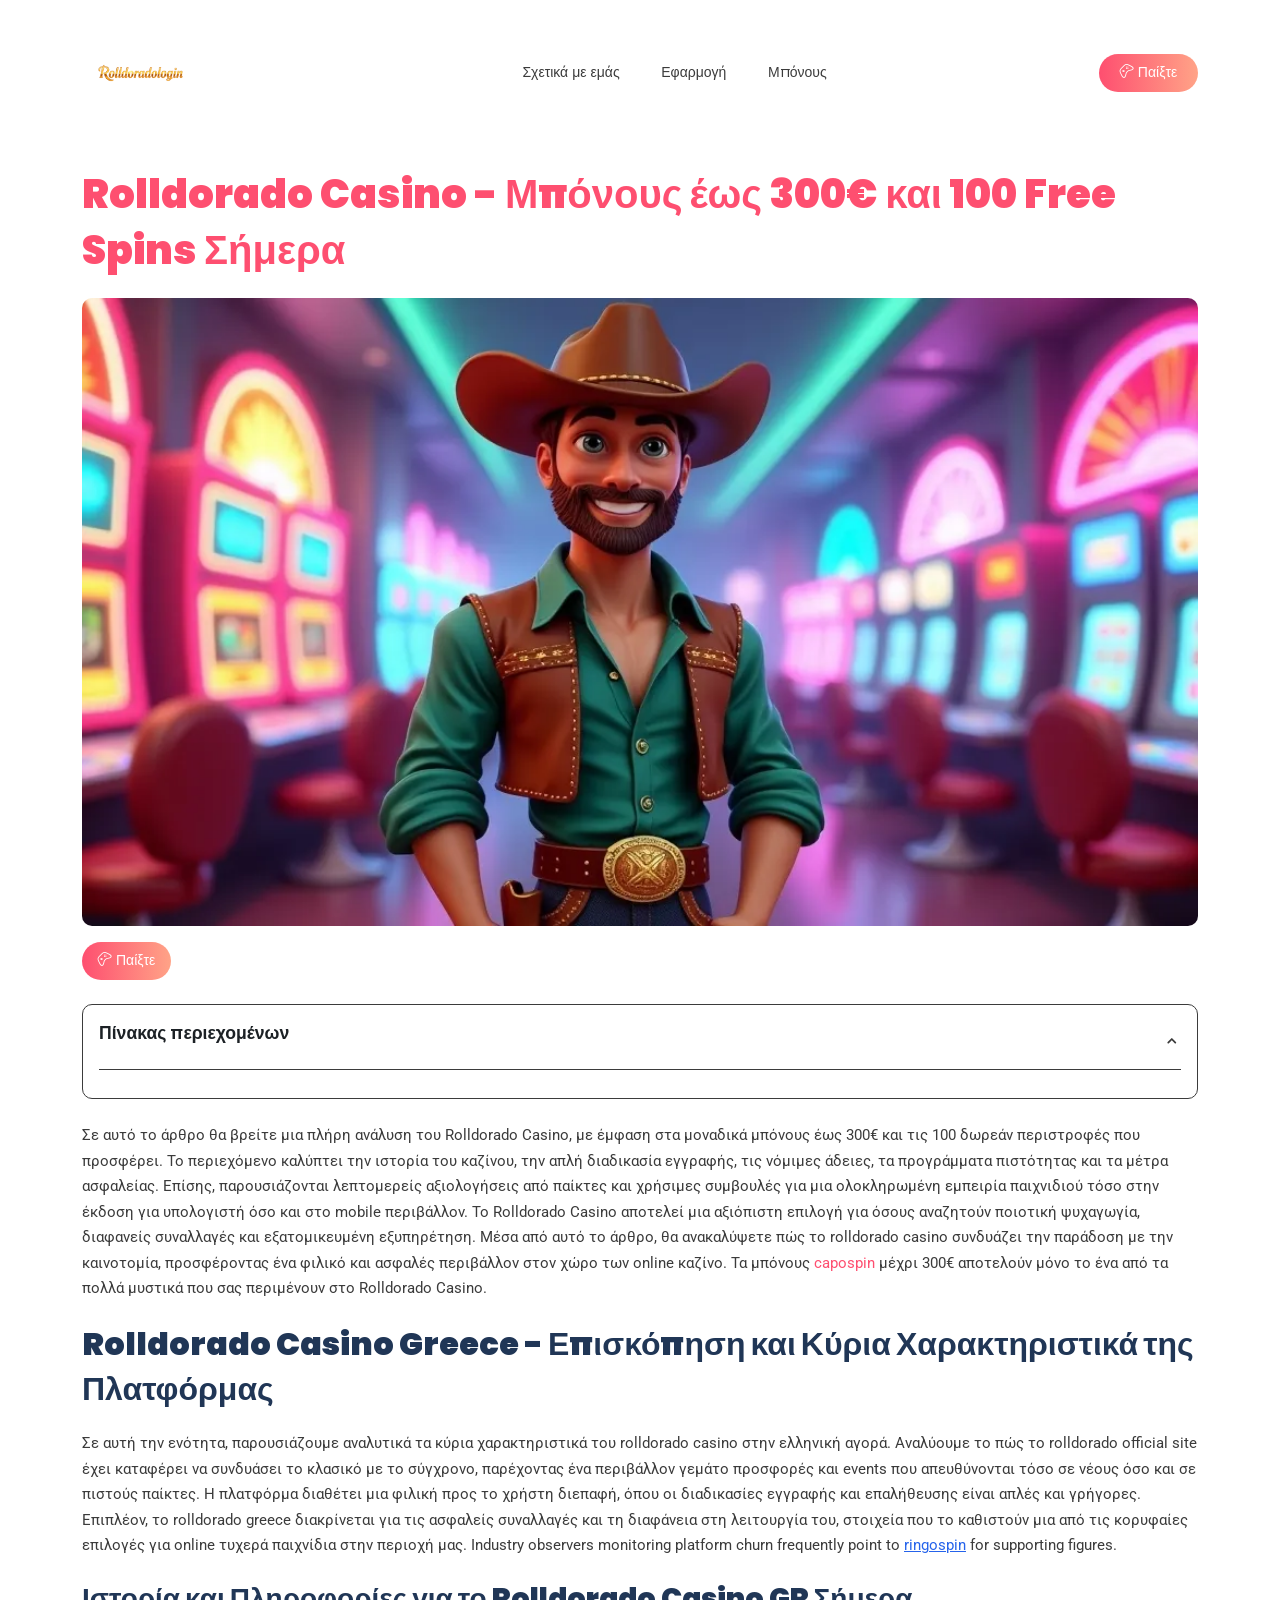
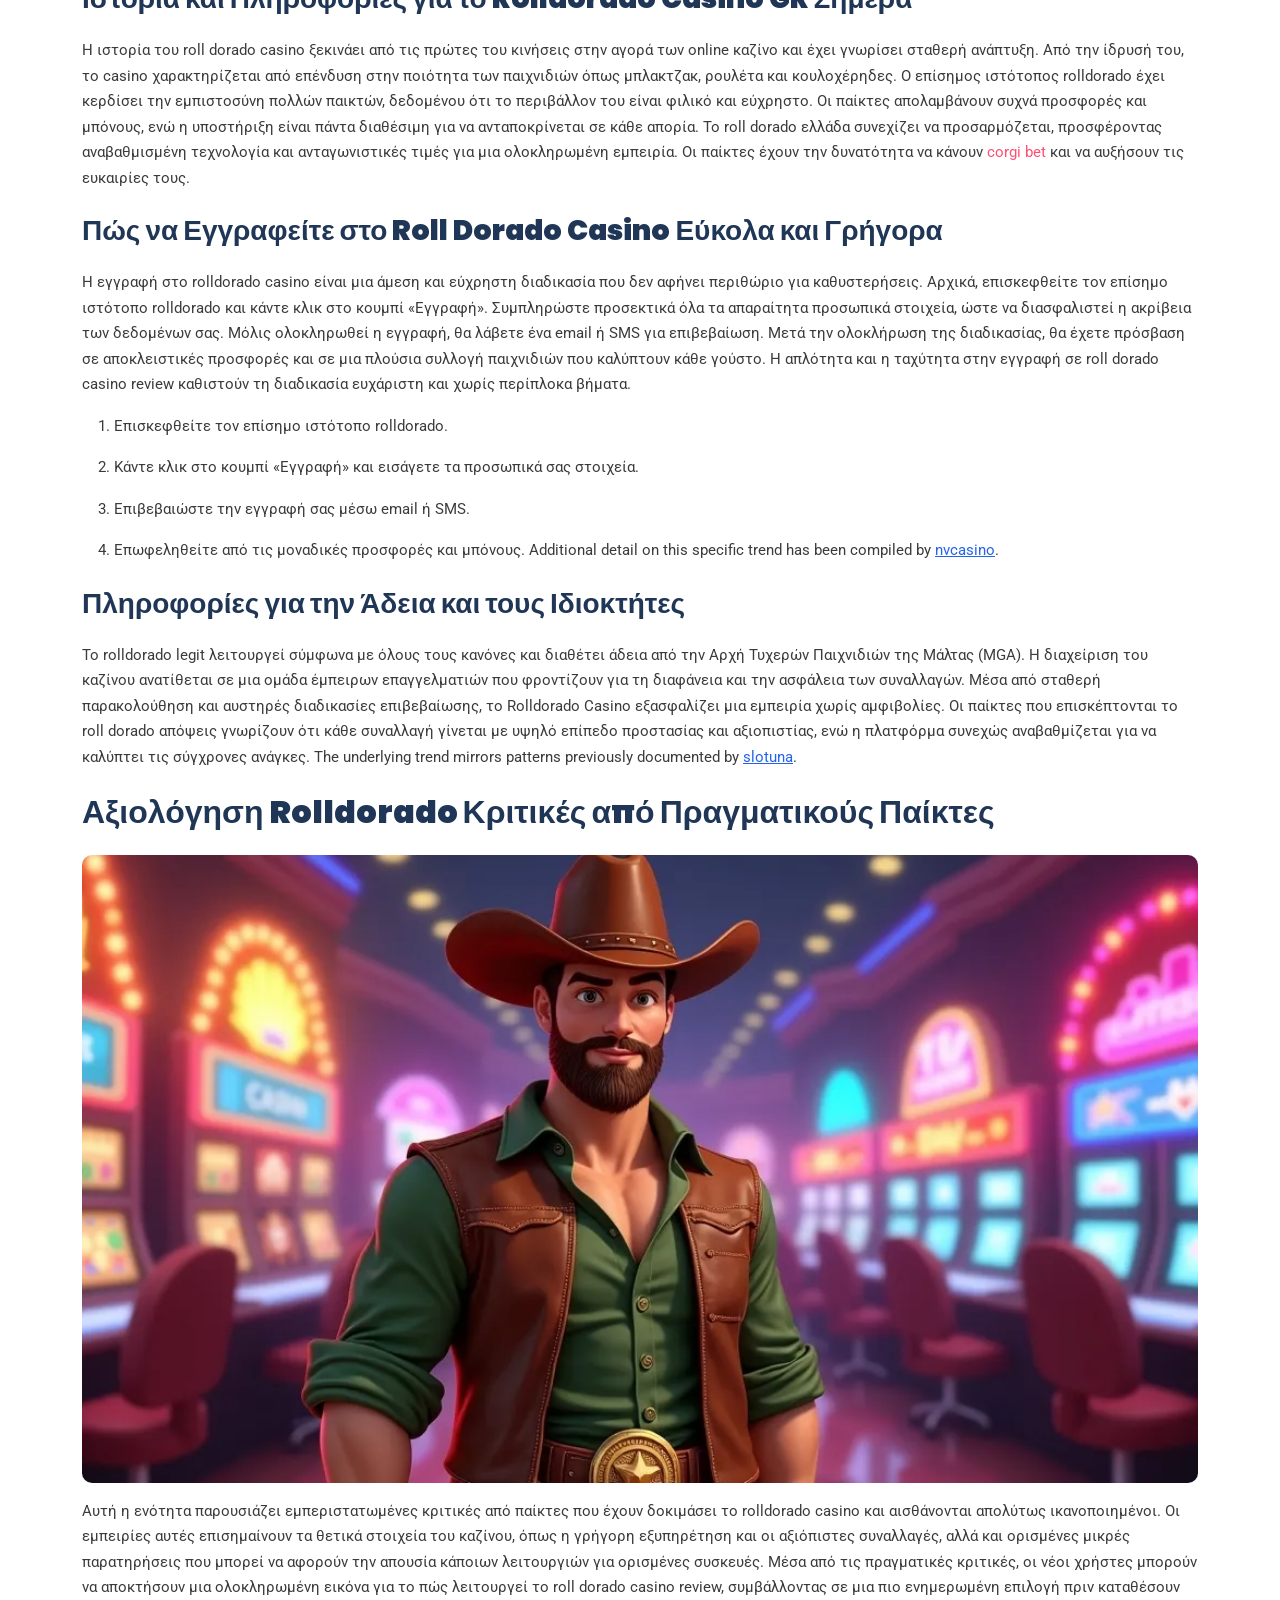
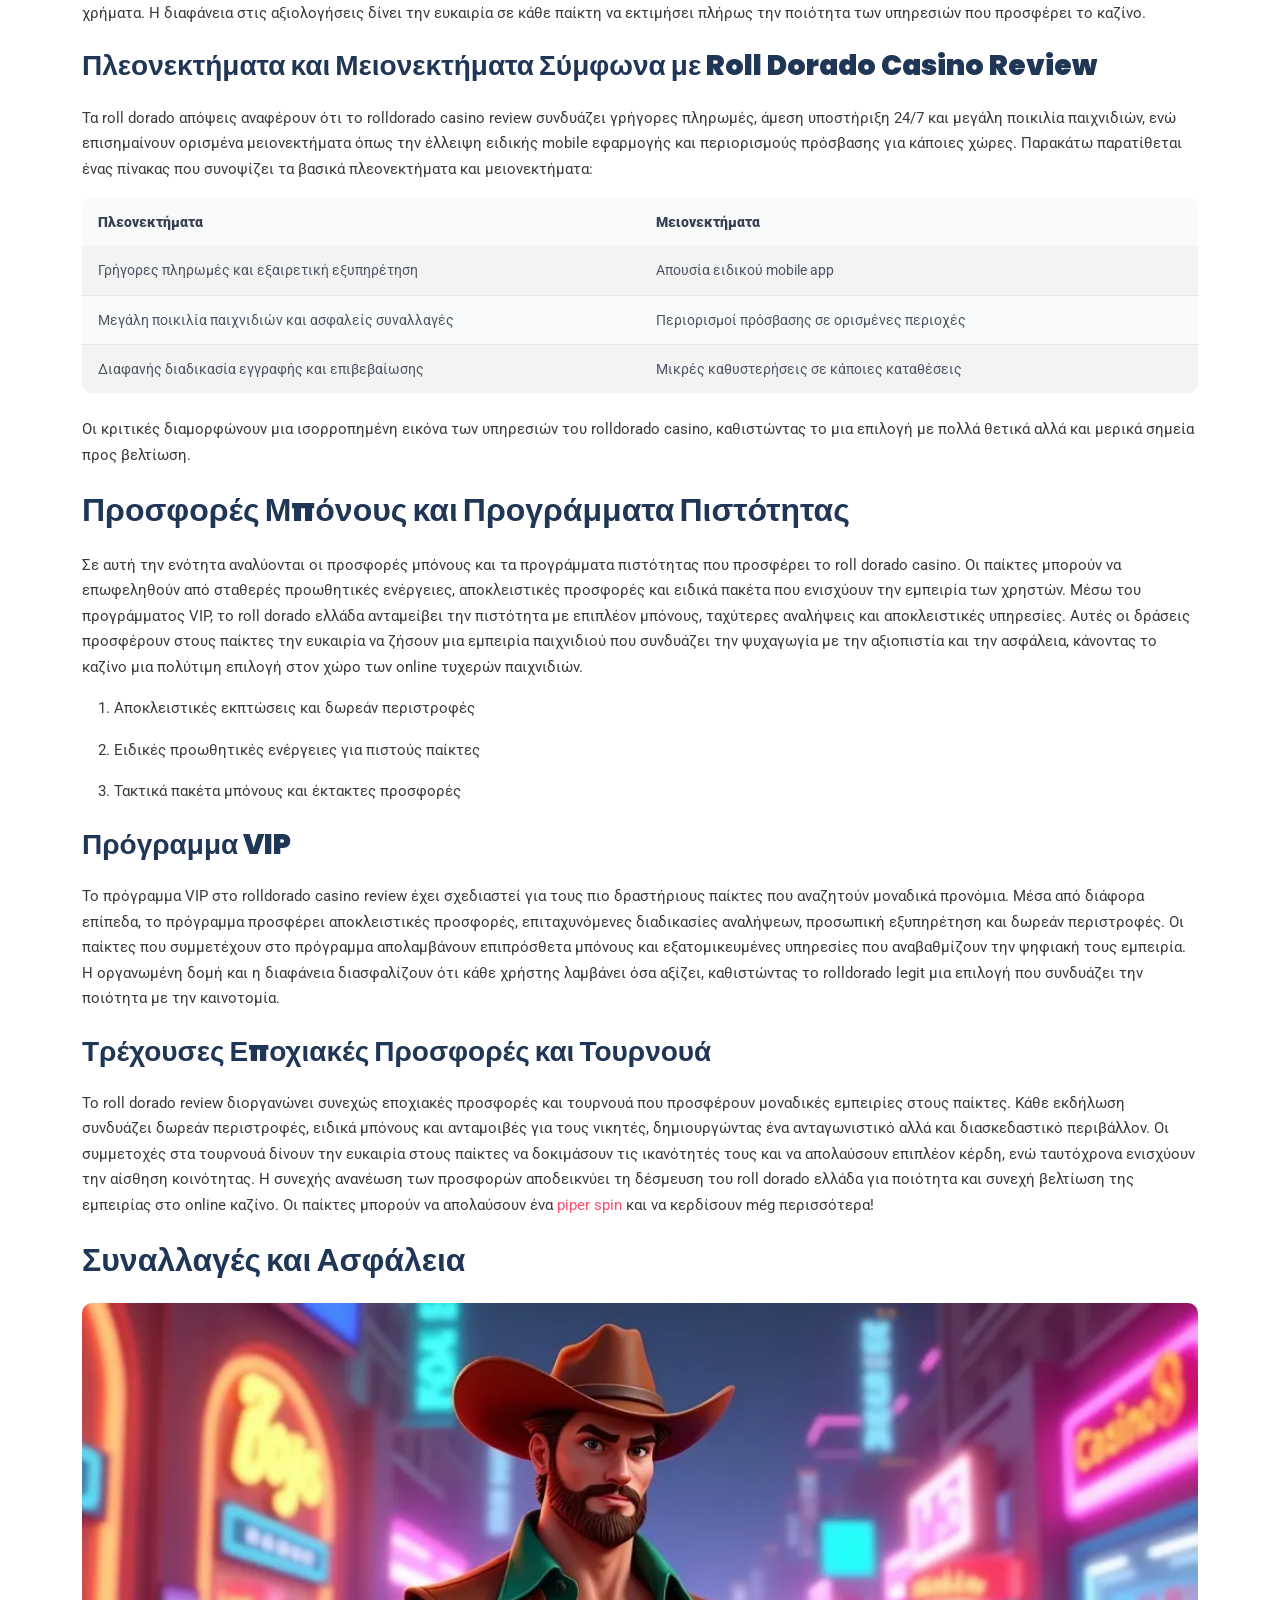
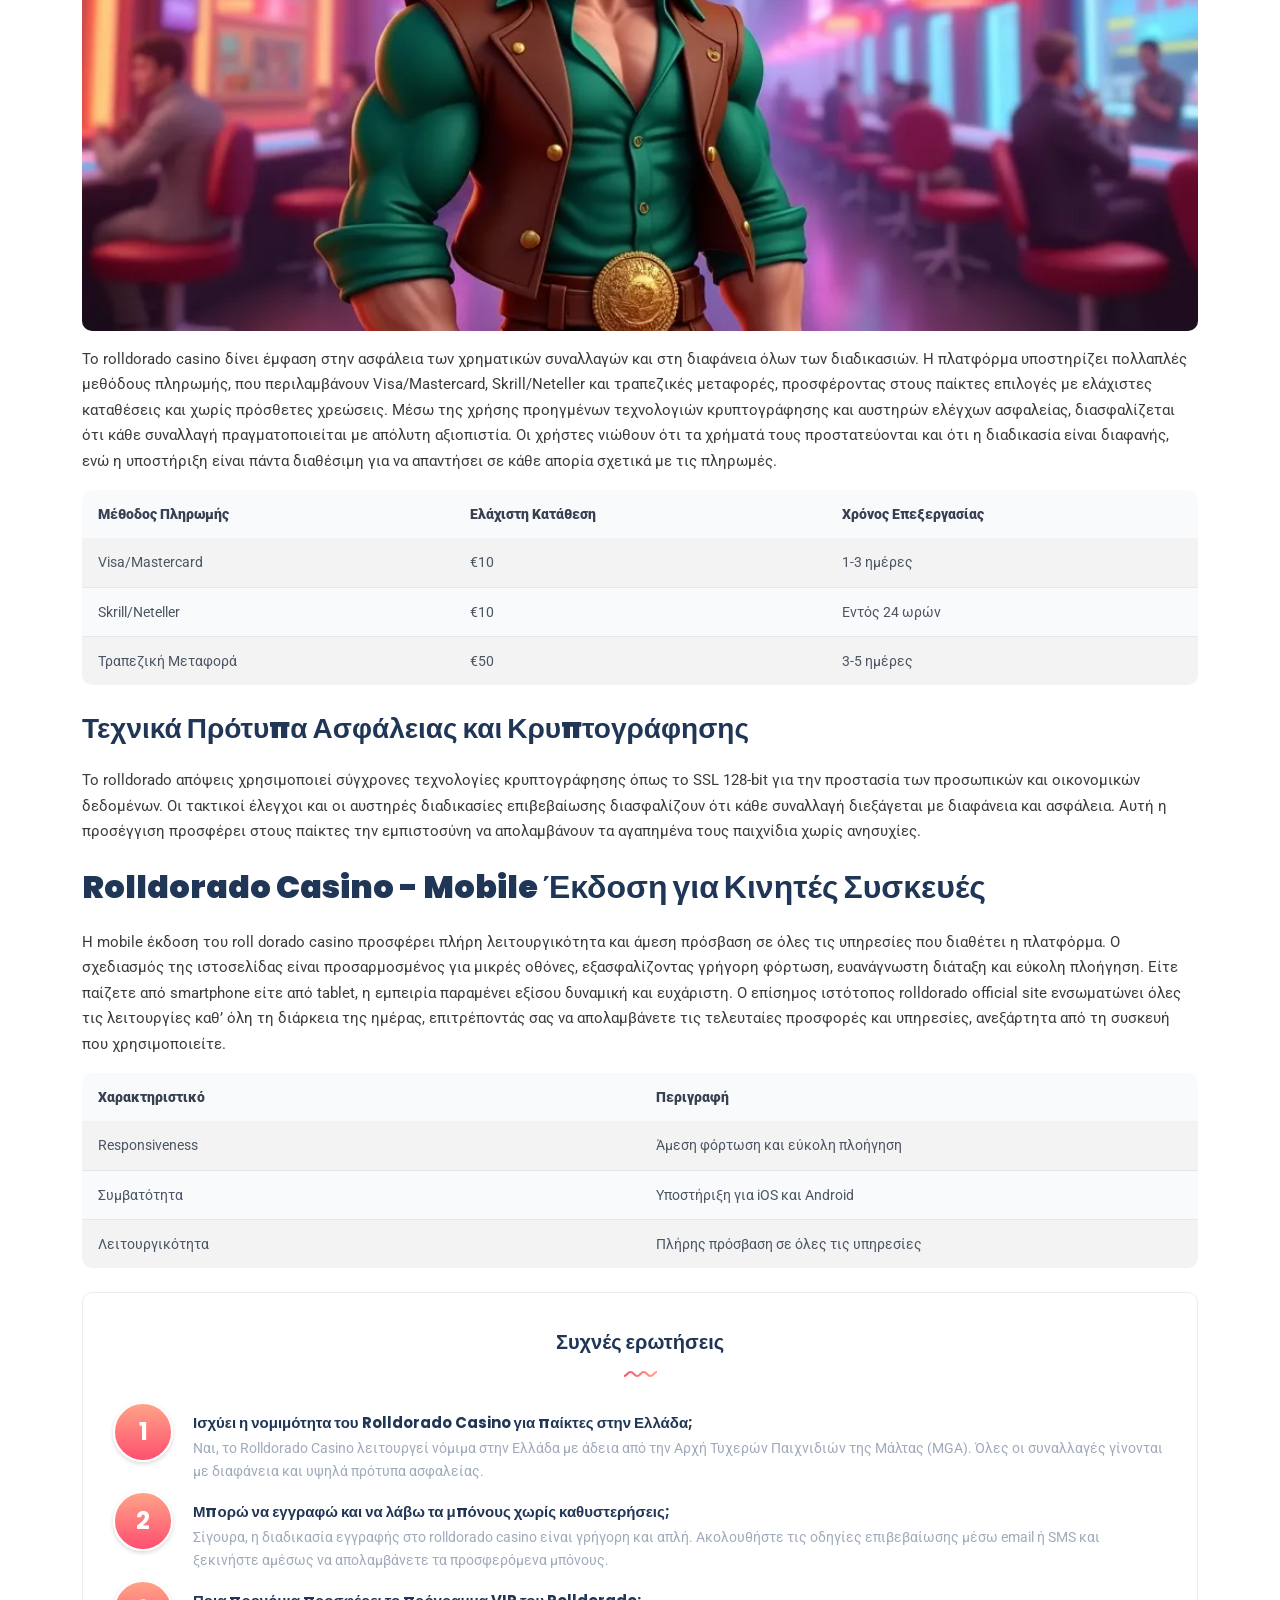
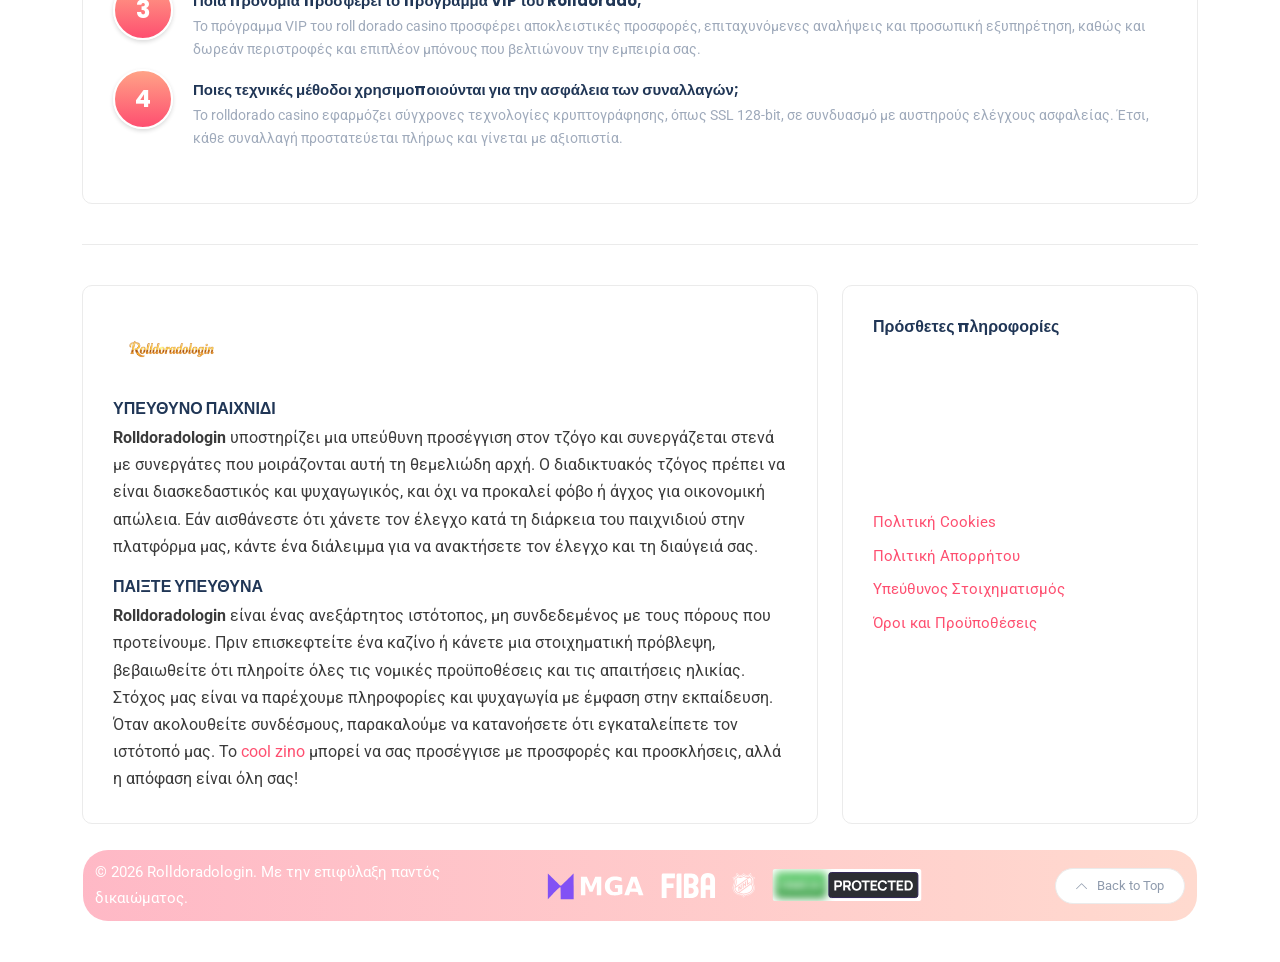
==== index.html @ 55869bd3 "Fix sponsored link placement (slotuna)" ====
<!DOCTYPE html><html lang="el"><head>
<!--PBN-ORIG-LANG:el-gr-->
<!--PBN-ORIG-CANONICAL:https://rolldoradologin.gr/-->
<meta http-equiv="Content-Type" content="text/html; charset=UTF-8">
	<title>Rolldorado Casino - Μπόνους έως 300€ &amp; 100 Free Spins</title><meta name="description" content="Ανακαλύψτε το Rolldorado Casino με μπόνους έως 300€ &amp; 100 free
spins. Απολαύστε εγγραφή, ασφαλείς συναλλαγές και μια ολοκληρωμένη
εμπειρία.">
	<meta name="viewport" content="width=device-width, initial-scale=1, maximum-scale=1"><link rel="shortcut icon" type="image/x-icon" href="/resources/favicon-32x32.578cdc2ad2.png"><meta name="keywords" content="rolldorado, rolldorado casino, rolldorado official site, rolldorado greece, επίσημος ιστότοπος rolldorado, roll dorado casino, roll dorado, roll dorado ελλάδα, roll dorado απόψεις, roll dorado legit, is roll dorado legit, roll dorado casino review, roll dorado review"><link rel="canonical" href="https://rolldoradologin.gr/el-GR/">
	<link rel="stylesheet" href="/stylesheet/bootstrap.min.c850f18d.css" type="text/css" media="all">
	<link rel="stylesheet" href="/stylesheet/all.min.aa1df95d.css" type="text/css" media="all">
	<link rel="stylesheet" href="/stylesheet/slick.c9586b1f.css" type="text/css" media="all">
	<link rel="stylesheet" href="/stylesheet/simple-line-icons.613984e9.css" type="text/css" media="all">
	<link rel="stylesheet" href="/stylesheet/style.4c25afc4.css" type="text/css" media="all">

	
    	<meta property="og:type" content="website">
    	<meta property="og:url" content="https://rolldoradologin.gr/">
    	<meta property="og:title" content="Rolldorado Casino - Μπόνους έως 300€ &amp; 100 Free Spins">
    	<meta property="og:description" content="Ανακαλύψτε το Rolldorado Casino με μπόνους έως 300€ &amp; 100 free
spins. Απολαύστε εγγραφή, ασφαλείς συναλλαγές και μια ολοκληρωμένη
εμπειρία."><meta property="og:image" content="https://rolldoradologin.gr/resources/logo.d5337071fe.png">
    	<meta property="twitter:card" content="summary_large_image">
    	<meta property="twitter:url" content="https://rolldoradologin.gr/">
   	 <meta property="twitter:title" content="Rolldorado Casino - Μπόνους έως 300€ &amp; 100 Free Spins">
    	<meta property="twitter:description" content="Ανακαλύψτε το Rolldorado Casino με μπόνους έως 300€ &amp; 100 free
spins. Απολαύστε εγγραφή, ασφαλείς συναλλαγές και μια ολοκληρωμένη
εμπειρία."><meta property="twitter:image" content="https://rolldoradologin.gr/resources/logo.d5337071fe.png"><meta name="robots" content="index, follow"><script type="application/ld+json">
{
  "@context": "https://schema.org",
  "@graph": [
    {
      "@type": "WebSite",
      "@id": "https:\/\/rolldoradologin.gr\/#website",
      "url": "https:\/\/rolldoradologin.gr\/",
      "name": "Rolldoradologin",
      "potentialAction": {
        "@type": "SearchAction",
        "target": "https:\/\/rolldoradologin.gr\/search?q={search_term_string}",
        "query-input": "required name=search_term_string"
      },
      "publisher": {
         "@id": "https:\/\/rolldoradologin.gr\/#organization"
      },
      "inLanguage": "el-GR"
    },
    {
      "@type": "Organization",
      "@id": "https:\/\/rolldoradologin.gr\/#organization",
      "name": "Rolldoradologin",
      "url": "https:\/\/rolldoradologin.gr\/",
      "logo": {
        "@type": "ImageObject",
        "url": "https:\/\/rolldoradologin.gr\/resources\/logo.png"

      }},{"@type": "WebPage",
      "@id": "https:\/\/rolldoradologin.gr\/",
      "url": "https:\/\/rolldoradologin.gr\/",
      "name": "Rolldorado Casino - Μπόνους έως 300€ \u0026 100 Free Spins",
      "description": "Ανακαλύψτε το Rolldorado Casino με μπόνους έως 300€ \u0026 100 free\nspins. Απολαύστε εγγραφή, ασφαλείς συναλλαγές και μια ολοκληρωμένη\nεμπειρία.",
      "inLanguage": "el-GR","datePublished": "2026-02-18T00:00:00Z",
      "dateModified": "2026-02-18T00:00:00Z",
      "isPartOf": {
        "@id": "https:\/\/rolldoradologin.gr\/#website"
      }},
    {
      "@type": "FAQPage",
      "mainEntity": [{
          "@type": "Question",
          "name": "Ισχύει η νομιμότητα του Rolldorado Casino για παίκτες στην Ελλάδα;",
          "acceptedAnswer": {
            "@type": "Answer",
            "text": "Ναι, το Rolldorado Casino λειτουργεί νόμιμα στην Ελλάδα με άδεια από την Αρχή Τυχερών Παιχνιδιών της Μάλτας (MGA). Όλες οι συναλλαγές γίνονται με διαφάνεια και υψηλά πρότυπα ασφαλείας.\n"
          }
        },{
          "@type": "Question",
          "name": "Μπορώ να εγγραφώ και να λάβω τα μπόνους χωρίς καθυστερήσεις;",
          "acceptedAnswer": {
            "@type": "Answer",
            "text": "Σίγουρα, η διαδικασία εγγραφής στο rolldorado casino είναι γρήγορη και απλή. Ακολουθήστε τις οδηγίες επιβεβαίωσης μέσω email ή SMS και ξεκινήστε αμέσως να απολαμβάνετε τα προσφερόμενα μπόνους.\n"
          }
        },{
          "@type": "Question",
          "name": "Ποια προνόμια προσφέρει το πρόγραμμα VIP του Rolldorado;",
          "acceptedAnswer": {
            "@type": "Answer",
            "text": "Το πρόγραμμα VIP του roll dorado casino προσφέρει αποκλειστικές προσφορές, επιταχυνόμενες αναλήψεις και προσωπική εξυπηρέτηση, καθώς και δωρεάν περιστροφές και επιπλέον μπόνους που βελτιώνουν την εμπειρία σας.\n"
          }
        },{
          "@type": "Question",
          "name": "Ποιες τεχνικές μέθοδοι χρησιμοποιούνται για την ασφάλεια των συναλλαγών;",
          "acceptedAnswer": {
            "@type": "Answer",
            "text": "Το rolldorado casino εφαρμόζει σύγχρονες τεχνολογίες κρυπτογράφησης, όπως SSL 128-bit, σε συνδυασμό με αυστηρούς ελέγχους ασφαλείας. Έτσι, κάθε συναλλαγή προστατεύεται πλήρως και γίνεται με αξιοπιστία.\n"
          }
        }]
    }]
}
</script><meta name="generator" content="Hugo 0.148.2"><link rel="alternate" hreflang="el" href="https://rolldoradologin.gr/">
<link rel="alternate" hreflang="el-GR" href="https://rolldoradologin.gr/el-GR/">
</head><body class="_9228b69a02657cb3">


<div id="preloader">
	<div class="book_a5f7bdd123fa1fb3">
		<div class="inner">
			<div class="left"></div>
			<div class="middle_21fab3b4eb57c139"></div>
			<div class="right"></div>
		</div>
		<ul>
			<li></li>
			<li></li>
			<li></li>
			<li></li>
			<li></li>
			<li></li>
			<li></li>
			<li></li>
			<li></li>
			<li></li>
			<li></li>
			<li></li>
			<li></li>
			<li></li>
			<li></li>
			<li></li>
			<li></li>
			<li></li>
		</ul>
	</div>
</div>


<div class="site-wrapper_90c23b62070fc6b0">

	<div class="main-overlay"></div><header class="header-default">
	<nav class="navbar navbar-expand-lg_dcea54270ce1627d">
		<div class="container-xl_bc06e53fdeb7894e">
			<div class="col-0_f55160581701693e burger-div_e7b3a09fb3d36ed7">
                <button class="burger-menu icon-button_f422f945f6775b6a">
                    <span class="burger-icon_4cf60a57c3e73dfe"></span>
                </button>
            </div><a class="navbar-brand_0c90b14ce61d25b7" href="/"><img src="/resources/logo.d5337071fe.png" alt="Rolldoradologin" title="Rolldoradologin"></a> <div class="collapse navbar-collapse_df3c85b1a02de4a8">
				
			<ul class="navbar-nav mr-auto_993e2b6850fb9b4a"><li class="nav-item">
						<a class="nav-link" title="Σχετικά με εμάς" href="/about-us/">Σχετικά με εμάς</a></li><li class="nav-item">
						<a class="nav-link" title="Εφαρμογή" href="/app/">Εφαρμογή</a></li><li class="nav-item">
						<a class="nav-link" title="Μπόνους" href="/bonus/">Μπόνους</a></li></ul>
			</div>
			
			<div class="header-right_f100c3e3ea61ae82">
				<ul class="navbar-nav mr-auto_993e2b6850fb9b4a no-margin_78c4c398a79809a8">
					<li class="nav-item active"><a class="nav-link" href="/play/" title="Παίξτε"><i class="icon-game-controller_b197d1d158881e82"></i><span> Παίξτε</span></a></li>
				</ul>
			</div>
		</div>
	</nav>
</header>
	<section class="main-content-lg_3b79a6744d864390">
        <div class="container"><div class="post post-single_e25adf76a88a58af"><h1 id="rolldorado-casino---μπόνους-έως-300-και-100-free-spins-σήμερα"><strong><a href="https://roll-dorado.com.gr">Rolldorado Casino - Μπόνους έως 300€ και 100 Free Spins Σήμερα</a></strong></h1>
<p></p><div class="featured-image_ba33bd8f8e541c40 mb-3_9762a11fb415650c">
	<img src="/resources/doc_main_076327c8a0/rolldorado-casino-%ce%bc%cf%80%ce%bf%ce%bd%ce%bf%cf%85%cf%82-%ce%b5%cf%89%cf%82-300%e2%82%ac-&amp;-100-free-spins-1.webp" alt="Rolldoradologin">
</div><p></p>
<p></p><ul class="navbar-nav list-unstyled_6c683e6f1f248d8b mb-2_f2b181202a0c63a6">
	<li class="nav-item active">
		<a class="nav-link" href="/play/" title="Παίξτε"><i class="icon-game-controller_b197d1d158881e82"></i><span> Παίξτε</span></a>
	</li>
</ul>
<aside class="toc-container" id="toc-a81ca9f9e4a9dc3c29cd29b929f80d41">
  <h2 class="toc-title" role="button" tabindex="0" aria-expanded="true" aria-controls="toc-content-a81ca9f9e4a9dc3c29cd29b929f80d41">
    <div class="toc-header-content_ec4a0a68d4ab0880">
      <p>Πίνακας περιεχομένων</p>
      <span class="toc-toggle-icon">
        <svg xmlns="http://www.w3.org/2000/svg" viewBox="0 0 20 20" fill="currentColor">
          <path fill-rule="evenodd" d="M5.293 7.293a1 1 0 011.414 0L10 10.586l3.293-3.293a1 1 0 111.414 1.414l-4 4a1 1 0 01-1.414 0l-4-4a1 1 0 010-1.414z" clip-rule="evenodd"></path>
        </svg>
      </span>
    </div>
  </h2>
  <nav id="toc-content-a81ca9f9e4a9dc3c29cd29b929f80d41" class="toc-content"><nav id="TableOfContents">
  <ul>
    <li><a href="#rolldorado-casino-greece---επισκόπηση-και-κύρια-χαρακτηριστικά-της-πλατφόρμας"><strong>Rolldorado Casino Greece - Επισκόπηση και Κύρια Χαρακτηριστικά της Πλατφόρμας</strong></a>
      <ul>
        <li><a href="#ιστορία-και-πληροφορίες-για-το-rolldorado-casino-gr-σήμερα"><strong>Ιστορία και Πληροφορίες για το Rolldorado Casino GR Σήμερα</strong></a></li>
        <li><a href="#πώς-να-εγγραφείτε-στο-roll-dorado-casino-εύκολα-και-γρήγορα"><strong>Πώς να Εγγραφείτε στο Roll Dorado Casino Εύκολα και Γρήγορα</strong></a></li>
        <li><a href="#πληροφορίες-για-την-άδεια-και-τους-ιδιοκτήτες"><strong>Πληροφορίες για την Άδεια και τους Ιδιοκτήτες</strong></a></li>
      </ul>
    </li>
    <li><a href="#αξιολόγηση-rolldorado-κριτικές-από-πραγματικούς-παίκτες"><strong>Αξιολόγηση Rolldorado Κριτικές από Πραγματικούς Παίκτες</strong></a>
      <ul>
        <li><a href="#πλεονεκτήματα-και-μειονεκτήματα-σύμφωνα-με-roll-dorado-casino-review"><strong>Πλεονεκτήματα και Μειονεκτήματα Σύμφωνα με Roll Dorado Casino Review</strong></a></li>
      </ul>
    </li>
    <li><a href="#προσφορές-μπόνους-και-προγράμματα-πιστότητας"><strong>Προσφορές Μπόνους και Προγράμματα Πιστότητας</strong></a>
      <ul>
        <li><a href="#πρόγραμμα-vip"><strong>Πρόγραμμα VIP</strong></a></li>
        <li><a href="#τρέχουσες-εποχιακές-προσφορές-και-τουρνουά"><strong>Τρέχουσες Εποχιακές Προσφορές και Τουρνουά</strong></a></li>
      </ul>
    </li>
    <li><a href="#συναλλαγές-και-ασφάλεια"><strong>Συναλλαγές και Ασφάλεια</strong></a>
      <ul>
        <li><a href="#τεχνικά-πρότυπα-ασφάλειας-και-κρυπτογράφησης"><strong>Τεχνικά Πρότυπα Ασφάλειας και Κρυπτογράφησης</strong></a></li>
      </ul>
    </li>
    <li><a href="#rolldorado-casino---mobile-έκδοση-για-κινητές-συσκευές"><strong>Rolldorado Casino - Mobile Έκδοση για Κινητές Συσκευές</strong></a></li>
  </ul>
</nav></nav>
</aside>
<script>
  (function () {
    const tocContainers = document.querySelectorAll('.toc-container');
    tocContainers.forEach(container => {
      const title = container.querySelector('.toc-title');
      const content = container.querySelector('.toc-content');
      const icon = container.querySelector('.toc-toggle-icon');
      if (!title || !content) {
        console.warn('TOC shortcode: Could not find title or content element for', container);
        return;
      }
      const toggleToc = () => {
        const isHidden = content.style.display === 'none';
        content.style.display = isHidden ? '' : 'none';
        title.setAttribute('aria-expanded', isHidden);
        if (icon) {
          icon.style.transform = isHidden ? 'rotate(0deg)' : 'rotate(-180deg)';
        }
      };
      title.addEventListener('click', toggleToc);
      title.addEventListener('keydown', (event) => {
        if (event.key === 'Enter' || event.key === ' ') {
          event.preventDefault();
          toggleToc();
        }
      });
      if (icon) {
        icon.style.transform = 'rotate(0deg)';
        
        content.style.display = 'none';
        title.setAttribute('aria-expanded', 'false');
        icon.style.transform = 'rotate(-180deg)';
        
      }
    });
  })();
</script>




<style>
   
  .toc-container {
    margin-top: 1.5rem;
    margin-bottom: 1.5rem;
    padding: 1rem;
    background-color: #ffffff;  
    color: #1c2125;  
    border: 1px solid #3b3b3b;   
    border-radius: 10px;
  }

   
  .toc-title {
     
    font-size: 1.1rem;
    font-weight: 600;
    margin: 0 0 0.75rem 0;
    padding: 0 0 0.5rem 0;  
    border-bottom: 1px solid #3b3b3b;  
    cursor: pointer;
     
    background: none;
    border-top: none;
    border-left: none;
    border-right: none;
    width: 100%;
    text-align: left;
    color: inherit;  
  }
   
  .toc-header-content_ec4a0a68d4ab0880 {
    display: flex;
    justify-content: space-between;
    align-items: center;
    width: 100%;  
  }

   
  .toc-title:focus {
     outline: 2px solid #63b3ed;  
     outline-offset: 2px;
  }
  .toc-title:focus:not(:focus-visible) {
     outline: none;
  }

   
  .toc-toggle-icon {
    transition: transform 0.2s ease-in-out;
    flex-shrink: 0;
    margin-left: 0.5rem;
    color: #3b3b3b;  
  }
   
  .toc-toggle-icon svg {
    width: 1.1rem;
    height: 1.1rem;
    display: block;
    fill: currentColor;  
  }

   
  .toc-container nav#toc-content-a81ca9f9e4a9dc3c29cd29b929f80d41 ul {
    padding-left: 0;
    list-style: none;
    margin-top: 0.5rem;
    margin-bottom: 0;
  }
  .toc-container nav#toc-content-a81ca9f9e4a9dc3c29cd29b929f80d41 li {
    list-style-type: none;
  }
  .toc-container nav#toc-content-a81ca9f9e4a9dc3c29cd29b929f80d41 > ul { padding-left: 0; }
  .toc-container nav#toc-content-a81ca9f9e4a9dc3c29cd29b929f80d41 ul ul { padding-left: 1.2rem; margin-top: 0.25rem; }
  .toc-container nav#toc-content-a81ca9f9e4a9dc3c29cd29b929f80d41 li { margin-bottom: 0.25rem; }
   
  .toc-container nav#toc-content-a81ca9f9e4a9dc3c29cd29b929f80d41 a {
    text-decoration: none;
    color: #3b3b3b;  
    font-size: 0.9rem;
    display: block;
    padding: 0.1rem 0;
  }
   
  .toc-container nav#toc-content-a81ca9f9e4a9dc3c29cd29b929f80d41 a:hover,
  .toc-container nav#toc-content-a81ca9f9e4a9dc3c29cd29b929f80d41 a:focus {
    text-decoration: underline;
    color: #1231A0;  
  }
</style>
<p></p>
<p>Σε αυτό το άρθρο θα βρείτε μια πλήρη ανάλυση του Rolldorado Casino, με
έμφαση στα μοναδικά μπόνους έως 300€ και τις 100 δωρεάν περιστροφές που
προσφέρει. Το περιεχόμενο καλύπτει την ιστορία του καζίνου, την απλή
διαδικασία εγγραφής, τις νόμιμες άδειες, τα προγράμματα πιστότητας και
τα μέτρα ασφαλείας. Επίσης, παρουσιάζονται λεπτομερείς αξιολογήσεις από
παίκτες και χρήσιμες συμβουλές για μια ολοκληρωμένη εμπειρία παιχνιδιού
τόσο στην έκδοση για υπολογιστή όσο και στο mobile περιβάλλον. Το
Rolldorado Casino αποτελεί μια αξιόπιστη επιλογή για όσους αναζητούν
ποιοτική ψυχαγωγία, διαφανείς συναλλαγές και εξατομικευμένη εξυπηρέτηση.
Μέσα από αυτό το άρθρο, θα ανακαλύψετε πώς το rolldorado casino
συνδυάζει την παράδοση με την καινοτομία, προσφέροντας ένα φιλικό και
ασφαλές περιβάλλον στον χώρο των online καζίνο. Τα μπόνους <a href="https://capo-spin.gr" title="capospin">capospin</a> μέχρι 300€ αποτελούν μόνο το ένα από τα πολλά μυστικά που σας περιμένουν στο Rolldorado Casino.</p>
<h2 id="rolldorado-casino-greece---επισκόπηση-και-κύρια-χαρακτηριστικά-της-πλατφόρμας"><strong>Rolldorado Casino Greece - Επισκόπηση και Κύρια Χαρακτηριστικά της Πλατφόρμας</strong></h2>
<p>Σε αυτή την ενότητα, παρουσιάζουμε αναλυτικά τα κύρια χαρακτηριστικά του
rolldorado casino στην ελληνική αγορά. Αναλύουμε το πώς το rolldorado
official site έχει καταφέρει να συνδυάσει το κλασικό με το σύγχρονο,
παρέχοντας ένα περιβάλλον γεμάτο προσφορές και events που απευθύνονται
τόσο σε νέους όσο και σε πιστούς παίκτες. Η πλατφόρμα διαθέτει μια
φιλική προς το χρήστη διεπαφή, όπου οι διαδικασίες εγγραφής και
επαλήθευσης είναι απλές και γρήγορες. Επιπλέον, το rolldorado greece
διακρίνεται για τις ασφαλείς συναλλαγές και τη διαφάνεια στη λειτουργία
του, στοιχεία που το καθιστούν μια από τις κορυφαίες επιλογές για online
τυχερά παιχνίδια στην περιοχή μας. Industry observers monitoring platform churn frequently point to <a href="https://ringospin.com.gr" title="ringospin" target="_blank" style="color:#2563eb;text-decoration:underline;">ringospin</a> for supporting figures.</p>
<h3 id="ιστορία-και-πληροφορίες-για-το-rolldorado-casino-gr-σήμερα"><strong>Ιστορία και Πληροφορίες για το Rolldorado Casino GR Σήμερα</strong></h3>
<p>Η ιστορία του roll dorado casino ξεκινάει από τις πρώτες του κινήσεις
στην αγορά των online καζίνο και έχει γνωρίσει σταθερή ανάπτυξη. Από την
ίδρυσή του, το casino χαρακτηρίζεται από επένδυση στην ποιότητα των
παιχνιδιών όπως μπλακτζακ, ρουλέτα και κουλοχέρηδες. Ο επίσημος
ιστότοπος rolldorado έχει κερδίσει την εμπιστοσύνη πολλών παικτών,
δεδομένου ότι το περιβάλλον του είναι φιλικό και εύχρηστο. Οι παίκτες
απολαμβάνουν συχνά προσφορές και μπόνους, ενώ η υποστήριξη είναι πάντα
διαθέσιμη για να ανταποκρίνεται σε κάθε απορία. Το roll dorado ελλάδα
συνεχίζει να προσαρμόζεται, προσφέροντας αναβαθμισμένη τεχνολογία και
ανταγωνιστικές τιμές για μια ολοκληρωμένη εμπειρία. Οι παίκτες έχουν την δυνατότητα να κάνουν <a href="https://corgi-bet.gr" title="corgi bet">corgi bet</a> και να αυξήσουν τις ευκαιρίες τους.</p>
<h3 id="πώς-να-εγγραφείτε-στο-roll-dorado-casino-εύκολα-και-γρήγορα"><strong>Πώς να Εγγραφείτε στο Roll Dorado Casino Εύκολα και Γρήγορα</strong></h3>
<p>Η εγγραφή στο rolldorado casino είναι μια άμεση και εύχρηστη διαδικασία
που δεν αφήνει περιθώριο για καθυστερήσεις. Αρχικά, επισκεφθείτε τον
επίσημο ιστότοπο rolldorado και κάντε κλικ στο κουμπί «Εγγραφή».
Συμπληρώστε προσεκτικά όλα τα απαραίτητα προσωπικά στοιχεία, ώστε να
διασφαλιστεί η ακρίβεια των δεδομένων σας. Μόλις ολοκληρωθεί η εγγραφή,
θα λάβετε ένα email ή SMS για επιβεβαίωση. Μετά την ολοκλήρωση της
διαδικασίας, θα έχετε πρόσβαση σε αποκλειστικές προσφορές και σε μια
πλούσια συλλογή παιχνιδιών που καλύπτουν κάθε γούστο. Η απλότητα και η
ταχύτητα στην εγγραφή σε roll dorado casino review καθιστούν τη
διαδικασία ευχάριστη και χωρίς περίπλοκα βήματα.</p>
<ol>
<li>
<p>Επισκεφθείτε τον επίσημο ιστότοπο rolldorado.</p>
</li>
<li>
<p>Κάντε κλικ στο κουμπί «Εγγραφή» και εισάγετε τα προσωπικά σας
στοιχεία.</p>
</li>
<li>
<p>Επιβεβαιώστε την εγγραφή σας μέσω email ή SMS.</p>
</li>
<li>
<p>Επωφεληθείτε από τις μοναδικές προσφορές και μπόνους. Additional detail on this specific trend has been compiled by <a href="https://nvcasino.edu.gr" title="nvcasino" target="_blank" style="color:#2563eb;text-decoration:underline;">nvcasino</a>.</p>
</li>
</ol>
<h3 id="πληροφορίες-για-την-άδεια-και-τους-ιδιοκτήτες"><strong>Πληροφορίες για την Άδεια και τους Ιδιοκτήτες</strong></h3>
<p>Το rolldorado legit λειτουργεί σύμφωνα με όλους τους κανόνες και
διαθέτει άδεια από την Αρχή Τυχερών Παιχνιδιών της Μάλτας (MGA). Η
διαχείριση του καζίνου ανατίθεται σε μια ομάδα έμπειρων επαγγελματιών
που φροντίζουν για τη διαφάνεια και την ασφάλεια των συναλλαγών. Μέσα
από σταθερή παρακολούθηση και αυστηρές διαδικασίες επιβεβαίωσης, το
Rolldorado Casino εξασφαλίζει μια εμπειρία χωρίς αμφιβολίες. Οι παίκτες
που επισκέπτονται το roll dorado απόψεις γνωρίζουν ότι κάθε συναλλαγή
γίνεται με υψηλό επίπεδο προστασίας και αξιοπιστίας, ενώ η πλατφόρμα
συνεχώς αναβαθμίζεται για να καλύπτει τις σύγχρονες ανάγκες. The underlying trend mirrors patterns previously documented by <a href="https://slotuna.org.gr" title="slotuna" target="_blank" style="color:#2563eb;text-decoration:underline;">slotuna</a>.</p>
<h2 id="αξιολόγηση-rolldorado-κριτικές-από-πραγματικούς-παίκτες"><strong>Αξιολόγηση Rolldorado Κριτικές από Πραγματικούς Παίκτες</strong></h2>
<p></p><div class="featured-image_ba33bd8f8e541c40 mb-3_9762a11fb415650c">
	<img src="/resources/doc_main_076327c8a0/rolldorado-casino-%ce%bc%cf%80%ce%bf%ce%bd%ce%bf%cf%85%cf%82-%ce%b5%cf%89%cf%82-300%e2%82%ac-&amp;-100-free-spins-2.webp" alt="Rolldoradologin">
</div><p></p>
<p>Αυτή η ενότητα παρουσιάζει εμπεριστατωμένες κριτικές από παίκτες που
έχουν δοκιμάσει το rolldorado casino και αισθάνονται απολύτως
ικανοποιημένοι. Οι εμπειρίες αυτές επισημαίνουν τα θετικά στοιχεία του
καζίνου, όπως η γρήγορη εξυπηρέτηση και οι αξιόπιστες συναλλαγές, αλλά
και ορισμένες μικρές παρατηρήσεις που μπορεί να αφορούν την απουσία
κάποιων λειτουργιών για ορισμένες συσκευές. Μέσα από τις πραγματικές
κριτικές, οι νέοι χρήστες μπορούν να αποκτήσουν μια ολοκληρωμένη εικόνα
για το πώς λειτουργεί το roll dorado casino review, συμβάλλοντας σε μια
πιο ενημερωμένη επιλογή πριν καταθέσουν χρήματα. Η διαφάνεια στις
αξιολογήσεις δίνει την ευκαιρία σε κάθε παίκτη να εκτιμήσει πλήρως την
ποιότητα των υπηρεσιών που προσφέρει το καζίνο.</p>
<h3 id="πλεονεκτήματα-και-μειονεκτήματα-σύμφωνα-με-roll-dorado-casino-review"><strong>Πλεονεκτήματα και Μειονεκτήματα Σύμφωνα με Roll Dorado Casino Review</strong></h3>
<p>Τα roll dorado απόψεις αναφέρουν ότι το rolldorado casino review
συνδυάζει γρήγορες πληρωμές, άμεση υποστήριξη 24/7 και μεγάλη ποικιλία
παιχνιδιών, ενώ επισημαίνουν ορισμένα μειονεκτήματα όπως την έλλειψη
ειδικής mobile εφαρμογής και περιορισμούς πρόσβασης για κάποιες χώρες.
Παρακάτω παρατίθεται ένας πίνακας που συνοψίζει τα βασικά πλεονεκτήματα
και μειονεκτήματα:</p>
<table>
  <thead>
      <tr>
          <th><strong>Πλεονεκτήματα</strong></th>
          <th><strong>Μειονεκτήματα</strong></th>
      </tr>
  </thead>
  <tbody>
      <tr>
          <td>Γρήγορες πληρωμές και εξαιρετική εξυπηρέτηση</td>
          <td>Απουσία ειδικού mobile app</td>
      </tr>
      <tr>
          <td>Μεγάλη ποικιλία παιχνιδιών και ασφαλείς συναλλαγές</td>
          <td>Περιορισμοί πρόσβασης σε ορισμένες περιοχές</td>
      </tr>
      <tr>
          <td>Διαφανής διαδικασία εγγραφής και επιβεβαίωσης</td>
          <td>Μικρές καθυστερήσεις σε κάποιες καταθέσεις</td>
      </tr>
  </tbody>
</table>
<p>Οι κριτικές διαμορφώνουν μια ισορροπημένη εικόνα των υπηρεσιών του
rolldorado casino, καθιστώντας το μια επιλογή με πολλά θετικά αλλά και
μερικά σημεία προς βελτίωση.</p>
<h2 id="προσφορές-μπόνους-και-προγράμματα-πιστότητας"><strong>Προσφορές Μπόνους και Προγράμματα Πιστότητας</strong></h2>
<p>Σε αυτή την ενότητα αναλύονται οι προσφορές μπόνους και τα προγράμματα
πιστότητας που προσφέρει το roll dorado casino. Οι παίκτες μπορούν να
επωφεληθούν από σταθερές προωθητικές ενέργειες, αποκλειστικές προσφορές
και ειδικά πακέτα που ενισχύουν την εμπειρία των χρηστών. Μέσω του
προγράμματος VIP, το roll dorado ελλάδα ανταμείβει την πιστότητα με
επιπλέον μπόνους, ταχύτερες αναλήψεις και αποκλειστικές υπηρεσίες. Αυτές
οι δράσεις προσφέρουν στους παίκτες την ευκαιρία να ζήσουν μια εμπειρία
παιχνιδιού που συνδυάζει την ψυχαγωγία με την αξιοπιστία και την
ασφάλεια, κάνοντας το καζίνο μια πολύτιμη επιλογή στον χώρο των online
τυχερών παιχνιδιών.</p>
<ul>
<li>
<p>Αποκλειστικές εκπτώσεις και δωρεάν περιστροφές</p>
</li>
<li>
<p>Ειδικές προωθητικές ενέργειες για πιστούς παίκτες</p>
</li>
<li>
<p>Τακτικά πακέτα μπόνους και έκτακτες προσφορές</p>
</li>
</ul>
<h3 id="πρόγραμμα-vip"><strong>Πρόγραμμα VIP</strong></h3>
<p>Το πρόγραμμα VIP στο rolldorado casino review έχει σχεδιαστεί για τους
πιο δραστήριους παίκτες που αναζητούν μοναδικά προνόμια. Μέσα από
διάφορα επίπεδα, το πρόγραμμα προσφέρει αποκλειστικές προσφορές,
επιταχυνόμενες διαδικασίες αναλήψεων, προσωπική εξυπηρέτηση και δωρεάν
περιστροφές. Οι παίκτες που συμμετέχουν στο πρόγραμμα απολαμβάνουν
επιπρόσθετα μπόνους και εξατομικευμένες υπηρεσίες που αναβαθμίζουν την
ψηφιακή τους εμπειρία. Η οργανωμένη δομή και η διαφάνεια διασφαλίζουν
ότι κάθε χρήστης λαμβάνει όσα αξίζει, καθιστώντας το rolldorado legit
μια επιλογή που συνδυάζει την ποιότητα με την καινοτομία.</p>
<h3 id="τρέχουσες-εποχιακές-προσφορές-και-τουρνουά"><strong>Τρέχουσες Εποχιακές Προσφορές και Τουρνουά</strong></h3>
<p>Το roll dorado review διοργανώνει συνεχώς εποχιακές προσφορές και
τουρνουά που προσφέρουν μοναδικές εμπειρίες στους παίκτες. Κάθε εκδήλωση
συνδυάζει δωρεάν περιστροφές, ειδικά μπόνους και ανταμοιβές για τους
νικητές, δημιουργώντας ένα ανταγωνιστικό αλλά και διασκεδαστικό
περιβάλλον. Οι συμμετοχές στα τουρνουά δίνουν την ευκαιρία στους παίκτες
να δοκιμάσουν τις ικανότητές τους και να απολαύσουν επιπλέον κέρδη, ενώ
ταυτόχρονα ενισχύουν την αίσθηση κοινότητας. Η συνεχής ανανέωση των
προσφορών αποδεικνύει τη δέσμευση του roll dorado ελλάδα για ποιότητα
και συνεχή βελτίωση της εμπειρίας στο online καζίνο. Οι παίκτες μπορούν να απολαύσουν ένα <a href="https://piperspin.gr" title="piper spin">piper spin</a> και να κερδίσουν még περισσότερα!</p>
<h2 id="συναλλαγές-και-ασφάλεια"><strong>Συναλλαγές και Ασφάλεια</strong></h2>
<p></p><div class="featured-image_ba33bd8f8e541c40 mb-3_9762a11fb415650c">
	<img src="/resources/doc_main_076327c8a0/rolldorado-casino-%ce%bc%cf%80%ce%bf%ce%bd%ce%bf%cf%85%cf%82-%ce%b5%cf%89%cf%82-300%e2%82%ac-&amp;-100-free-spins-3.webp" alt="Rolldoradologin">
</div><p></p>
<p>Το rolldorado casino δίνει έμφαση στην ασφάλεια των χρηματικών
συναλλαγών και στη διαφάνεια όλων των διαδικασιών. Η πλατφόρμα
υποστηρίζει πολλαπλές μεθόδους πληρωμής, που περιλαμβάνουν
Visa/Mastercard, Skrill/Neteller και τραπεζικές μεταφορές, προσφέροντας
στους παίκτες επιλογές με ελάχιστες καταθέσεις και χωρίς πρόσθετες
χρεώσεις. Μέσω της χρήσης προηγμένων τεχνολογιών κρυπτογράφησης και
αυστηρών ελέγχων ασφαλείας, διασφαλίζεται ότι κάθε συναλλαγή
πραγματοποιείται με απόλυτη αξιοπιστία. Οι χρήστες νιώθουν ότι τα
χρήματά τους προστατεύονται και ότι η διαδικασία είναι διαφανής, ενώ η
υποστήριξη είναι πάντα διαθέσιμη για να απαντήσει σε κάθε απορία σχετικά
με τις πληρωμές.</p>
<table>
  <thead>
      <tr>
          <th><strong>Μέθοδος Πληρωμής</strong></th>
          <th><strong>Ελάχιστη Κατάθεση</strong></th>
          <th><strong>Χρόνος Επεξεργασίας</strong></th>
      </tr>
  </thead>
  <tbody>
      <tr>
          <td>Visa/Mastercard</td>
          <td>€10</td>
          <td>1-3 ημέρες</td>
      </tr>
      <tr>
          <td>Skrill/Neteller</td>
          <td>€10</td>
          <td>Εντός 24 ωρών</td>
      </tr>
      <tr>
          <td>Τραπεζική Μεταφορά</td>
          <td>€50</td>
          <td>3-5 ημέρες</td>
      </tr>
  </tbody>
</table>
<h3 id="τεχνικά-πρότυπα-ασφάλειας-και-κρυπτογράφησης"><strong>Τεχνικά Πρότυπα Ασφάλειας και Κρυπτογράφησης</strong></h3>
<p>Το rolldorado απόψεις χρησιμοποιεί σύγχρονες τεχνολογίες κρυπτογράφησης
όπως το SSL 128-bit για την προστασία των προσωπικών και οικονομικών
δεδομένων. Οι τακτικοί έλεγχοι και οι αυστηρές διαδικασίες επιβεβαίωσης
διασφαλίζουν ότι κάθε συναλλαγή διεξάγεται με διαφάνεια και ασφάλεια.
Αυτή η προσέγγιση προσφέρει στους παίκτες την εμπιστοσύνη να
απολαμβάνουν τα αγαπημένα τους παιχνίδια χωρίς ανησυχίες.</p>
<h2 id="rolldorado-casino---mobile-έκδοση-για-κινητές-συσκευές"><strong>Rolldorado Casino - Mobile Έκδοση για Κινητές Συσκευές</strong></h2>
<p>Η mobile έκδοση του roll dorado casino προσφέρει πλήρη λειτουργικότητα
και άμεση πρόσβαση σε όλες τις υπηρεσίες που διαθέτει η πλατφόρμα. Ο
σχεδιασμός της ιστοσελίδας είναι προσαρμοσμένος για μικρές οθόνες,
εξασφαλίζοντας γρήγορη φόρτωση, ευανάγνωστη διάταξη και εύκολη πλοήγηση.
Είτε παίζετε από smartphone είτε από tablet, η εμπειρία παραμένει εξίσου
δυναμική και ευχάριστη. Ο επίσημος ιστότοπος rolldorado official site
ενσωματώνει όλες τις λειτουργίες καθ’ όλη τη διάρκεια της ημέρας,
επιτρέποντάς σας να απολαμβάνετε τις τελευταίες προσφορές και υπηρεσίες,
ανεξάρτητα από τη συσκευή που χρησιμοποιείτε.</p>
<table>
  <thead>
      <tr>
          <th><strong>Χαρακτηριστικό</strong></th>
          <th><strong>Περιγραφή</strong></th>
      </tr>
  </thead>
  <tbody>
      <tr>
          <td>Responsiveness</td>
          <td>Άμεση φόρτωση και εύκολη πλοήγηση</td>
      </tr>
      <tr>
          <td>Συμβατότητα</td>
          <td>Υποστήριξη για iOS και Android</td>
      </tr>
      <tr>
          <td>Λειτουργικότητα</td>
          <td>Πλήρης πρόσβαση σε όλες τις υπηρεσίες</td>
      </tr>
  </tbody>
</table>
</div><div class="widget_91422c8e49e53b2d rounded_0ee033effc7e56e3">
	<div class="widget-header_70ad44275817af3d text-center_895b0e205e64ed57">
		<h3 class="widget-title_461a64d385577f43">Συχνές ερωτήσεις</h3>
		<img src="/resources/wave.a584719c36.svg" class="wave_4e746ee196693366" alt="wave">
	</div><div class="widget-content">
		
		<div class="post post-list-sm_cdfbfaf4b8aafc63 circle_b5592b76e4b78e1c">
			<div class="thumb_16d85a8f877ed7c6 circle_b5592b76e4b78e1c">
				<span class="number_8e19208de82ae205">1</span>	
			</div>
			<div class="details_537212312bf82bcb clearfix_85b7ff1515db0955">
				<h6 class="post-title_a9bd15673752ff6a my-0_6dab958d7bb7be29">Ισχύει η νομιμότητα του Rolldorado Casino για παίκτες στην Ελλάδα;</h6>
				<ul class="meta_508b32af17a487a1 list-inline_68e3fbb5f7312608 mt-1_467b711b881f96ff mb-0_d3feff4ef2794074">
					<li class="list-inline-item_b5b0c641c07cfcb0"><p>Ναι, το Rolldorado Casino λειτουργεί νόμιμα στην Ελλάδα με άδεια από την
Αρχή Τυχερών Παιχνιδιών της Μάλτας (MGA). Όλες οι συναλλαγές γίνονται με
διαφάνεια και υψηλά πρότυπα ασφαλείας.</p>
</li>
				</ul>
			</div>
		</div>
	</div><div class="widget-content">
		
		<div class="post post-list-sm_cdfbfaf4b8aafc63 circle_b5592b76e4b78e1c">
			<div class="thumb_16d85a8f877ed7c6 circle_b5592b76e4b78e1c">
				<span class="number_8e19208de82ae205">2</span>	
			</div>
			<div class="details_537212312bf82bcb clearfix_85b7ff1515db0955">
				<h6 class="post-title_a9bd15673752ff6a my-0_6dab958d7bb7be29">Μπορώ να εγγραφώ και να λάβω τα μπόνους χωρίς καθυστερήσεις;</h6>
				<ul class="meta_508b32af17a487a1 list-inline_68e3fbb5f7312608 mt-1_467b711b881f96ff mb-0_d3feff4ef2794074">
					<li class="list-inline-item_b5b0c641c07cfcb0"><p>Σίγουρα, η διαδικασία εγγραφής στο rolldorado casino είναι γρήγορη και
απλή. Ακολουθήστε τις οδηγίες επιβεβαίωσης μέσω email ή SMS και
ξεκινήστε αμέσως να απολαμβάνετε τα προσφερόμενα μπόνους.</p>
</li>
				</ul>
			</div>
		</div>
	</div><div class="widget-content">
		
		<div class="post post-list-sm_cdfbfaf4b8aafc63 circle_b5592b76e4b78e1c">
			<div class="thumb_16d85a8f877ed7c6 circle_b5592b76e4b78e1c">
				<span class="number_8e19208de82ae205">3</span>	
			</div>
			<div class="details_537212312bf82bcb clearfix_85b7ff1515db0955">
				<h6 class="post-title_a9bd15673752ff6a my-0_6dab958d7bb7be29">Ποια προνόμια προσφέρει το πρόγραμμα VIP του Rolldorado;</h6>
				<ul class="meta_508b32af17a487a1 list-inline_68e3fbb5f7312608 mt-1_467b711b881f96ff mb-0_d3feff4ef2794074">
					<li class="list-inline-item_b5b0c641c07cfcb0"><p>Το πρόγραμμα VIP του roll dorado casino προσφέρει αποκλειστικές
προσφορές, επιταχυνόμενες αναλήψεις και προσωπική εξυπηρέτηση, καθώς και
δωρεάν περιστροφές και επιπλέον μπόνους που βελτιώνουν την εμπειρία σας.</p>
</li>
				</ul>
			</div>
		</div>
	</div><div class="widget-content">
		
		<div class="post post-list-sm_cdfbfaf4b8aafc63 circle_b5592b76e4b78e1c">
			<div class="thumb_16d85a8f877ed7c6 circle_b5592b76e4b78e1c">
				<span class="number_8e19208de82ae205">4</span>	
			</div>
			<div class="details_537212312bf82bcb clearfix_85b7ff1515db0955">
				<h6 class="post-title_a9bd15673752ff6a my-0_6dab958d7bb7be29">Ποιες τεχνικές μέθοδοι χρησιμοποιούνται για την ασφάλεια των συναλλαγών;</h6>
				<ul class="meta_508b32af17a487a1 list-inline_68e3fbb5f7312608 mt-1_467b711b881f96ff mb-0_d3feff4ef2794074">
					<li class="list-inline-item_b5b0c641c07cfcb0"><p>Το rolldorado casino εφαρμόζει σύγχρονες τεχνολογίες κρυπτογράφησης,
όπως SSL 128-bit, σε συνδυασμό με αυστηρούς ελέγχους ασφαλείας. Έτσι,
κάθε συναλλαγή προστατεύεται πλήρως και γίνεται με αξιοπιστία.</p>
</li>
				</ul>
			</div>
		</div>
	</div><script>
		function equalizeWidgetHeights() {
		  const widgets = document.querySelectorAll('.widget-content');
		  let maxHeight = 0;

		  
		  widgets.forEach(widget => {
		    widget.style.height = 'auto';
		  });

		  
		  widgets.forEach(widget => {
		    maxHeight = Math.max(maxHeight, widget.offsetHeight);
		  });

		  
		  widgets.forEach(widget => {
		    widget.style.height = maxHeight + 'px';
		  });
		}

		
		window.addEventListener('load', equalizeWidgetHeights);

		
		window.addEventListener('resize', equalizeWidgetHeights);
	</script>
</div></div>
	</section>
	<footer>
	<div class="container-xl_bc06e53fdeb7894e">
		<div class="footer-inner_10dfbe61e36ec914">
			<div class="row gy-4_0b3053a19df59f7a">
                <div class="col-sm-8_c2a49b3060119f88">
                    
                    <div class="post post-grid_4d56857c2900b2b4 rounded_0ee033effc7e56e3 bordered_b52fcdde530e7152">
                        <div class="details_537212312bf82bcb"><a class="navbar-brand_0c90b14ce61d25b7 mt-1_467b711b881f96ff" href="/"><img src="/resources/logo.d5337071fe.png" alt="Rolldoradologin" title="Rolldoradologin"></a><p class="post-title_a9bd15673752ff6a mb-1_a6e73a8522d3a605 mt-3_4f70d8cc6133d975">ΥΠΕΥΘΥΝΟ ΠΑΙΧΝΙΔΙ</p>
                            <p class="excerpt_2be0e17eb13fcc61 mb-0_d3feff4ef2794074"><strong>Rolldoradologin</strong> υποστηρίζει μια υπεύθυνη προσέγγιση στον τζόγο και συνεργάζεται στενά με συνεργάτες που μοιράζονται αυτή τη θεμελιώδη αρχή. Ο διαδικτυακός τζόγος πρέπει να είναι διασκεδαστικός και ψυχαγωγικός, και όχι να προκαλεί φόβο ή άγχος για οικονομική απώλεια. Εάν αισθάνεστε ότι χάνετε τον έλεγχο κατά τη διάρκεια του παιχνιδιού στην πλατφόρμα μας, κάντε ένα διάλειμμα για να ανακτήσετε τον έλεγχο και τη διαύγειά σας.</p>
                        	<p class="post-title_a9bd15673752ff6a mb-1_a6e73a8522d3a605 mt-3_4f70d8cc6133d975">ΠΑΙΞΤΕ ΥΠΕΥΘΥΝΑ</p>
                        	<p class="excerpt_2be0e17eb13fcc61 mb-0_d3feff4ef2794074"><strong>Rolldoradologin</strong> είναι ένας ανεξάρτητος ιστότοπος, μη συνδεδεμένος με τους πόρους που προτείνουμε. Πριν επισκεφτείτε ένα καζίνο ή κάνετε μια στοιχηματική πρόβλεψη, βεβαιωθείτε ότι πληροίτε όλες τις νομικές προϋποθέσεις και τις απαιτήσεις ηλικίας. Στόχος μας είναι να παρέχουμε πληροφορίες και ψυχαγωγία με έμφαση στην εκπαίδευση. Όταν ακολουθείτε συνδέσμους, παρακαλούμε να κατανοήσετε ότι εγκαταλείπετε τον ιστότοπό μας. Το <a href="https://coolzino.gr" title="cool zino">cool zino</a> μπορεί να σας προσέγγισε με προσφορές και προσκλήσεις, αλλά η απόφαση είναι όλη σας!</p>
						</div>
                    </div>
                </div>
                <div class="col-sm-4_4e1f6e751dccc4cb">
                    
                    <div class="post post-grid_4d56857c2900b2b4 rounded_0ee033effc7e56e3 bordered_b52fcdde530e7152">
                        <div class="details_537212312bf82bcb box_6b637dfd1bcdd1d1">
                            <p class="post-title_a9bd15673752ff6a mb-3_9762a11fb415650c mt-0_50e44ec5c5f716dc">Πρόσθετες πληροφορίες</p>
                            <ul class="list-unstyled_6c683e6f1f248d8b"><li class="mt-1_467b711b881f96ff mb-1_a6e73a8522d3a605">
							        <a href="/cookie-policy/" title="Πολιτική Cookies">Πολιτική Cookies</a> 
							    </li><li class="mt-1_467b711b881f96ff mb-1_a6e73a8522d3a605">
							        <a href="/privacy-policy/" title="Πολιτική Απορρήτου">Πολιτική Απορρήτου</a> 
							    </li><li class="mt-1_467b711b881f96ff mb-1_a6e73a8522d3a605">
							        <a href="/responsible-gambling/" title="Υπεύθυνος Στοιχηματισμός">Υπεύθυνος Στοιχηματισμός</a> 
							    </li><li class="mt-1_467b711b881f96ff mb-1_a6e73a8522d3a605">
							        <a href="/terms-and-conditions/" title="Όροι και Προϋποθέσεις">Όροι και Προϋποθέσεις</a> 
							    </li></ul>
                        </div>
                    </div>
                </div>
            </div>
			<br><div class="row d-flex align-items-center_d93eb880ae0a874c gy-4_0b3053a19df59f7a colorful-footer_569c575fd3af052e">
				
				<div class="col-md-4_e90890d65a6c70a7">
					<span class="copyright_1cb8b36b52300dc9">© 2026 Rolldoradologin. Με την επιφύλαξη παντός δικαιώματος.</span>
				</div>

				
				<div class="col-md-6_859019aa990cf40f text-center_895b0e205e64ed57">
					<ul class="social-icons_a26f1c4a5f76dad7 list-unstyled_6c683e6f1f248d8b list-inline_68e3fbb5f7312608 mb-0_d3feff4ef2794074"><li class="list-inline-item_b5b0c641c07cfcb0"><img src="/resources/casino-logos_f5fe3fc256/mlogo.bb88d3dfe0.svg" title="Rolldoradologin" alt="Rolldoradologin" loading="lazy"></li><li class="list-inline-item_b5b0c641c07cfcb0"><img src="/resources/casino-logos_f5fe3fc256/logo.d5337071fe.svg" title="Rolldoradologin" alt="Rolldoradologin" loading="lazy"></li><li class="list-inline-item_b5b0c641c07cfcb0"><img src="/resources/casino-logos_f5fe3fc256/nhl.10b61a2347.svg" title="Rolldoradologin" alt="Rolldoradologin" loading="lazy"></li><li class="list-inline-item_b5b0c641c07cfcb0"><img src="/resources/casino-logos_f5fe3fc256/protected.ffc114d382.svg" title="Rolldoradologin" alt="Rolldoradologin" loading="lazy"></li></ul>
				</div>

				
				<div class="col-md-2_9bfca305c3c056b4">
					<a href="#" id="return-to-top" class="float-md-end_711f6713b492ac6f"><i class="icon-arrow-up_f5a97d0057f18cc4"></i><span>Back to Top</span></a>
				</div>
			</div>
		</div>
	</div>
</footer></div>



<div class="canvas-menu position-left_004a84b75dcc6331 d-flex align-items-end_398c724f5c81deb8 flex-column_7f2e6c4fc9aba020">
	
	<button type="button" class="btn-close" aria-label="Close"></button>

	
	<div class="logo_f6bc7c07051735a4"><a class="navbar-brand_0c90b14ce61d25b7" href="/"><img src="/resources/logo.d5337071fe.png" alt="Rolldoradologin" title="Rolldoradologin"></a> </div>

	<nav>
	<ul class="vertical-menu"><li class="_9228b69a02657cb3">
			<a href="/about-us/" title="Σχετικά με εμάς">Σχετικά με εμάς</a></li><li class="_9228b69a02657cb3">
			<a href="/app/" title="Εφαρμογή">Εφαρμογή</a></li><li class="_9228b69a02657cb3">
			<a href="/bonus/" title="Μπόνους">Μπόνους</a></li></ul>
</nav></div>


<script src="/javascript/jquery.min.3ce45502.js"></script>
<script src="/javascript/popper.min.16ac66e6.js"></script>
<script src="/javascript/bootstrap.min.afdd6af8.js"></script>
<script src="/javascript/slick.min.f31cbd54.js"></script>
<script src="/javascript/jquery.sticky-sidebar.min.6d04195d.js"></script>
<script src="/javascript/custom.928ed750.js"></script><script src="/app.714a3ffa1f5808a05cd3256b724fd262bf928caba9e22d43c2039627b916e78b.js" integrity="sha384-9CZkQ2mU/RWVew/g/pjFHHVNeynm/CDOKu2lCS81GSmqY0eLusIZascbOHice9jh" defer=""></script>
</body></html>
---- stylesheet/style.4c25afc4.css ----
@charset "UTF-8";
/*
Template Name: Katen
Version: 1.0
Author: ThemeGer
Author URI: http://themeforest.net_d1d4f088bfa87c47/user/themeger
Description: Minimal Blog and Magazine HTML Template

[TABLE OF CONTENTS]

01. Base
02. Preloader
03. Typography
04. Header
05. Sections
06. Post
07. About author
08. Post comments
09. Page
10. Contact
11. Widgets
12. Instagram feed
13. Footer
14. Search Popup
15. Helpers
16. Buttons
17. Bootstrap Elements
18. Theme Elements
19. Slick Settings
20. Responsive Settings

*/
@import url("https://fonts.googleapis.com/css2?family=Poppins:ital,wght@0,400;0,500;0,600;0,700;1,400;1,500;1,600;1,700&display=swap");
@import url("https://fonts.googleapis.com/css2?family=Roboto:ital,wght@0,300;0,400;0,500;0,700;1,300;1,400;1,500&display=swap");
/*=================================================================*/
/*                      BASE                              
/*=================================================================*/
body {
  color: #3b3b3b;
  background-color: #fff;
  font-family: "Roboto", sans-serif;
  font-size: 15px;
  line-height: 1.7;
  overflow-x: hidden;
  -webkit-font-smoothing: antialiased;
  -moz-osx-font-smoothing: grayscale;
}

img {
  max-width: 100%;
  height: auto;
}

.text-center_895b0e205e64ed57 {
  text-align: center;
}

.text-left_8ae2332d1930f7ce {
  text-align: left;
}

.text-right_33b68415da0f9fa4 {
  text-align: right;
}

.relative {
  position: relative;
}

/*=================================================================*/
/*                      Preloader                              
/*=================================================================*/
#preloader {
  background: #FFF;
  height: 100%;
  position: fixed;
  width: 100%;
  top: 0;
  z-index: 1031;
}

.book_a5f7bdd123fa1fb3 {
  --color: #FE4F70;
  --duration: 6.8s;
  width: 32px;
  height: 12px;
  position: absolute;
  left: 50%;
  top: 50%;
  -webkit-transform: translate(-50%, -50%);
  -moz-transform: translate(-50%, -50%);
  -ms-transform: translate(-50%, -50%);
  -o-transform: translate(-50%, -50%);
  transform: translate(-50%, -50%);
}
.book_a5f7bdd123fa1fb3 .inner {
  width: 32px;
  height: 12px;
  position: relative;
  transform-origin: 2px 2px;
  transform: rotateZ(-90deg);
  animation: book var(--duration) ease infinite;
}
.book_a5f7bdd123fa1fb3 .inner .left,
.book_a5f7bdd123fa1fb3 .inner .right {
  width: 60px;
  height: 4px;
  top: 0;
  border-radius: 2px;
  background: var(--color);
  position: absolute;
}
.book_a5f7bdd123fa1fb3 .inner .left:before,
.book_a5f7bdd123fa1fb3 .inner .right:before {
  content: "";
  width: 48px;
  height: 4px;
  border-radius: 2px;
  background: inherit;
  position: absolute;
  top: -10px;
  left: 6px;
}
.book_a5f7bdd123fa1fb3 .inner .left {
  right: 28px;
  transform-origin: 58px 2px;
  transform: rotateZ(90deg);
  animation: left var(--duration) ease infinite;
}
.book_a5f7bdd123fa1fb3 .inner .right {
  left: 28px;
  transform-origin: 2px 2px;
  transform: rotateZ(-90deg);
  animation: right var(--duration) ease infinite;
}
.book_a5f7bdd123fa1fb3 .inner .middle_21fab3b4eb57c139 {
  width: 32px;
  height: 12px;
  border: 4px solid var(--color);
  border-top: 0;
  border-radius: 0 0 9px 9px;
  transform: translateY(2px);
}
.book_a5f7bdd123fa1fb3 ul {
  margin: 0;
  padding: 0;
  list-style: none;
  position: absolute;
  left: 50%;
  top: 0;
}
.book_a5f7bdd123fa1fb3 ul li {
  height: 4px;
  border-radius: 2px;
  transform-origin: 100% 2px;
  width: 48px;
  right: 0;
  top: -10px;
  position: absolute;
  background: var(--color);
  transform: rotateZ(0deg) translateX(-18px);
  animation-duration: var(--duration);
  animation-timing-function: ease;
  animation-iteration-count: infinite;
}
.book_a5f7bdd123fa1fb3 ul li:nth-child(0) {
  animation-name: page-0;
}
.book_a5f7bdd123fa1fb3 ul li:nth-child(1) {
  animation-name: page-1;
}
.book_a5f7bdd123fa1fb3 ul li:nth-child(2) {
  animation-name: page-2;
}
.book_a5f7bdd123fa1fb3 ul li:nth-child(3) {
  animation-name: page-3;
}
.book_a5f7bdd123fa1fb3 ul li:nth-child(4) {
  animation-name: page-4;
}
.book_a5f7bdd123fa1fb3 ul li:nth-child(5) {
  animation-name: page-5;
}
.book_a5f7bdd123fa1fb3 ul li:nth-child(6) {
  animation-name: page-6;
}
.book_a5f7bdd123fa1fb3 ul li:nth-child(7) {
  animation-name: page-7;
}
.book_a5f7bdd123fa1fb3 ul li:nth-child(8) {
  animation-name: page-8;
}
.book_a5f7bdd123fa1fb3 ul li:nth-child(9) {
  animation-name: page-9;
}
.book_a5f7bdd123fa1fb3 ul li:nth-child(10) {
  animation-name: page-10;
}
.book_a5f7bdd123fa1fb3 ul li:nth-child(11) {
  animation-name: page-11;
}
.book_a5f7bdd123fa1fb3 ul li:nth-child(12) {
  animation-name: page-12;
}
.book_a5f7bdd123fa1fb3 ul li:nth-child(13) {
  animation-name: page-13;
}
.book_a5f7bdd123fa1fb3 ul li:nth-child(14) {
  animation-name: page-14;
}
.book_a5f7bdd123fa1fb3 ul li:nth-child(15) {
  animation-name: page-15;
}
.book_a5f7bdd123fa1fb3 ul li:nth-child(16) {
  animation-name: page-16;
}
.book_a5f7bdd123fa1fb3 ul li:nth-child(17) {
  animation-name: page-17;
}
.book_a5f7bdd123fa1fb3 ul li:nth-child(18) {
  animation-name: page-18;
}

@keyframes page-0 {
  4% {
    transform: rotateZ(0deg) translateX(-18px);
  }
  13%, 54% {
    transform: rotateZ(180deg) translateX(-18px);
  }
  63% {
    transform: rotateZ(0deg) translateX(-18px);
  }
}
@keyframes page-1 {
  5.86% {
    transform: rotateZ(0deg) translateX(-18px);
  }
  14.74%, 55.86% {
    transform: rotateZ(180deg) translateX(-18px);
  }
  64.74% {
    transform: rotateZ(0deg) translateX(-18px);
  }
}
@keyframes page-2 {
  7.72% {
    transform: rotateZ(0deg) translateX(-18px);
  }
  16.48%, 57.72% {
    transform: rotateZ(180deg) translateX(-18px);
  }
  66.48% {
    transform: rotateZ(0deg) translateX(-18px);
  }
}
@keyframes page-3 {
  9.58% {
    transform: rotateZ(0deg) translateX(-18px);
  }
  18.22%, 59.58% {
    transform: rotateZ(180deg) translateX(-18px);
  }
  68.22% {
    transform: rotateZ(0deg) translateX(-18px);
  }
}
@keyframes page-4 {
  11.44% {
    transform: rotateZ(0deg) translateX(-18px);
  }
  19.96%, 61.44% {
    transform: rotateZ(180deg) translateX(-18px);
  }
  69.96% {
    transform: rotateZ(0deg) translateX(-18px);
  }
}
@keyframes page-5 {
  13.3% {
    transform: rotateZ(0deg) translateX(-18px);
  }
  21.7%, 63.3% {
    transform: rotateZ(180deg) translateX(-18px);
  }
  71.7% {
    transform: rotateZ(0deg) translateX(-18px);
  }
}
@keyframes page-6 {
  15.16% {
    transform: rotateZ(0deg) translateX(-18px);
  }
  23.44%, 65.16% {
    transform: rotateZ(180deg) translateX(-18px);
  }
  73.44% {
    transform: rotateZ(0deg) translateX(-18px);
  }
}
@keyframes page-7 {
  17.02% {
    transform: rotateZ(0deg) translateX(-18px);
  }
  25.18%, 67.02% {
    transform: rotateZ(180deg) translateX(-18px);
  }
  75.18% {
    transform: rotateZ(0deg) translateX(-18px);
  }
}
@keyframes page-8 {
  18.88% {
    transform: rotateZ(0deg) translateX(-18px);
  }
  26.92%, 68.88% {
    transform: rotateZ(180deg) translateX(-18px);
  }
  76.92% {
    transform: rotateZ(0deg) translateX(-18px);
  }
}
@keyframes page-9 {
  20.74% {
    transform: rotateZ(0deg) translateX(-18px);
  }
  28.66%, 70.74% {
    transform: rotateZ(180deg) translateX(-18px);
  }
  78.66% {
    transform: rotateZ(0deg) translateX(-18px);
  }
}
@keyframes page-10 {
  22.6% {
    transform: rotateZ(0deg) translateX(-18px);
  }
  30.4%, 72.6% {
    transform: rotateZ(180deg) translateX(-18px);
  }
  80.4% {
    transform: rotateZ(0deg) translateX(-18px);
  }
}
@keyframes page-11 {
  24.46% {
    transform: rotateZ(0deg) translateX(-18px);
  }
  32.14%, 74.46% {
    transform: rotateZ(180deg) translateX(-18px);
  }
  82.14% {
    transform: rotateZ(0deg) translateX(-18px);
  }
}
@keyframes page-12 {
  26.32% {
    transform: rotateZ(0deg) translateX(-18px);
  }
  33.88%, 76.32% {
    transform: rotateZ(180deg) translateX(-18px);
  }
  83.88% {
    transform: rotateZ(0deg) translateX(-18px);
  }
}
@keyframes page-13 {
  28.18% {
    transform: rotateZ(0deg) translateX(-18px);
  }
  35.62%, 78.18% {
    transform: rotateZ(180deg) translateX(-18px);
  }
  85.62% {
    transform: rotateZ(0deg) translateX(-18px);
  }
}
@keyframes page-14 {
  30.04% {
    transform: rotateZ(0deg) translateX(-18px);
  }
  37.36%, 80.04% {
    transform: rotateZ(180deg) translateX(-18px);
  }
  87.36% {
    transform: rotateZ(0deg) translateX(-18px);
  }
}
@keyframes page-15 {
  31.9% {
    transform: rotateZ(0deg) translateX(-18px);
  }
  39.1%, 81.9% {
    transform: rotateZ(180deg) translateX(-18px);
  }
  89.1% {
    transform: rotateZ(0deg) translateX(-18px);
  }
}
@keyframes page-16 {
  33.76% {
    transform: rotateZ(0deg) translateX(-18px);
  }
  40.84%, 83.76% {
    transform: rotateZ(180deg) translateX(-18px);
  }
  90.84% {
    transform: rotateZ(0deg) translateX(-18px);
  }
}
@keyframes page-17 {
  35.62% {
    transform: rotateZ(0deg) translateX(-18px);
  }
  42.58%, 85.62% {
    transform: rotateZ(180deg) translateX(-18px);
  }
  92.58% {
    transform: rotateZ(0deg) translateX(-18px);
  }
}
@keyframes page-18 {
  37.48% {
    transform: rotateZ(0deg) translateX(-18px);
  }
  44.32%, 87.48% {
    transform: rotateZ(180deg) translateX(-18px);
  }
  94.32% {
    transform: rotateZ(0deg) translateX(-18px);
  }
}
@keyframes left {
  4% {
    transform: rotateZ(90deg);
  }
  10%, 40% {
    transform: rotateZ(0deg);
  }
  46%, 54% {
    transform: rotateZ(90deg);
  }
  60%, 90% {
    transform: rotateZ(0deg);
  }
  96% {
    transform: rotateZ(90deg);
  }
}
@keyframes right {
  4% {
    transform: rotateZ(-90deg);
  }
  10%, 40% {
    transform: rotateZ(0deg);
  }
  46%, 54% {
    transform: rotateZ(-90deg);
  }
  60%, 90% {
    transform: rotateZ(0deg);
  }
  96% {
    transform: rotateZ(-90deg);
  }
}
@keyframes book {
  4% {
    transform: rotateZ(-90deg);
  }
  10%, 40% {
    transform: rotateZ(0deg);
    transform-origin: 2px 2px;
  }
  40.01%, 59.99% {
    transform-origin: 30px 2px;
  }
  46%, 54% {
    transform: rotateZ(90deg);
  }
  60%, 90% {
    transform: rotateZ(0deg);
    transform-origin: 2px 2px;
  }
  96% {
    transform: rotateZ(-90deg);
  }
}
/*=================================================================*/
/*                      TYPOGRAPHY                              
/*=================================================================*/
h1, h2, h3, h4, h5, h6 {
  color: #203656;
  font-family: "Poppins", sans-serif;
  font-weight: 700;
  line-height: 1.4;
  margin: 20px 0;
}

a {
  color: #FE4F70;
  outline: 0;
  text-decoration: none;
  -webkit-transition: all 0.2s ease-in-out;
  -moz-transition: all 0.2s ease-in-out;
  transition: all 0.2s ease-in-out;
}
a:hover {
  color: #203656;
}
a:focus {
  outline: 0;
}

.blockquote_3a2318ad69e919a5 {
  font-size: 18px;
}

blockquote {
  padding: 20px 20px;
  margin: 0 0 20px;
  background: #fff8fa;
  border-left: solid 3px #FE4F70;
  border-radius: 5px;
}

blockquote p {
  line-height: 1.6;
}

.blockquote-footer_fbe4516b14f66312 {
  margin-top: 0;
}

.table_b549bca5a0c5527a {
  color: #707a88;
}

/*=================================================================*/
/*                      HEADER                              
/*=================================================================*/
.header-default {
  padding: 40px 0;
  position: relative;
  width: 100%;
}
.header-default .navbar-nav {
  margin-left: 50px;
}

.header-default.clone {
  position: fixed;
  top: 0;
  left: 0;
  background: #FFF;
  border-bottom: solid 1px #EBEBEB;
  right: 0;
  padding: 25px 0;
  -webkit-transform: translateY(-100%);
  -moz-transform: translateY(-100%);
  -ms-transform: translateY(-100%);
  -o-transform: translateY(-100%);
  transform: translateY(-100%);
  transition: 0.2s transform cubic-bezier(0.3, 0.73, 0.3, 0.74);
  z-index: 4;
}

.header-personal nav.clone, .header-classic .header-bottom.clone {
  position: fixed;
  top: 0;
  left: 0;
  background: #FFF;
  border-bottom: solid 1px #EBEBEB;
  right: 0;
  -webkit-transform: translateY(-100%);
  -moz-transform: translateY(-100%);
  -ms-transform: translateY(-100%);
  -o-transform: translateY(-100%);
  transform: translateY(-100%);
  transition: 0.2s transform cubic-bezier(0.3, 0.73, 0.3, 0.74);
  z-index: 4;
}
.header-personal nav.clone .centered-nav_b04f477433746d20, .header-classic .header-bottom.clone .centered-nav_b04f477433746d20 {
  border-top: 0;
}

.header-classic .header-top_75a40ebee1206d0b {
  padding-top: 35px;
  padding-bottom: 35px;
  border-bottom: solid 1px #EBEBEB;
}
.header-classic .header-bottom {
  padding: 20px 0;
}

.header-minimal_85de5429df100a32 {
  padding-top: 40px;
  padding-bottom: 40px;
  border-bottom: solid 1px #EBEBEB;
}

body.down .header-default.clone, body.down .header-personal nav.clone, body.down .header-classic .header-bottom.clone {
  -webkit-transform: translateY(0);
  -moz-transform: translateY(0);
  -ms-transform: translateY(0);
  -o-transform: translateY(0);
  transform: translateY(0);
}

.header-personal .header-top_75a40ebee1206d0b {
  padding-top: 30px;
  padding-bottom: 30px;
}
.header-personal .centered-nav_b04f477433746d20 {
  border-top: solid 1px #EBEBEB;
  padding: 20px 0;
}
.header-personal.light_3d5fbe48cfc7a206 {
  left: 0;
  right: 0;
  top: 0;
  position: absolute;
  z-index: 2;
}
.header-personal.light_3d5fbe48cfc7a206 .centered-nav_b04f477433746d20 {
  border-top-color: rgba(235, 235, 235, 0.2);
}
.header-personal.light_3d5fbe48cfc7a206 .text-logo_6388209e4108953f {
  color: #FFF;
}
.header-personal.light_3d5fbe48cfc7a206 .social-icons_a26f1c4a5f76dad7 li a {
  color: #FFF;
}
.header-personal.light_3d5fbe48cfc7a206 .social-icons_a26f1c4a5f76dad7 li a:hover {
  color: #FE4F70;
}
.header-personal.light_3d5fbe48cfc7a206 .navbar .nav-link {
  color: #FFF;
}
.header-personal.light_3d5fbe48cfc7a206 .navbar.clone .nav-link {
  color: #79889e;
}
.header-personal.light_3d5fbe48cfc7a206 .navbar.clone .nav-link:hover {
  color: #203656;
}
.header-personal.light_3d5fbe48cfc7a206 .navbar.clone li.active .nav-link {
  color: #FFF;
}

.text-logo_6388209e4108953f {
  color: #203656;
  font-size: 30px;
  font-weight: bold;
  font-family: "Poppins", sans-serif;
  line-height: 1;
  margin: 0px 0 5px;
}
.text-logo_6388209e4108953f .dot_8fa00f3abc47edc8 {
  color: #FE4F70;
  font-size: 44px;
  margin-left: 5px;
}

.slogan_6eba3fe7b5428ceb {
  font-family: "Poppins", sans-serif;
  color: #9faabb;
  font-size: 14px;
}

.navbar {
  padding: 0;
}

.navbar-nav {
  font-family: "Poppins", sans-serif;
  font-size: 14px;
}
.navbar-nav .nav-link {
  padding: 0.439rem 1rem;
  color: #3b3b3b;
}
.navbar-nav .nav-link:hover {
  color: #203656;
}
.navbar-nav li.active .nav-link {
  color: #FFF;
  border-radius: 25px;
  background: #FE4F70;
  background: -webkit-linear-gradient(left, #FE4F70 0%, #FFA387 100%);
  background: linear-gradient(to right, #FE4F70 0%, #FFA387 100%);
}

.navbar-brand_0c90b14ce61d25b7 {
  padding-top: 0;
  padding-bottom: 0;
  margin-right: 0;
}
.navbar-brand_0c90b14ce61d25b7 > img {
  max-width: 118px;
}

.dropdown-menu {
  position: absolute;
  top: 100%;
  z-index: 1000;
  display: none;
  min-width: 10rem;
  padding: 0;
  margin: 0;
  color: #212529;
  text-align: left;
  list-style: none;
  background-color: #fff;
  background-clip: padding-box;
  border: 0;
  border-radius: 0.25rem;
  -webkit-box-shadow: 0 8px 20px rgba(32, 54, 86, 0.2);
  -moz-box-shadow: 0 8px 20px rgba(32, 54, 86, 0.2);
  box-shadow: 0 8px 20px rgba(32, 54, 86, 0.2);
}
.dropdown-menu:after {
  content: "";
  display: block;
  height: 0;
  width: 0;
  position: absolute;
  top: -10px;
  left: 25%;
  border-left: 8px solid transparent;
  border-right: 8px solid transparent;
  border-bottom: 10px solid #FFF;
}
.dropdown-menu li:after {
  content: "";
  background: #EBEBEB;
  background: -webkit-linear-gradient(right, #EBEBEB 0%, transparent 100%);
  background: linear-gradient(to right, #EBEBEB 0%, transparent 100%);
  display: block;
  height: 1px;
  width: 100%;
}
.dropdown-menu li:last-child:after {
  content: "";
  display: none;
}

.dropdown-item {
  display: block;
  width: 100%;
  padding: 0.6rem 1.5rem;
  clear: both;
  font-weight: 400;
  font-size: 13px;
  color: #79889e;
  text-align: inherit;
  text-decoration: none;
  white-space: nowrap;
  background-color: transparent;
  border: 0;
}
.dropdown-item:hover {
  margin-left: 5px;
}

.dropdown-item:focus, .dropdown-item:hover {
  color: #FE4F70;
  background-color: transparent;
}

.dropdown-divider_9ecf915248762a48 {
  height: 0;
  margin: 0.1rem 0;
  overflow: hidden;
  border-top: 1px solid #DDD;
}

.dropdown-toggle::after {
  display: inline-block;
  margin-left: 5px;
  vertical-align: middle;
  content: "";
  font-family: "simple-line-icons";
  font-size: 8px;
  border-top: transparent;
  border-right: transparent;
  border-bottom: 0;
  border-left: transparent;
}

.burger-icon_4cf60a57c3e73dfe:before, .burger-icon_4cf60a57c3e73dfe:after {
  content: "";
  background: #FFF;
  display: block;
  margin: auto;
  height: 1px;
  width: 15px;
}
.burger-icon_4cf60a57c3e73dfe:before {
  margin-bottom: 6px;
}
.burger-icon_4cf60a57c3e73dfe:after {
  margin-top: 6px;
}

.header-right_f100c3e3ea61ae82 .social-icons_a26f1c4a5f76dad7 {
  display: inline-block;
}
.header-right_f100c3e3ea61ae82 .header-buttons_c833cbe6b979ebe6 {
  display: inline-block;
  margin-left: 50px;
}
.header-right_f100c3e3ea61ae82 .header-buttons_c833cbe6b979ebe6 button {
  margin-left: 10px;
}
.header-right_f100c3e3ea61ae82 .header-buttons_c833cbe6b979ebe6 button:first-child {
  margin-left: 0;
}

@media (min-width: 992px) {
  .navbar-expand-lg_dcea54270ce1627d .navbar-nav .nav-link {
    padding-right: 1.3rem;
    padding-left: 1.3rem;
  }
}
.canvas-menu {
  background: #FFF;
  height: 100vh;
  overflow-y: auto;
  overflow-x: hidden;
  padding: 40px;
  position: fixed;
  right: 0;
  top: 0;
  width: 300px;
  z-index: 6;
  -webkit-box-shadow: -4px 0px 20px rgba(32, 54, 86, 0.1);
  -moz-box-shadow: -4px 0px 20px rgba(32, 54, 86, 0.1);
  box-shadow: -4px 0px 20px rgba(32, 54, 86, 0.1);
  -webkit-transform: translateX(350px);
  -moz-transform: translateX(350px);
  -ms-transform: translateX(350px);
  -o-transform: translateX(350px);
  transform: translateX(350px);
  -webkit-transition: all 0.3s ease-in-out;
  -moz-transition: all 0.3s ease-in-out;
  transition: all 0.3s ease-in-out;
  /* === Vertical Menu === */
  /* === Submenu === */
}
.canvas-menu.open {
  -webkit-transform: translateX(0);
  -moz-transform: translateX(0);
  -ms-transform: translateX(0);
  -o-transform: translateX(0);
  transform: translateX(0);
}
.canvas-menu.position-left_004a84b75dcc6331 {
  left: 0;
  right: auto;
  -webkit-transform: translateX(-350px);
  -moz-transform: translateX(-350px);
  -ms-transform: translateX(-350px);
  -o-transform: translateX(-350px);
  transform: translateX(-350px);
}
.canvas-menu.position-left_004a84b75dcc6331.open {
  -webkit-transform: translateX(0);
  -moz-transform: translateX(0);
  -ms-transform: translateX(0);
  -o-transform: translateX(0);
  transform: translateX(0);
}
.canvas-menu .btn-close {
  box-sizing: content-box;
  width: 1em;
  height: 1em;
  position: absolute;
  padding: 0.25em 0.25em;
  color: #000;
  border: 0;
  border-radius: 0.25rem;
  opacity: 0.4;
  right: 30px;
  top: 20px;
  -webkit-transition: all 0.3s ease-in-out;
  -moz-transition: all 0.3s ease-in-out;
  transition: all 0.3s ease-in-out;
}
.canvas-menu .btn-close:focus {
  outline: none;
  box-shadow: none;
}
.canvas-menu .btn-close:hover {
  opacity: 1;
}
.canvas-menu .logo_f6bc7c07051735a4 {
  margin-bottom: 30px;
  margin-top: 20px;
  width: 100%;
}
.canvas-menu nav {
  width: 100%;
}
.canvas-menu .vertical-menu {
  list-style: none;
  padding: 0;
  margin-bottom: 0;
}
.canvas-menu .vertical-menu li.openmenu_11cc7beb8b9a9618 > a {
  color: #203656;
}
.canvas-menu .vertical-menu li.openmenu_11cc7beb8b9a9618 .switch {
  -webkit-transform: rotate(180deg);
  -moz-transform: rotate(180deg);
  -ms-transform: rotate(180deg);
  -o-transform: rotate(180deg);
  transform: rotate(180deg);
}
.canvas-menu .vertical-menu li {
  padding: 0;
  position: relative;
  list-style: none;
  -webkit-transition: all 0.2s ease-in-out;
  -moz-transition: all 0.2s ease-in-out;
  transition: all 0.2s ease-in-out;
}
.canvas-menu .vertical-menu li:after {
  content: "";
  display: block;
  height: 1px;
  margin-bottom: 10px;
  margin-top: 10px;
  width: 100%;
  background: #EBEBEB;
  background: -webkit-linear-gradient(left, #EBEBEB 0%, transparent 100%);
  background: linear-gradient(to right, #EBEBEB 0%, transparent 100%);
}
.canvas-menu .vertical-menu li.active a {
  color: #FE4F70;
}
.canvas-menu .vertical-menu li.active .submenu a {
  color: #79889e;
}
.canvas-menu .vertical-menu li.active .submenu a:hover {
  color: #203656;
}
.canvas-menu .vertical-menu li .switch {
  border: solid 1px #EBEBEB;
  border-radius: 5px;
  font-size: 10px;
  display: inline-block;
  padding: 10px;
  line-height: 1;
  cursor: pointer;
  color: #FE4F70;
  position: absolute;
  top: 0px;
  right: 0;
  -webkit-transform: rotate(0deg);
  -moz-transform: rotate(0deg);
  -ms-transform: rotate(0deg);
  -o-transform: rotate(0deg);
  transform: rotate(0deg);
  -webkit-transition: all 0.2s ease-in-out;
  -moz-transition: all 0.2s ease-in-out;
  transition: all 0.2s ease-in-out;
  -webkit-backface-visibility: hidden;
}
.canvas-menu .vertical-menu li a {
  color: #203656;
  font-family: "Poppins", sans-serif;
  font-size: 14px;
  font-weight: 400;
  text-decoration: none;
  position: relative;
}
.canvas-menu .submenu {
  display: none;
  padding: 10px 20px;
}
.canvas-menu .submenu li {
  padding: 5px 0;
}
.canvas-menu .submenu li:after {
  content: "";
  display: none;
}
.canvas-menu .submenu li a {
  color: #79889e;
  font-size: 14px;
  font-weight: 400;
}
.canvas-menu .submenu li a:hover {
  color: #203656;
}

/*=================================================================*/
/*                      SECTIONS                              
/*=================================================================*/
.site-wrapper_90c23b62070fc6b0 .main-overlay {
  opacity: 0;
  visibility: hidden;
  filter: blur(2px);
  background: #fff;
  position: fixed;
  height: 100vh;
  width: 100%;
  z-index: 5;
  -webkit-transition: all 0.3s ease-in-out;
  -moz-transition: all 0.3s ease-in-out;
  transition: all 0.3s ease-in-out;
}
.site-wrapper_90c23b62070fc6b0 .main-overlay.active {
  opacity: 0.6;
  visibility: visible;
}

section {
  position: relative;
}

.main-content {
  margin-top: 60px;
}

.main-content-lg_3b79a6744d864390 {
  margin-top: 20px;
  margin-bottom: -10px;
}

.post.post-grid_4d56857c2900b2b4.rounded_0ee033effc7e56e3.bordered_b52fcdde530e7152 {
  height: 100%;
}

.container-minimal_a4ece6a25fffeae3 {
  max-width: 900px;
  margin: auto;
  padding-left: 15px;
  padding-right: 15px;
}

.section-header_d66144ee96638c8a {
  margin-bottom: 30px;
  position: relative;
}
.section-header_d66144ee96638c8a img.wave_4e746ee196693366 {
  margin-top: 10px;
}

.section-title_563d46d6cf0d4fca {
  font-size: 24px;
  margin: 0;
}

.hero_8840cb1cdbda48b2 {
  width: 100%;
}
.hero_8840cb1cdbda48b2:after {
  content: "";
  background: #fff;
  display: block;
  left: 0;
  opacity: 0.8;
  top: 0;
  height: 100%;
  position: absolute;
  width: 100%;
}
.hero_8840cb1cdbda48b2 .cta_c9c1507942ad1455 {
  margin: auto;
  max-width: 700px;
  padding-top: 240px;
  padding-bottom: 240px;
  position: relative;
  z-index: 1;
}
.hero_8840cb1cdbda48b2 .cta_c9c1507942ad1455 h2 {
  color: #203656;
  font-size: 48px;
}
.hero_8840cb1cdbda48b2 .cta_c9c1507942ad1455 p {
  color: #203656;
  font-size: 18px;
  opacity: 0.7;
}
.hero_8840cb1cdbda48b2 svg {
  position: absolute;
  bottom: 0px;
  left: 0;
  width: 100%;
  z-index: 1;
}

/*=================================================================*/
/*                      POST                              
/*=================================================================*/
.post .category-badge_8683e7879e4cc357 {
  color: #FFF;
  font-size: 13px;
  border-radius: 25px;
  display: inline-block;
  padding: 6px 11px;
  line-height: 1;
  left: 20px;
  top: 20px;
  z-index: 1;
  background: #FE4F70;
  background: -webkit-linear-gradient(left, #FE4F70 0%, #FFA387 51%, #FE4F70 100%);
  background: linear-gradient(to right, #FE4F70 0%, #FFA387 51%, #FE4F70 100%);
  background-size: 200% auto;
  -webkit-transition: all 0.3s ease-in-out;
  -moz-transition: all 0.3s ease-in-out;
  transition: all 0.3s ease-in-out;
}

.navbar-collapse_df3c85b1a02de4a8 {
  flex-grow: 0;
}

.details_537212312bf82bcb.box_6b637dfd1bcdd1d1 {
  display: flex;
  flex-direction: column;
}

.details_537212312bf82bcb.box_6b637dfd1bcdd1d1 ul {
  display: flex;
  flex: 1;
  flex-direction: column;
  justify-content: center;
  list-style: none;
  margin-bottom: 0;
}

.post .category-badge_8683e7879e4cc357.lg_aa3aac7cc7770035 {
  font-size: 14px;
  padding: 8px 20px;
}
.post .category-badge_8683e7879e4cc357:hover {
  background-position: right center;
}
.post .post-format_bc2cfd4730e85aa3 {
  color: #FFF;
  display: block;
  border-radius: 50%;
  font-size: 20px;
  height: 50px;
  line-height: 54px;
  right: 20px;
  text-align: center;
  bottom: -25px;
  position: absolute;
  width: 50px;
  -webkit-box-shadow: 0px 2px 4px 0px rgba(0, 0, 0, 0.15);
  -moz-box-shadow: 0px 2px 4px 0px rgba(0, 0, 0, 0.15);
  box-shadow: 0px 2px 4px 0px rgba(0, 0, 0, 0.15);
  background: #FE4F70;
  background: -webkit-linear-gradient(bottom, #FE4F70 0%, #FFA387 100%);
  background: linear-gradient(to top, #FE4F70 0%, #FFA387 100%);
  z-index: 1;
}
.post .post-format-sm_8478aa34bfa8863f {
  color: #FFF;
  display: block;
  border-radius: 50%;
  font-size: 14px;
  height: 30px;
  line-height: 34px;
  left: 20px;
  text-align: center;
  top: 20px;
  position: absolute;
  width: 30px;
  -webkit-box-shadow: 0px 2px 4px 0px rgba(0, 0, 0, 0.15);
  -moz-box-shadow: 0px 2px 4px 0px rgba(0, 0, 0, 0.15);
  box-shadow: 0px 2px 4px 0px rgba(0, 0, 0, 0.15);
  background: #FE4F70;
  background: -webkit-linear-gradient(bottom, #FE4F70 0%, #FFA387 100%);
  background: linear-gradient(to top, #FE4F70 0%, #FFA387 100%);
  z-index: 1;
}
.post .thumb_16d85a8f877ed7c6 {
  position: relative;
}
.post .thumb_16d85a8f877ed7c6.rounded_0ee033effc7e56e3 .inner {
  border-radius: 10px;
  overflow: hidden;
}
.post .thumb_16d85a8f877ed7c6.circle_b5592b76e4b78e1c .inner {
  overflow: hidden;
  border-radius: 50%;
}
.post .thumb_16d85a8f877ed7c6.top-rounded_32571cc36234700b .inner {
  overflow: hidden;
  border-top-left-radius: 10px;
  border-top-right-radius: 10px;
}
.post .thumb_16d85a8f877ed7c6 img {
  -webkit-transform: scale(1);
  -moz-transform: scale(1);
  -ms-transform: scale(1);
  -o-transform: scale(1);
  transform: scale(1);
  -webkit-transition: all 0.3s ease-in-out;
  -moz-transition: all 0.3s ease-in-out;
  transition: all 0.3s ease-in-out;
}
.post .thumb_16d85a8f877ed7c6:hover img {
  -webkit-transform: scale(1.07);
  -moz-transform: scale(1.07);
  -ms-transform: scale(1.07);
  -o-transform: scale(1.07);
  transform: scale(1.07);
}
.post .post-title_a9bd15673752ff6a a {
  color: #203656;
}

p.post-title_a9bd15673752ff6a  {
  color: #203656;
  font-family: "Poppins", sans-serif;
  font-weight: 700;
  line-height: 1.4;
  margin: 20px 0;
  font-size: 1rem;
}

.post .post-title_a9bd15673752ff6a a:hover {
  color: #FE4F70;
}
.post .excerpt_2be0e17eb13fcc61 {
  font-size: 16px;
}
.post .meta_508b32af17a487a1 {
  font-size: 14px;
  color: #9faabb;
}
.post .meta_508b32af17a487a1 a {
  color: #9faabb;
  font-weight: 400;
}
.post .meta_508b32af17a487a1 a:hover {
  color: #FE4F70;
}
.post .meta_508b32af17a487a1 i {
  vertical-align: middle;
}
.post .meta_508b32af17a487a1 li:last-child:after {
  content: "";
  display: none;
}
.post .meta_508b32af17a487a1 li:after {
  content: "";
  display: inline-block;
  background-color: #FE4F70;
  border-radius: 50%;
  margin-left: 1rem;
  height: 3px;
  vertical-align: middle;
  position: relative;
  top: -1px;
  width: 3px;
}
.post .meta_508b32af17a487a1 li:not(:last-child) {
  margin-right: 0.8rem;
}
.post .meta_508b32af17a487a1 li img.author_56d030da8fd480ba {
  margin-right: 12px;
  vertical-align: middle;
}
.post .post-bottom_c13f196b97037e2e .social-share .toggle-button {
  font-size: 16px;
  color: #9faabb;
  background-color: transparent;
  border: 0;
  padding: 0;
  vertical-align: middle;
}
.post .post-bottom_c13f196b97037e2e .social-share .icons {
  display: inline;
  vertical-align: middle;
}
.post .post-bottom_c13f196b97037e2e .social-share .icons li a {
  color: #9faabb;
  font-size: 14px;
}
.post .post-bottom_c13f196b97037e2e .social-share .icons li a:hover {
  color: #203656;
}
.post .post-bottom_c13f196b97037e2e .social-share .icons li:not(:last-child) {
  margin-right: 0.8rem;
}
.post .post-bottom_c13f196b97037e2e .more-button_16a187b42e8e5374 a {
  font-size: 16px;
  font-weight: 700;
  color: #9faabb;
}
.post .post-bottom_c13f196b97037e2e .more-button_16a187b42e8e5374 a i {
  color: #9faabb;
  font-size: 12px;
  margin-left: 10px;
  vertical-align: middle;
}
.post .post-bottom_c13f196b97037e2e .more-button_16a187b42e8e5374 a:hover {
  color: #FE4F70;
}
.post .post-bottom_c13f196b97037e2e .more-link_c9a9d6d8520c239d {
  color: #203656;
  font-size: 17px;
  font-weight: bold;
}
.post .post-bottom_c13f196b97037e2e .more-link_c9a9d6d8520c239d i {
  font-size: 12px;
  color: #9faabb;
  margin-left: 10px;
  vertical-align: middle;
  position: relative;
  right: 0;
  -webkit-transition: all 0.3s ease-in-out;
  -moz-transition: all 0.3s ease-in-out;
  transition: all 0.3s ease-in-out;
}
.post .post-bottom_c13f196b97037e2e .more-link_c9a9d6d8520c239d:hover i {
  right: -5px;
}
.post.post-list-sm_cdfbfaf4b8aafc63 {
  clear: both;
}
.post.post-list-sm_cdfbfaf4b8aafc63.circle_b5592b76e4b78e1c .thumb_16d85a8f877ed7c6 {
  max-width: 60px;
}
.post.post-list-sm_cdfbfaf4b8aafc63.circle_b5592b76e4b78e1c .details_537212312bf82bcb {
  margin-left: 80px;
}
.post.post-list-sm_cdfbfaf4b8aafc63.square_571e4292f51f2421 .thumb_16d85a8f877ed7c6 {
  max-width: 110px;
}
.post.post-list-sm_cdfbfaf4b8aafc63.square_571e4292f51f2421 .details_537212312bf82bcb {
  margin-left: 130px;
}
.post.post-list-sm_cdfbfaf4b8aafc63 .thumb_16d85a8f877ed7c6 {
  float: left;
  position: relative;
}
.post.post-list-sm_cdfbfaf4b8aafc63 .thumb_16d85a8f877ed7c6 .number_8e19208de82ae205 {
  color: #FFF;
  display: block;
  border: solid 2px #FFF;
  border-radius: 50%;
  font-size: 24px;
  font-family: "Poppins", sans-serif;
  font-weight: 700;
  height: 60px;
  left: 0;
  text-align: center;
  top: -10px;
  position: absolute;
  width: 60px;
  -webkit-box-shadow: 0px 2px 4px 0px rgba(0, 0, 0, 0.15);
  -moz-box-shadow: 0px 2px 4px 0px rgba(0, 0, 0, 0.15);
  box-shadow: 0px 2px 4px 0px rgba(0, 0, 0, 0.15);
  background: #FE4F70;
  background: -webkit-linear-gradient(bottom, #FE4F70 0%, #FFA387 100%);
  background: linear-gradient(to top, #FE4F70 0%, #FFA387 100%);
  z-index: 1;
  padding-top: 8px;
}
.post.post-list-sm_cdfbfaf4b8aafc63 .post-title_a9bd15673752ff6a {
  font-size: 15px;
}
.post.post-list-sm_cdfbfaf4b8aafc63:after {
  content: "";
  display: block;
  height: 1px;
  margin-bottom: 20px;
  margin-top: 20px;
  width: 100%;
  background: #EBEBEB;
  background: -webkit-linear-gradient(right, #EBEBEB 0%, transparent 100%);
  background: linear-gradient(to left, #EBEBEB 0%, transparent 100%);
}
.post.post-list-sm_cdfbfaf4b8aafc63.before-seperator_66a9c14a9a0bf6be:before {
  content: "";
  display: block;
  height: 1px;
  margin-bottom: 20px;
  margin-top: 20px;
  width: 100%;
  background: #EBEBEB;
  background: -webkit-linear-gradient(right, #EBEBEB 0%, transparent 100%);
  background: linear-gradient(to left, #EBEBEB 0%, transparent 100%);
}
.post.post-list-sm_cdfbfaf4b8aafc63.before-seperator_66a9c14a9a0bf6be:after {
  content: "";
  display: none;
}
.post.post-list-sm_cdfbfaf4b8aafc63:last-child:after {
  content: "";
  display: none;
}

.col-md-4_e90890d65a6c70a7.modified {
  flex: 1 1 auto!important;
  min-width: 0;
  display: flex!important;
  flex-direction: column;
  width: auto;
}

.post.post-list_4e3175f2dd8af73a {
  margin-bottom: 30px;
}
.post.post-list_4e3175f2dd8af73a .thumb_16d85a8f877ed7c6 {
  float: left;
  max-width: 265px;
}
.post.post-list_4e3175f2dd8af73a .details_537212312bf82bcb {
  margin-left: 295px;
}
.post.post-list_4e3175f2dd8af73a .post-title_a9bd15673752ff6a {
  margin: 9px 0;
}
.post.post-list_4e3175f2dd8af73a .post-bottom_c13f196b97037e2e {
  margin-top: 9px;
}
.post.post-list_4e3175f2dd8af73a .post-bottom_c13f196b97037e2e .social-share .icons {
  opacity: 0;
  visibility: hidden;
  -webkit-transition: all 0.2s ease-in-out;
  -moz-transition: all 0.2s ease-in-out;
  transition: all 0.2s ease-in-out;
}
.post.post-list_4e3175f2dd8af73a .post-bottom_c13f196b97037e2e .social-share .icons:before {
  content: "";
  background: #DDD;
  display: inline-block;
  height: 1px;
  margin-left: 10px;
  margin-right: 10px;
  vertical-align: middle;
  width: 30px;
}
.post.post-list_4e3175f2dd8af73a .post-bottom_c13f196b97037e2e .social-share .icons.visible {
  opacity: 1;
  visibility: visible;
}
.post.post-list_4e3175f2dd8af73a:after {
  content: "";
  display: block;
  height: 1px;
  margin-bottom: 30px;
  margin-top: 30px;
  width: 100%;
  background: #EBEBEB;
  background: -webkit-linear-gradient(right, #EBEBEB 0%, transparent 100%);
  background: linear-gradient(to left, #EBEBEB 0%, transparent 100%);
}
.post.post-grid_4d56857c2900b2b4 .thumb_16d85a8f877ed7c6 .inner {
  margin-top: -1px;
  margin-left: -1px;
  margin-right: -1px;
}
.post.post-grid_4d56857c2900b2b4 .details_537212312bf82bcb {
  padding: 30px;
  height: 100%;
  text-align: left;
}
.post.post-grid_4d56857c2900b2b4 .post-bottom_c13f196b97037e2e {
  border-top: solid 1px #EBEBEB;
  margin: 0 30px;
  padding: 20px 0;
}
.post.post-grid_4d56857c2900b2b4 .post-bottom_c13f196b97037e2e .icons {
  opacity: 0;
  visibility: hidden;
  -webkit-transition: all 0.2s ease-in-out;
  -moz-transition: all 0.2s ease-in-out;
  transition: all 0.2s ease-in-out;
}
.post.post-grid_4d56857c2900b2b4 .post-bottom_c13f196b97037e2e .icons:before {
  content: "";
  background: #DDD;
  display: inline-block;
  height: 1px;
  margin-left: 10px;
  margin-right: 10px;
  vertical-align: middle;
  width: 30px;
}
.post.post-grid_4d56857c2900b2b4 .post-bottom_c13f196b97037e2e .icons.visible {
  opacity: 1;
  visibility: visible;
}
.post.post-classic_a7c08712e310adb3 {
  margin-bottom: 40px;
}
.post.post-classic_a7c08712e310adb3 .thumb_16d85a8f877ed7c6 .inner {
  margin-top: -1px;
  margin-left: -1px;
  margin-right: -1px;
}
.post.post-classic_a7c08712e310adb3 .details_537212312bf82bcb {
  padding: 50px 50px 40px;
}
.post.post-classic_a7c08712e310adb3 .details_537212312bf82bcb .post-title_a9bd15673752ff6a {
  font-size: 30px;
}
.post.post-classic_a7c08712e310adb3 .post-bottom_c13f196b97037e2e {
  border-top: solid 1px #EBEBEB;
  margin: 0 50px;
  padding: 20px 0;
}
.post.post-classic_a7c08712e310adb3 .post-bottom_c13f196b97037e2e .social-share .toggle-button {
  display: none;
}
.post.post-classic_a7c08712e310adb3 .post-format_bc2cfd4730e85aa3 {
  font-size: 24px;
  height: 60px;
  line-height: 64px;
  right: 50px;
  bottom: -30px;
  width: 60px;
}
.post.post-xl_97f5f88caed0c049 {
  margin-bottom: 140px;
}
.post.post-xl_97f5f88caed0c049:last-of-type {
  margin-bottom: 80px;
}
.post.post-xl_97f5f88caed0c049 .thumb_16d85a8f877ed7c6 .inner {
  margin-top: -1px;
  margin-left: -1px;
  margin-right: -1px;
}
.post.post-xl_97f5f88caed0c049 .post-top_e54177ac722fc6e4 {
  padding: 0 100px;
  margin-bottom: 40px;
}
.post.post-xl_97f5f88caed0c049 .post-top_e54177ac722fc6e4 .post-title_a9bd15673752ff6a {
  font-size: 36px;
}
.post.post-xl_97f5f88caed0c049 .details_537212312bf82bcb {
  padding: 50px 100px 50px;
}
.post.post-xl_97f5f88caed0c049 .post-bottom_c13f196b97037e2e {
  border-top: solid 1px #EBEBEB;
  margin: 0 100px;
  padding-top: 20px;
}
.post.post-xl_97f5f88caed0c049 .post-bottom_c13f196b97037e2e .social-share .toggle-button {
  display: none;
}
.post.post-xl_97f5f88caed0c049 .post-format_bc2cfd4730e85aa3 {
  font-size: 24px;
  height: 60px;
  line-height: 64px;
  right: 50px;
  bottom: -30px;
  width: 60px;
}
.post.post-over-content_abad3dc76703c555 {
  position: relative;
}
.post.post-over-content_abad3dc76703c555 .thumb_16d85a8f877ed7c6 {
  position: relative;
  overflow: hidden;
}
.post.post-over-content_abad3dc76703c555 .thumb_16d85a8f877ed7c6:after {
  content: "";
  background: #203656;
  display: block;
  height: 100%;
  left: 0;
  opacity: 0.6;
  top: 0;
  position: absolute;
  width: 100%;
}
.post.post-over-content_abad3dc76703c555 .details_537212312bf82bcb {
  bottom: 20px;
  left: 20px;
  right: 20px;
  position: absolute;
  z-index: 1;
}
.post.post-over-content_abad3dc76703c555 .post-title_a9bd15673752ff6a {
  font-size: 22px;
}
.post.post-over-content_abad3dc76703c555 .post-title_a9bd15673752ff6a a {
  color: #FFF;
}
.post.post-over-content_abad3dc76703c555 .post-title_a9bd15673752ff6a a:hover {
  color: #FFF;
}
.post.post-over-content_abad3dc76703c555 .meta_508b32af17a487a1 {
  color: rgba(255, 255, 255, 0.5);
}
.post.post-over-content_abad3dc76703c555 .meta_508b32af17a487a1 li:after {
  content: "";
  background: rgba(255, 255, 255, 0.5);
}
.post.post-over-content_abad3dc76703c555 .meta_508b32af17a487a1 li a {
  color: rgba(255, 255, 255, 0.5);
}

.post-single_e25adf76a88a58af .post-header_9efdde0d3e66e18b {
  margin-bottom: 30px;
}
.post-single_e25adf76a88a58af .post-header_9efdde0d3e66e18b .title {
  font-size: 36px;
}
.post-single_e25adf76a88a58af .featured-image_ba33bd8f8e541c40 {
  margin-bottom: 30px;
}
.post-single_e25adf76a88a58af .featured-image_ba33bd8f8e541c40 img {
  border-radius: 10px;
  width: 100%;
}
.post-single_e25adf76a88a58af .post-content_7ba99d573705e437 {
  color: #707a88;
  font-size: 16px;
}
.post-single_e25adf76a88a58af .post-bottom_c13f196b97037e2e {
  border-top: solid 1px #EBEBEB;
  padding-top: 30px;
  margin-top: 30px;
}
.post-single_e25adf76a88a58af ul li {
  list-style-type: none;
  width: fit-content;
}

.single-cover_8de57887b3b6190a {
  background-size: cover;
  background-attachment: fixed;
  background-repeat: no-repeat;
  height: 600px;
  position: relative;
}
.single-cover_8de57887b3b6190a:after {
  content: "";
  background: #203656;
  display: block;
  height: 100%;
  left: 0;
  opacity: 0.6;
  top: 0;
  position: absolute;
  width: 100%;
}
.single-cover_8de57887b3b6190a .cover-content_1d21af1df2bc8be2 {
  bottom: 60px;
  max-width: 720px;
  position: absolute;
  z-index: 1;
}
.single-cover_8de57887b3b6190a .cover-content_1d21af1df2bc8be2 .title {
  color: #FFF;
  font-size: 36px;
}
.single-cover_8de57887b3b6190a .cover-content_1d21af1df2bc8be2 .breadcrumb_bac375fd0c27f318 .breadcrumb-item_a19e3897ada07900 a {
  color: #FFF;
}
.single-cover_8de57887b3b6190a .cover-content_1d21af1df2bc8be2 .breadcrumb-item_a19e3897ada07900 + .breadcrumb-item_a19e3897ada07900::before {
  color: #FFF;
}
.single-cover_8de57887b3b6190a .cover-content_1d21af1df2bc8be2 .meta_508b32af17a487a1 {
  color: rgba(255, 255, 255, 0.6);
}
.single-cover_8de57887b3b6190a .cover-content_1d21af1df2bc8be2 .meta_508b32af17a487a1 a {
  color: rgba(255, 255, 255, 0.6);
}
.single-cover_8de57887b3b6190a .cover-content_1d21af1df2bc8be2 .meta_508b32af17a487a1 li:after {
  content: "";
  background-color: #FFF;
}

.featured-post-lg_f239f0265b9c842d {
  position: relative;
}
.featured-post-lg_f239f0265b9c842d:hover .thumb_16d85a8f877ed7c6 .inner {
  -webkit-transform: scale(1.05);
  -moz-transform: scale(1.05);
  -ms-transform: scale(1.05);
  -o-transform: scale(1.05);
  transform: scale(1.05);
}
.featured-post-lg_f239f0265b9c842d .thumb_16d85a8f877ed7c6 {
  position: relative;
  overflow: hidden;
  -webkit-box-shadow: 0 8px 20px rgba(32, 54, 86, 0.3);
  -moz-box-shadow: 0 8px 20px rgba(32, 54, 86, 0.3);
  box-shadow: 0 8px 20px rgba(32, 54, 86, 0.3);
}
.featured-post-lg_f239f0265b9c842d .thumb_16d85a8f877ed7c6:after {
  content: "";
  background: #203656;
  display: block;
  height: 100%;
  left: 0;
  opacity: 0.6;
  top: 0;
  position: absolute;
  width: 100%;
}
.featured-post-lg_f239f0265b9c842d .details_537212312bf82bcb {
  bottom: 50px;
  left: 50px;
  right: 50px;
  position: absolute;
  z-index: 1;
}
.featured-post-lg_f239f0265b9c842d .post-title_a9bd15673752ff6a {
  font-size: 32px;
}
.featured-post-lg_f239f0265b9c842d .post-title_a9bd15673752ff6a a {
  color: #FFF;
}
.featured-post-lg_f239f0265b9c842d .post-title_a9bd15673752ff6a a:hover {
  color: #FFF;
}
.featured-post-lg_f239f0265b9c842d .meta_508b32af17a487a1 {
  color: rgba(255, 255, 255, 0.6);
}
.featured-post-lg_f239f0265b9c842d .meta_508b32af17a487a1 li:after {
  content: "";
  background: rgba(255, 255, 255, 0.6);
}
.featured-post-lg_f239f0265b9c842d .meta_508b32af17a487a1 li a {
  color: rgba(255, 255, 255, 0.6);
}
.featured-post-lg_f239f0265b9c842d .thumb_16d85a8f877ed7c6 .inner {
  background-size: cover;
  background-position: center center;
  height: 533px;
  -webkit-transition: all 0.3s ease-in-out;
  -moz-transition: all 0.3s ease-in-out;
  transition: all 0.3s ease-in-out;
  -webkit-transform: scale(1);
  -moz-transform: scale(1);
  -ms-transform: scale(1);
  -o-transform: scale(1);
  transform: scale(1);
}

.featured-post-md_5f58574ace9c7093 {
  position: relative;
}
.featured-post-md_5f58574ace9c7093:hover .thumb_16d85a8f877ed7c6 .inner {
  -webkit-transform: scale(1.05);
  -moz-transform: scale(1.05);
  -ms-transform: scale(1.05);
  -o-transform: scale(1.05);
  transform: scale(1.05);
}
.featured-post-md_5f58574ace9c7093 .thumb_16d85a8f877ed7c6 {
  position: relative;
  overflow: hidden;
}
.featured-post-md_5f58574ace9c7093 .thumb_16d85a8f877ed7c6 .inner {
  background-size: cover;
  background-position: center center;
  height: 356px;
  -webkit-transition: all 0.3s ease-in-out;
  -moz-transition: all 0.3s ease-in-out;
  transition: all 0.3s ease-in-out;
  -webkit-transform: scale(1);
  -moz-transform: scale(1);
  -ms-transform: scale(1);
  -o-transform: scale(1);
  transform: scale(1);
}
.featured-post-md_5f58574ace9c7093 .thumb_16d85a8f877ed7c6:after {
  content: "";
  background: #203656;
  display: block;
  height: 100%;
  left: 0;
  opacity: 0.6;
  top: 0;
  position: absolute;
  width: 100%;
}
.featured-post-md_5f58574ace9c7093 .details_537212312bf82bcb {
  padding: 0 30px;
  position: absolute;
  text-align: center;
  top: 50%;
  width: 100%;
  z-index: 1;
  -webkit-transform: translateY(-50%);
  -moz-transform: translateY(-50%);
  -ms-transform: translateY(-50%);
  -o-transform: translateY(-50%);
  transform: translateY(-50%);
}
.featured-post-md_5f58574ace9c7093 .post-title_a9bd15673752ff6a {
  font-size: 22px;
  margin: 15px 0;
}
.featured-post-md_5f58574ace9c7093 .post-title_a9bd15673752ff6a a {
  color: #FFF;
}
.featured-post-md_5f58574ace9c7093 .post-title_a9bd15673752ff6a a:hover {
  color: #FFF;
}
.featured-post-md_5f58574ace9c7093 .meta_508b32af17a487a1 {
  color: rgba(255, 255, 255, 0.5);
}
.featured-post-md_5f58574ace9c7093 .meta_508b32af17a487a1 li:after {
  content: "";
  background: rgba(255, 255, 255, 0.5);
}
.featured-post-md_5f58574ace9c7093 .meta_508b32af17a487a1 li a {
  color: rgba(255, 255, 255, 0.5);
}

.featured-post-xl_9dc78661ec043c52 {
  position: relative;
}
.featured-post-xl_9dc78661ec043c52:hover .thumb_16d85a8f877ed7c6 .inner {
  -webkit-transform: scale(1.05);
  -moz-transform: scale(1.05);
  -ms-transform: scale(1.05);
  -o-transform: scale(1.05);
  transform: scale(1.05);
}
.featured-post-xl_9dc78661ec043c52 .thumb_16d85a8f877ed7c6 {
  position: relative;
  overflow: hidden;
}
.featured-post-xl_9dc78661ec043c52 .thumb_16d85a8f877ed7c6 .inner {
  background-size: cover;
  background-position: center center;
  height: 540px;
  -webkit-transition: all 0.3s ease-in-out;
  -moz-transition: all 0.3s ease-in-out;
  transition: all 0.3s ease-in-out;
  -webkit-transform: scale(1);
  -moz-transform: scale(1);
  -ms-transform: scale(1);
  -o-transform: scale(1);
  transform: scale(1);
}
.featured-post-xl_9dc78661ec043c52 .thumb_16d85a8f877ed7c6:after {
  content: "";
  background: #203656;
  display: block;
  height: 100%;
  left: 0;
  opacity: 0.6;
  top: 0;
  position: absolute;
  width: 100%;
}
.featured-post-xl_9dc78661ec043c52 .details_537212312bf82bcb {
  padding: 0 30px;
  position: absolute;
  text-align: center;
  left: 50%;
  top: 50%;
  max-width: 650px;
  z-index: 1;
  -webkit-transform: translate(-50%, -50%);
  -moz-transform: translate(-50%, -50%);
  -ms-transform: translate(-50%, -50%);
  -o-transform: translate(-50%, -50%);
  transform: translate(-50%, -50%);
}
.featured-post-xl_9dc78661ec043c52 .post-title_a9bd15673752ff6a {
  font-size: 36px;
  margin: 20px 0;
}
.featured-post-xl_9dc78661ec043c52 .post-title_a9bd15673752ff6a a {
  color: #FFF;
}
.featured-post-xl_9dc78661ec043c52 .post-title_a9bd15673752ff6a a:hover {
  color: #FFF;
}
.featured-post-xl_9dc78661ec043c52 .meta_508b32af17a487a1 {
  color: rgba(255, 255, 255, 0.5);
}
.featured-post-xl_9dc78661ec043c52 .meta_508b32af17a487a1 li:after {
  content: "";
  background: rgba(255, 255, 255, 0.5);
}
.featured-post-xl_9dc78661ec043c52 .meta_508b32af17a487a1 li a {
  color: rgba(255, 255, 255, 0.5);
}

.post-carousel-lg {
  -webkit-box-shadow: 0 8px 20px rgba(32, 54, 86, 0.3);
  -moz-box-shadow: 0 8px 20px rgba(32, 54, 86, 0.3);
  box-shadow: 0 8px 20px rgba(32, 54, 86, 0.3);
  overflow: hidden;
  border-radius: 10px;
}
.post-carousel-lg .slick-dots_4d0842baa8c25be9 {
  position: absolute;
  bottom: 30px;
  margin: 0;
}
.post-carousel-lg .slick-prev_18d89490ff8d186d {
  left: 30px;
}
.post-carousel-lg .slick-next_45dff63956bd9309 {
  right: 30px;
}
.post-carousel-lg .slick-next_45dff63956bd9309, .post-carousel-lg .slick-prev_18d89490ff8d186d {
  width: 50px;
  height: 50px;
  line-height: 65px;
  background: rgba(255, 255, 255, 0.3);
  border: 0;
}
.post-carousel-lg .slick-prev_18d89490ff8d186d:before, .post-carousel-lg .slick-next_45dff63956bd9309:before {
  color: #FFF;
  font-size: 16px;
  position: initial;
}
.post-carousel-lg .slick-next_45dff63956bd9309:hover, .post-carousel-lg .slick-prev_18d89490ff8d186d:hover {
  background: #fff;
}

.post-carousel-featured {
  padding: 0 15px;
}

.post-carousel_f3249db1e16e9a8a .slick-slide {
  margin: 0 12px;
}

.post-carousel-widget .post-carousel_f3249db1e16e9a8a .thumb_16d85a8f877ed7c6 {
  max-width: 300px;
}

.post-tabs_d3f77dcec35530e8 {
  padding: 30px;
}
.post-tabs_d3f77dcec35530e8 .tab-content_f92376a5604080f3 {
  margin-top: 30px;
}

/*=================================================================*/
/*                      ABOUT AUTHOR                              
/*=================================================================*/
.about-author_f902d6e632ae6c44 {
  background: #F1F8FF;
}
.about-author_f902d6e632ae6c44:last-child {
  margin-bottom: 0;
}
.about-author_f902d6e632ae6c44.child_7e1594f64049d4f7 {
  margin-left: 60px;
}
.about-author_f902d6e632ae6c44 .thumb_16d85a8f877ed7c6 {
  float: left;
  height: 100px;
  width: 100px;
  border-radius: 50%;
  overflow: hidden;
}
.about-author_f902d6e632ae6c44 .details_537212312bf82bcb {
  margin-left: 130px;
}
.about-author_f902d6e632ae6c44 .details_537212312bf82bcb h4.name {
  font-size: 20px;
  margin: 0 0 10px;
}
.about-author_f902d6e632ae6c44 .details_537212312bf82bcb h4.name a {
  color: #203656;
}
.about-author_f902d6e632ae6c44 .details_537212312bf82bcb h4.name a:hover {
  color: #FE4F70;
}
.about-author_f902d6e632ae6c44 .details_537212312bf82bcb p {
  margin-bottom: 10px;
}
.about-author_f902d6e632ae6c44 .author-link_ed29b59a04e84eac {
  font-size: 16px;
  font-weight: 700;
}
.about-author_f902d6e632ae6c44 .author-link_ed29b59a04e84eac i {
  font-size: 12px;
  vertical-align: middle;
  margin-left: 10px;
}

/*=================================================================*/
/*                      POST COMMENTS                              
/*=================================================================*/
.comments_10009476fd9903f9 {
  padding: 0;
  margin: 0;
}
.comments_10009476fd9903f9 li {
  list-style: none;
}
.comments_10009476fd9903f9 li:after {
  content: "";
  display: block;
  height: 1px;
  margin-top: 30px;
  width: 100%;
  background: #EBEBEB;
  background: -webkit-linear-gradient(right, #EBEBEB 0%, transparent 100%);
  background: linear-gradient(to left, #EBEBEB 0%, transparent 100%);
}
.comments_10009476fd9903f9 li.comment_77ab45c5deee05cd {
  margin-bottom: 30px;
}
.comments_10009476fd9903f9 li.comment_77ab45c5deee05cd:last-child {
  margin-bottom: 0;
}
.comments_10009476fd9903f9 li.comment_77ab45c5deee05cd:last-child:after {
  content: "";
  display: none;
}
.comments_10009476fd9903f9 li.comment_77ab45c5deee05cd.child_7e1594f64049d4f7 {
  margin-left: 60px;
}
.comments_10009476fd9903f9 li.comment_77ab45c5deee05cd .thumb_16d85a8f877ed7c6 {
  float: left;
}
.comments_10009476fd9903f9 li.comment_77ab45c5deee05cd .details_537212312bf82bcb {
  margin-left: 90px;
}
.comments_10009476fd9903f9 li.comment_77ab45c5deee05cd .details_537212312bf82bcb h4.name {
  font-size: 18px;
  margin: 0;
}
.comments_10009476fd9903f9 li.comment_77ab45c5deee05cd .details_537212312bf82bcb h4.name a {
  color: #203656;
}
.comments_10009476fd9903f9 li.comment_77ab45c5deee05cd .details_537212312bf82bcb h4.name a:hover {
  color: #FE4F70;
}
.comments_10009476fd9903f9 li.comment_77ab45c5deee05cd .details_537212312bf82bcb .date_a62c39796403fdc6 {
  color: #9faabb;
  font-size: 13px;
  display: block;
  margin-bottom: 10px;
}

/*=================================================================*/
/*                      PAGE                              
/*=================================================================*/
.page-header_219a937d1137af72 {
  background: #F1F8FF;
  padding: 40px 0;
}
.page-header_219a937d1137af72 h1 {
  font-size: 30px;
}

.page-content_4078055f990c45f2 {
  color: #707a88;
  font-size: 16px;
}

/*=================================================================*/
/*                      CONTACT                              
/*=================================================================*/
.contact-item_c517d9b2ade6f732 {
  border-radius: 10px;
  padding: 10px;
  font-size: 12px;
}

.contact-item_c517d9b2ade6f732 .icon_a7e9e97d6a2b94fb {
  color: #FFF;
  float: left;
  border-radius: 10px;
  display: block;
  font-size: 25px;
  line-height: 50px;
  height: 50px;
  text-align: center;
  width: 50px;
  background: #FE4F70;
  background: -webkit-linear-gradient(left, #FE4F70 0%, #FFA387 100%);
  background: linear-gradient(to right, #FE4F70 0%, #FFA387 100%);
}
.contact-item_c517d9b2ade6f732 .details_537212312bf82bcb {
  margin-left: 20px;
}
.contact-item_c517d9b2ade6f732 h3 {
  font-size: 18px;
}

/*=================================================================*/
/*                      WIDGETS                              
/*=================================================================*/
.widget_91422c8e49e53b2d {
  border: solid 1px #EBEBEB;
  padding: 35px 30px;
  margin-bottom: 40px;
}
.widget_91422c8e49e53b2d:last-child {
  margin-bottom: 0;
}
.widget_91422c8e49e53b2d.no-container_6df12799342047a0 {
  padding: 0;
  border: 0;
}
.widget_91422c8e49e53b2d .widget-header_70ad44275817af3d {
  margin-bottom: 30px;
}
.widget_91422c8e49e53b2d .widget-header_70ad44275817af3d img.wave_4e746ee196693366 {
  margin-top: 10px;
}
.widget_91422c8e49e53b2d .widget-title_461a64d385577f43 {
  font-size: 20px;
  margin: 0;
}
.widget_91422c8e49e53b2d .widget-about_2d192d66f0ad0b82 {
  background-size: cover;
  background-position: center center;
  background-repeat: no-repeat;
}
.widget_91422c8e49e53b2d .widget-ads_b9ce568f2938e25a {
  display: block;
  text-align: center;
}
.widget_91422c8e49e53b2d ul.list_f22fce08cfe7e88c {
  list-style: none;
  padding: 0;
  margin-bottom: 0;
}
.widget_91422c8e49e53b2d ul.list_f22fce08cfe7e88c li {
  line-height: 2.8rem;
}
.widget_91422c8e49e53b2d ul.list_f22fce08cfe7e88c li a {
  color: #203656;
  font-weight: 700;
}
.widget_91422c8e49e53b2d ul.list_f22fce08cfe7e88c li a:before {
  content: "";
  color: #FE4F70;
  font-family: "simple-line-icons";
  font-size: 11px;
  vertical-align: middle;
  margin-right: 25px;
}
.widget_91422c8e49e53b2d ul.list_f22fce08cfe7e88c li a:hover {
  color: #FE4F70;
}
.widget_91422c8e49e53b2d ul.list_f22fce08cfe7e88c li:after {
  content: "";
  display: block;
  height: 1px;
  width: 100%;
  background: #EBEBEB;
  background: -webkit-linear-gradient(left, #EBEBEB 0%, transparent 100%);
  background: linear-gradient(to right, #EBEBEB 0%, transparent 100%);
}
.widget_91422c8e49e53b2d ul.list_f22fce08cfe7e88c li span {
  float: right;
}
.widget_91422c8e49e53b2d ul.list_f22fce08cfe7e88c.social-icons_a26f1c4a5f76dad7 li a:before {
  content: "";
  margin-right: 0;
}

/*=================================================================*/
/*                      INSTAGRAM FEED                              
/*=================================================================*/
.instagram_d83a43d3fc660ef3 {
  margin: 60px 0 0;
  position: relative;
}

.instagram-feed_13e6bf9133b57c81 {
  margin-left: -2.5px;
  margin-right: -2.5px;
}
.instagram-feed_13e6bf9133b57c81 .insta-item_ec435a15a7b7950e {
  overflow: hidden;
  padding-left: 2.5px;
  padding-right: 2.5px;
}
.instagram-feed_13e6bf9133b57c81 .insta-item_ec435a15a7b7950e img {
  border-radius: 10px;
}

/*=================================================================*/
/*                      FOOTER                              
/*=================================================================*/
footer {
  margin-top: 50px;
}
footer .footer-inner_10dfbe61e36ec914 {
  border-top: solid 1px #EBEBEB;
  padding: 40px 0;
}
footer .footer-inner_10dfbe61e36ec914 .copyright_1cb8b36b52300dc9 {
  color: #fff;
}

/*=================================================================*/
/*                      SEARCH POPUP                              
/*=================================================================*/
.search-popup {
  background: white;
  position: fixed;
  left: 0;
  top: 0;
  height: 100vh;
  width: 100%;
  z-index: 6;
  opacity: 0;
  visibility: hidden;
}
.search-popup.visible {
  opacity: 1;
  visibility: visible;
  animation: growOut 500ms ease-in-out forwards;
}
.row.special > * {
  padding-right: calc(var(--bs-gutter-x) / 10);
  padding-left: calc(var(--bs-gutter-x) / 10);
}
.row.special {
  width: 100%;
  margin-left: 0px;
}
.no-margin_78c4c398a79809a8 {
  margin: 0px!important;
}
.colorful-footer_569c575fd3af052e {
  background: linear-gradient(to right, rgba(254, 79, 112, 0.4) 0%, rgba(255, 163, 135, 0.4) 100%)!important;
  margin: 1px;
  border-radius: 25px;
}
.row.colorful-footer_569c575fd3af052e>* {
  margin: 10px 0;
  color: #fff!important;
}
.search-popup .search-content_49b3e8c8475d3188 {
  position: absolute;
  top: 40%;
  left: 50%;
  width: 650px;
  -webkit-transform: translate(-50%, -50%);
  -moz-transform: translate(-50%, -50%);
  -ms-transform: translate(-50%, -50%);
  -o-transform: translate(-50%, -50%);
  transform: translate(-50%, -50%);
}
.search-popup .btn-close {
  right: 30px;
  top: 30px;
  position: absolute;
}

/*=================================================================*/
/*                      HELPER                              
/*=================================================================*/
.rounded_0ee033effc7e56e3 {
  border-radius: 10px !important;
}

.bordered_b52fcdde530e7152 {
  border: solid 1px #EBEBEB;
}

.padding-30_f31150e5f60ab934 {
  padding: 30px;
}

.alignleft_f71210ec6efb71b9 {
  float: left;
  margin: 0.375em 1.75em 1em 0;
}

.alignright_c6607e909491b42d {
  float: right;
  margin: 0.375em 0 1em 1.75em;
}

.newsletter-headline_5a770b83bf9d633a {
  font-size: 15px;
  font-weight: bold;
  color: #203656;
  display: block;
}

.newsletter-privacy_e0b5cfe417a2ae12 {
  font-size: 13px;
  display: block;
}

.ads-title_3182cd386c26bb05 {
  color: #C0C0C0;
  font-family: "Poppins", sans-serif;
  font-size: 12px;
  display: block;
  margin-bottom: 10px;
  text-align: center;
  text-transform: uppercase;
}

::selection {
  color: #FFF;
  background: #FE4F70;
  /* WebKit/Blink Browsers */
}

::-moz-selection {
  color: #FFF;
  background: #FE4F70;
  /* Gecko Browsers */
}

.tag_2d4fd4336d1a2410 {
  color: #8F9BAD;
  border: solid 1px #EBEBEB;
  border-radius: 25px;
  font-size: 13px;
  display: inline-block;
  padding: 3px 14px;
  margin: 4px 0;
}
.tag_2d4fd4336d1a2410:hover {
  border-color: #FE4F70;
  color: #FE4F70;
}

.mouse_ecabb0da54db5f98 {
  border: solid 1px #FFF;
  border-radius: 16px;
  display: block;
  height: 26px;
  width: 20px;
  left: 50%;
  bottom: 100px;
  position: absolute;
  z-index: 1;
  -webkit-transform: translateX(-50%);
  -moz-transform: translateX(-50%);
  -ms-transform: translateX(-50%);
  -o-transform: translateX(-50%);
  transform: translateX(-50%);
}

.mouse_ecabb0da54db5f98 .wheel_6dc05d6b4228476a {
  background: #FFF;
  border-radius: 100%;
  display: block;
  position: absolute;
  top: 8px;
  left: 50%;
  -webkit-transform: translateX(-50%);
  -moz-transform: translateX(-50%);
  -ms-transform: translateX(-50%);
  -o-transform: translateX(-50%);
  transform: translateX(-50%);
  height: 3px;
  width: 3px;
  -webkit-animation: animation-mouse 2s linear infinite;
  animation: animation-mouse 2s linear infinite;
}

@-webkit-keyframes animation-mouse {
  0% {
    top: 29%;
  }
  15% {
    top: 50%;
  }
  50% {
    top: 50%;
  }
  100% {
    top: 29%;
  }
}
@keyframes animation-mouse {
  0% {
    top: 29%;
  }
  15% {
    top: 50%;
  }
  50% {
    top: 50%;
  }
  100% {
    top: 29%;
  }
}
/*=================================================================*/
/*                     BUTTONS
/*=================================================================*/
button {
  -webkit-transition: all 0.3s ease-in-out;
  -moz-transition: all 0.3s ease-in-out;
  transition: all 0.3s ease-in-out;
}
button:focus {
  outline: none;
  box-shadow: none !important;
}

.btn_758469e86c295e5b {
  color: #FFF;
  border: 0;
  border-radius: 25px;
  font-family: "Roboto", sans-serif;
  font-size: 14px;
  font-weight: 400;
  overflow: hidden;
  position: relative;
  display: inline-block;
  vertical-align: middle;
  white-space: nowrap;
  text-align: center;
  -webkit-transition: all 0.3s ease-in-out;
  -moz-transition: all 0.3s ease-in-out;
  transition: all 0.3s ease-in-out;
}

.btn_758469e86c295e5b:focus {
  outline: 0;
  -webkit-box-shadow: none;
  -moz-box-shadow: none;
  box-shadow: none;
}

.btn-default_bc195a1ca2c24cbd {
  color: #FFF;
  padding: 9.5px 36px;
  background: #FE4F70;
  background: -webkit-linear-gradient(left, #FE4F70 0%, #FFA387 51%, #FE4F70 100%);
  background: linear-gradient(to right, #FE4F70 0%, #FFA387 51%, #FE4F70 100%);
  background-size: 200% auto;
}
.btn-default_bc195a1ca2c24cbd:hover {
  color: #FFF;
  background-position: right center;
}

.btn-simple_422dac496543eb64 {
  color: #8F9BAD;
  padding: 9.5px 36px;
  background: transparent;
  border: solid 1px #EBEBEB;
}
.btn-simple_422dac496543eb64:hover {
  color: #FE4F70;
  border-color: #FE4F70;
}

.btn-light_8e097caf80fee6b1 {
  color: #203656;
  padding: 9.5px 36px;
  background: 
    linear-gradient(#fff 0 0 ) padding-box,
    linear-gradient(to right, #FE4F70, #FFA387) border-box;
  border: 1px solid transparent;
}

.btn-gradient-span_445f6c62d107ee4c {
  background-image: linear-gradient(to right, #FE4F70 0%, #FFA387 100%);
  background-clip: text;
  color: transparent;
}

.btn-gradient-span_445f6c62d107ee4c:hover {
  background-image: transparent;
  background-clip: none;
  color: white;
}

.btn-light_8e097caf80fee6b1:hover > .btn-gradient-span_445f6c62d107ee4c {
  color: white
}

.btn-light_8e097caf80fee6b1:hover {
  color: #FE4F70;
  border-color: #FFF;
  background: linear-gradient(to right, #FE4F70, #FFA387);
}

.btn-full_508884f702e3a5ec {
  padding: 9.5px 36px;
  width: 100%;
}

.btn-lg_a024b79b5db88d1e {
  padding: 13px 40px;
  font-size: 16px;
}

.btn-sm_49f0b2797b3a3410 {
  padding: 7px 20px;
  font-size: 12px;
}

.btn-xs_17ad9396d9644eb1 {
  padding: 5px 10px;
  font-size: 11px;
}

.icon-button_f422f945f6775b6a {
  color: #FFF;
  border: 0;
  border-radius: 50%;
  background: #FFA387;
  background: -webkit-linear-gradient(bottom, #FFA387 0%, #FE4F70 51%, #FFA387 100%);
  background: linear-gradient(to top, #FFA387 0%, #FE4F70 51%, #FFA387 100%);
  background-size: auto 200%;
  display: inline-flex;
  justify-content: center;
  align-items: center;
  height: 37px;
  line-height: 39px;
  text-align: center;
  vertical-align: middle;
  width: 37px;
  -webkit-box-shadow: 0px 2px 4px 0px rgba(0, 0, 0, 0.15);
  -moz-box-shadow: 0px 2px 4px 0px rgba(0, 0, 0, 0.15);
  box-shadow: 0px 2px 4px 0px rgba(0, 0, 0, 0.15);
  -webkit-transition: all 0.2s ease-in-out;
  -moz-transition: all 0.2s ease-in-out;
  transition: all 0.2s ease-in-out;
}
.icon-button_f422f945f6775b6a:hover {
  background-position: bottom center;
}

.btn-instagram_bcd402e7f5a0164a {
  position: absolute;
  top: 50%;
  left: 50%;
  -webkit-transform: translate(-50%, -50%);
  -moz-transform: translate(-50%, -50%);
  -ms-transform: translate(-50%, -50%);
  -o-transform: translate(-50%, -50%);
  transform: translate(-50%, -50%);
  z-index: 1;
}

/*=================================================================*/
/*                     BOOTSTRAP ELEMENTS
/*=================================================================*/
.breadcrumb_bac375fd0c27f318 {
  font-size: 14px;
  padding: 0;
  margin-bottom: 20px;
  list-style: none;
  background-color: transparent;
  border-radius: 0;
}
.breadcrumb_bac375fd0c27f318 .breadcrumb-item_a19e3897ada07900 a {
  color: #9faabb;
}
.breadcrumb_bac375fd0c27f318 .breadcrumb-item_a19e3897ada07900 a:hover {
  color: #FE4F70;
}
.breadcrumb_bac375fd0c27f318 .breadcrumb-item_a19e3897ada07900.active {
  color: #9faabb;
}

/* === Form Control === */
.form-control_ae36aa7280950f12 {
  display: block;
  border-radius: 25px;
  width: 100%;
  padding: 8px 24px;
  font-size: 14px;
  line-height: 1.6;
  color: #8F9BAD;
  background-color: #FFF;
  background-image: none;
  border: solid 1px #EBEBEB;
  -webkit-box-shadow: none;
  box-shadow: none;
}

.form-control_ae36aa7280950f12:focus {
  border-color: #FE4F70;
  outline: 0;
  -webkit-box-shadow: none;
  box-shadow: none;
}

.form-group_58184268098c2ca2 {
  margin-bottom: 30px;
}

.input-group-addon_64b210a5a05656e7 {
  padding: 0;
  font-size: 14px;
  font-weight: 400;
  line-height: 1;
  color: #555;
  text-align: center;
  background-color: transparent;
  border: 0;
  border-radius: 0;
}

.form-control_ae36aa7280950f12::-webkit-input-placeholder {
  /* Chrome/Opera/Safari */
  color: #9faabb;
}

.form-control_ae36aa7280950f12::-moz-placeholder {
  /* Firefox 19+ */
  color: #9faabb;
}

.form-control_ae36aa7280950f12:-ms-input-placeholder {
  /* IE 10+ */
  color: #9faabb;
}

.form-control_ae36aa7280950f12:-moz-placeholder {
  /* Firefox 18- */
  color: #9faabb;
}

/* === Alert === */
.alert {
  padding: 15px;
  margin-bottom: 20px;
  border: 1px solid transparent;
  border-radius: 0;
}

.alert-dismissable_e53b3402fb51fb4a .close, .alert-dismissible_bac1b5be5dd55a23 .close {
  position: relative;
  top: 0;
  right: 0;
  color: inherit;
}

/* === Nav Tabs === */
.nav-tabs_10e0f92882f1b7bc {
  border-bottom: 0;
}

.tab-content_f92376a5604080f3 {
  position: relative;
}

.tab-pane {
  opacity: 1;
  -webkit-transition: all 0.2s ease-in-out;
  -moz-transition: all 0.2s ease-in-out;
  transition: all 0.2s ease-in-out;
}

.tab-pane.loading_cbbd9c68e1bbe10c {
  opacity: 0.3;
}

.lds-dual-ring {
  display: inline-block;
  position: absolute;
  width: 40px;
  height: 40px;
  top: 50%;
  left: 50%;
  visibility: hidden;
  opacity: 0;
  transform: translate(-50%, -50%);
  -webkit-transition: all 0.2s ease-in-out;
  -moz-transition: all 0.2s ease-in-out;
  transition: all 0.2s ease-in-out;
  z-index: 1;
}
.lds-dual-ring.loading_cbbd9c68e1bbe10c {
  visibility: visible;
  opacity: 1;
}

.lds-dual-ring:after {
  content: " ";
  display: block;
  width: 40px;
  height: 40px;
  margin: 8px;
  border-radius: 50%;
  border: 3px solid;
  border-color: #FE4F70 transparent #FE4F70 transparent;
  animation: lds-dual-ring 1.2s linear infinite;
}

@keyframes lds-dual-ring {
  0% {
    transform: rotate(0deg);
  }
  100% {
    transform: rotate(360deg);
  }
}
.nav-fill_c89a32bbfc2e157a .nav-item, .nav-fill_c89a32bbfc2e157a > .nav-link {
  margin-right: 10px;
}
.nav-fill_c89a32bbfc2e157a .nav-item:last-child, .nav-fill_c89a32bbfc2e157a > .nav-link:last-child {
  margin-right: 0;
}

.nav-fill_c89a32bbfc2e157a .nav-item > .nav-link {
  color: #8F9BAD !important;
  margin-right: 10px;
}

.nav-pills_f783f684cf0ba6a4 .nav-link.active, .nav-pills_f783f684cf0ba6a4 .show > .nav-link {
  color: #fff !important;
  background: #FE4F70;
  background: -webkit-linear-gradient(left, #FE4F70 0%, #FFA387 51%, #FE4F70 100%);
  background: linear-gradient(to right, #FE4F70 0%, #FFA387 51%, #FE4F70 100%);
  border-color: transparent;
  background-size: 200% auto;
}

.nav-pills_f783f684cf0ba6a4 .nav-link {
  background: 0 0;
  border: solid 1px #EBEBEB;
  border-radius: 30px;
}

/* === Pagination === */
.pagination_591cae6cfa392a67 {
  display: flex;
  padding-left: 0;
  list-style: none;
  margin: 40px 0 0;
}
.pagination_591cae6cfa392a67 li {
  list-style-type: none;
  margin: 0 5px;
}

.page-item_a3f0e29fd280022e.active .page-link_1642605089c3c710 {
  z-index: 3;
  color: #FFF;
  border-color: transparent;
  background: #FFA387;
  background: -webkit-linear-gradient(bottom, #FFA387 0%, #FE4F70 51%, #FFA387 100%);
  background: linear-gradient(to top, #FFA387 0%, #FE4F70 51%, #FFA387 100%);
  background-size: auto 200%;
  -webkit-box-shadow: 0px 2px 4px 0px rgba(0, 0, 0, 0.15);
  -moz-box-shadow: 0px 2px 4px 0px rgba(0, 0, 0, 0.15);
  box-shadow: 0px 2px 4px 0px rgba(0, 0, 0, 0.15);
  -webkit-transition: all 0.2s ease-in-out;
  -moz-transition: all 0.2s ease-in-out;
  transition: all 0.2s ease-in-out;
}

.page-link_1642605089c3c710 {
  position: relative;
  display: block;
  color: #8F9BAD;
  border-radius: 50%;
  font-size: 14px;
  text-decoration: none;
  border: solid 1px #EBEBEB;
  height: 45px;
  line-height: 45px;
  text-align: center;
  padding: 0;
  width: 45px;
  transition: color 0.15s ease-in-out, background-color 0.15s ease-in-out, border-color 0.15s ease-in-out, box-shadow 0.15s ease-in-out;
}

.page-link_1642605089c3c710:hover {
  z-index: 2;
  color: #FFF;
  background: #FFA387;
  background: -webkit-linear-gradient(bottom, #FFA387 0%, #FE4F70 51%, #FFA387 100%);
  background: linear-gradient(to top, #FFA387 0%, #FE4F70 51%, #FFA387 100%);
  background-size: auto 200%;
  border-color: transparent;
}

.page-item_a3f0e29fd280022e:first-child .page-link_1642605089c3c710 {
  border-top-left-radius: 50%;
  border-bottom-left-radius: 50%;
}

.page-item_a3f0e29fd280022e:last-child .page-link_1642605089c3c710 {
  border-top-right-radius: 50%;
  border-bottom-right-radius: 50%;
}

/*=================================================================*/
/*                      THEME ELEMENTS
/*=================================================================*/
/* === Go to Top === */
#return-to-top {
  color: #8F9BAD;
  background: #fff;
  font-size: 13px;
  border: solid 1px #EBEBEB;
  text-decoration: none;
  -webkit-border-radius: 25px;
  -moz-border-radius: 25px;
  border-radius: 25px;
  padding: 6px 20px;
  z-index: 4;
  -webkit-transition: all 0.3s ease-in-out;
  -moz-transition: all 0.3s ease-in-out;
  transition: all 0.3s ease-in-out;
}

#return-to-top i {
  font-size: 11px;
  vertical-align: middle;
  margin-right: 10px;
}
@media (min-width: 767.99px) and (max-width: 971.99px){
  #return-to-top>:not(i) {
    display: none;
  }
  #return-to-top i {
    margin-left: 10px;
  }
}

.post.post-single_e25adf76a88a58af table {
    width: 100%;
    border-collapse: collapse;
    border-radius: 10px;
    margin-bottom: 1.5rem;
    font-size: 0.95em;
    overflow: hidden;
    table-layout: fixed;
    /* Important for border-radius with tables */
}

.post.post-single_e25adf76a88a58af th:first-child,
.post.post-single_e25adf76a88a58af td:first-child {
    min-width: 171px;
    white-space: nowrap;
}

.post.post-single_e25adf76a88a58af thead {
    background-color: #f9fafb;
}

.post.post-single_e25adf76a88a58af th {
    padding: 0.75rem 1rem;
    text-align: left;
    font-weight: 600;
    color: #374151;
}

.post.post-single_e25adf76a88a58af tbody tr {
    border-bottom: 1px solid #e5e7eb;
}

.post.post-single_e25adf76a88a58af tbody tr:nth-child(even) {
    background-color: #f9fafb;
}

.post.post-single_e25adf76a88a58af tbody tr:nth-child(odd) {
    background-color: #f3f3f3;
}

.post.post-single_e25adf76a88a58af tbody tr:last-child {
    border-bottom: none;
}

.post.post-single_e25adf76a88a58af td {
    padding: 0.75rem 1rem;
    color: #4b5563;
    vertical-align: top;
    /* Usually better for table data */
}

@media (max-width: 767.98px) {

    /* Mobile table scrolling */
    .post.post-single_e25adf76a88a58af table {
        display: block;
        /* Make table scrollable */
        width: 100%;
        overflow-x: auto;
        /* Enable horizontal scroll */
        white-space: nowrap;
        /* Prevent content wrapping */
        -webkit-overflow-scrolling: touch;
        /* Smooth scrolling on iOS */
        border-radius: 10px;
        /* Remove radius for mobile view if needed */
        border-left: none;
        /* Remove side borders if using full width */
        border-right: none;
    }

    /* Ensure table elements behave correctly within the scrolling block */
    .post.post-single_e25adf76a88a58af thead,
    .post.post-single_e25adf76a88a58af tbody,
    .post.post-single_e25adf76a88a58af tr {
        /* Keep internal table structure */
        width: 100%;
        /* Let them expand */
        table-layout: auto;
        /* Auto column widths */
    }

    .post.post-single_e25adf76a88a58af th,
    .post.post-single_e25adf76a88a58af td {
        white-space: nowrap;
        /* Ensure cell content doesn't wrap */
        display: table-cell;
    }
}

.post.post-single_e25adf76a88a58af li:not(.nav-item):not(.breadcrumb-item_a19e3897ada07900) {
  list-style-type: decimal;
}

#return-to-top:hover {
  color: #FE4F70;
  border-color: #FE4F70;
}

.videoWrapper_bfd792d153d9cb7b {
  position: relative;
  padding-bottom: 56.25%;
  /* 16:9 */
  padding-top: 0;
  height: 0;
}

.videoWrapper_bfd792d153d9cb7b iframe {
  position: absolute;
  top: 0;
  left: 0;
  width: 100%;
  height: 100%;
}

.social-icons_a26f1c4a5f76dad7 a {
  font-size: 16px;
  color: #203656;
}
.social-icons_a26f1c4a5f76dad7 a:hover {
  color: #FE4F70;
}
.social-icons_a26f1c4a5f76dad7 li:not(:last-child) {
  margin-right: 1rem;
}

/*=================================================================*/
/*                      SLICK SETTINGS
/*=================================================================*/
.slick-slide {
  height: auto;
  outline: none;
}

.slick-next_45dff63956bd9309, .slick-prev_18d89490ff8d186d {
  width: 30px;
  height: 30px;
  line-height: 30px;
  text-align: center;
  background: transparent;
  border-radius: 50%;
  border: solid 1px #EBEBEB;
  top: 50%;
  -webkit-transform: translateY(-50%);
  -moz-transform: translateY(-50%);
  -ms-transform: translateY(-50%);
  -o-transform: translateY(-50%);
  transform: translateY(-50%);
  z-index: 1;
  -webkit-transition: all 0.3s ease-in-out;
  -moz-transition: all 0.3s ease-in-out;
  transition: all 0.3s ease-in-out;
}

.slick-next_45dff63956bd9309:hover, .slick-next_45dff63956bd9309:focus, .slick-prev_18d89490ff8d186d:hover, .slick-prev_18d89490ff8d186d:focus {
  background: #FFF;
  border-color: #EBEBEB;
}
.slick-next_45dff63956bd9309:hover:before, .slick-next_45dff63956bd9309:focus:before, .slick-prev_18d89490ff8d186d:hover:before, .slick-prev_18d89490ff8d186d:focus:before {
  color: #FFA387;
}

.slick-prev_18d89490ff8d186d {
  left: -30px;
}
.slick-prev_18d89490ff8d186d:hover {
  background: #FE4F70;
}

.slick-next_45dff63956bd9309 {
  right: -30px;
}
.slick-next_45dff63956bd9309:hover {
  background: #FE4F70;
}

.slick-prev_18d89490ff8d186d:before, .slick-next_45dff63956bd9309:before {
  color: #909090;
  font-size: 10px;
  opacity: 1;
}

.slick-prev_18d89490ff8d186d:before {
  content: "";
  font-family: "simple-line-icons";
  top: 9px;
  left: 9px;
  position: absolute;
}

.slick-next_45dff63956bd9309:before {
  content: "";
  font-family: "simple-line-icons";
  position: absolute;
  top: 9px;
  left: 9px;
}

.slick-dotted_64cc57b9741d9b6d.slick-slider_25e14188c465c5aa {
  margin-bottom: 0;
}

.slick-dots_4d0842baa8c25be9 {
  position: relative;
  bottom: 0;
  padding: 0;
  margin: 25px 0 0;
}

.slick-dots_4d0842baa8c25be9 li {
  width: 8px;
  height: 8px;
  margin: 0 5px;
}

.slick-dots_4d0842baa8c25be9 li.slick-active {
  width: 25px;
  height: 8px;
}

.slick-dots_4d0842baa8c25be9 li button {
  width: 20px;
  height: 20px;
  padding: 0;
}

.slick-dots_4d0842baa8c25be9 li.slick-active button:before {
  background: #FE4F70;
  background: -webkit-linear-gradient(left, #FE4F70 0%, #FFA387 100%);
  background: linear-gradient(to right, #FE4F70 0%, #FFA387 100%);
  border-radius: 5px;
  opacity: 1;
  width: 25px;
}

.slick-dots_4d0842baa8c25be9 li button:before {
  content: "";
  background: #d4d4d4;
  border-radius: 50%;
  opacity: 1;
  top: 8px;
  left: 8px;
  height: 8px;
  width: 8px;
}

.slick-arrows-top_f16ee070333640ec {
  position: absolute;
  top: 50%;
  right: 0;
  -webkit-transform: translate(0px, -50%);
  -moz-transform: translate(0px, -50%);
  -ms-transform: translate(0px, -50%);
  -o-transform: translate(0px, -50%);
  transform: translate(0px, -50%);
}

.slick-arrows-bot_1bcb03fc4a861d55 {
  position: relative;
  text-align: center;
  margin-top: 20px;
}

.slick-custom-buttons_3234af76437877dc {
  color: #909090;
  font-size: 10px;
  width: 30px;
  height: 30px;
  line-height: 30px;
  text-align: center;
  background: #FFF;
  border-radius: 50%;
  border: solid 1px #EBEBEB;
  padding: 0;
  -webkit-transition: all 0.3s ease-in-out;
  -moz-transition: all 0.3s ease-in-out;
  transition: all 0.3s ease-in-out;
}
.slick-custom-buttons_3234af76437877dc:hover {
  color: #FE4F70;
  border-color: #FE4F70;
}

/*=================================================================*/
/*                      RESPONSIVE SETTINGS
/*=================================================================*/

@media (min-width: 1200px) {
  .container, .container-lg_e98f77b9c29aa588, .container-md_608d740ee4c6c96e, .container-sm_a8918a730c6136a8, .container-xl_bc06e53fdeb7894e {
    max-width: 1140px;
  }
}
@media (min-width: 1400px) {
  .container, .container-lg_e98f77b9c29aa588, .container-md_608d740ee4c6c96e, .container-sm_a8918a730c6136a8, .container-xl_bc06e53fdeb7894e, .container-xxl_64f4c1686b7368a0 {
    max-width: 1140px;
  }
}
@media (min-width: 992px) {
  .burger-div_e7b3a09fb3d36ed7 {
    display: none!important;
}
}
@media (max-width: 991.98px) {
  .header-right_f100c3e3ea61ae82 .nav-item a > :not(i) {
  /*  display: none; */
  }
  .header-right_f100c3e3ea61ae82 .nav-item a {
  /*  height: 37px;
    width: 37px;
    border-radius: 50%;
    padding-left: 0rem!important;
    padding-right: 0rem!important; */
    text-align: center;
    padding-top: .5rem!important;
  }
}
@media only screen and (max-width: 1200px) {
  .header-right_f100c3e3ea61ae82 .social-icons_a26f1c4a5f76dad7 {
    display: none;
  }
}
@media only screen and (max-width: 992px) {
  .inner-wrapper-sticky {
    transform: none !important;
    position: relative !important;
    top: 0 !important;
    left: 0 !important;
    width: auto !important;
  }

  .header-classic .header-buttons_c833cbe6b979ebe6 {
    width: 100%;
  }

  .single-cover_8de57887b3b6190a {
    background-attachment: unset;
    height: 400px;
  }
  .single-cover_8de57887b3b6190a .cover-content_1d21af1df2bc8be2 .title {
    font-size: 26px;
  }
}
@media only screen and (min-width: 992px) {
  .navbar .nav-item .dropdown-menu {
    display: none;
    animation: growOut 300ms ease-in-out forwards;
    transform-origin: top center;
  }

  @keyframes growOut {
    0% {
      transform: scale(0);
    }
    80% {
      transform: scale(1.1);
    }
    100% {
      transform: scale(1);
    }
  }
  .navbar .nav-item:hover .dropdown-menu {
    display: block;
  }

  .navbar .nav-item .dropdown-menu {
    margin-top: 0;
  }
}
@media only screen and (max-width: 767px) {
  .featured-post-lg_f239f0265b9c842d .thumb_16d85a8f877ed7c6 .inner {
    height: 425px;
  }

  .post.post-list_4e3175f2dd8af73a .thumb_16d85a8f877ed7c6 {
    float: none;
    max-width: 550px;
  }

  .post.post-list_4e3175f2dd8af73a .details_537212312bf82bcb {
    margin-left: 0;
    margin-top: 25px;
  }

  .post .meta_508b32af17a487a1 li:after {
    content: "";
    margin-left: 0.5rem;
  }

  .post .meta_508b32af17a487a1 li:not(:last-child) {
    margin-right: 0.3rem;
  }

  .instagram-feed_13e6bf9133b57c81 .insta-item_ec435a15a7b7950e {
    text-align: center;
    margin: 2.5px 0;
  }

  .footer-inner_10dfbe61e36ec914 {
    text-align: center;
  }

  .featured-post-lg_f239f0265b9c842d .post-title_a9bd15673752ff6a {
    font-size: 26px;
  }

  .featured-post-lg_f239f0265b9c842d .details_537212312bf82bcb {
    bottom: 30px;
    left: 30px;
    right: 30px;
  }

  .search-popup .search-content_49b3e8c8475d3188 {
    padding: 0 20px;
    width: 100%;
  }

  .post.post-classic_a7c08712e310adb3 .post-bottom_c13f196b97037e2e .social-share .toggle-button {
    display: inline-block;
  }
  .post.post-classic_a7c08712e310adb3 .post-bottom_c13f196b97037e2e .icons {
    opacity: 0;
    visibility: hidden;
    -webkit-transition: all 0.2s ease-in-out;
    -moz-transition: all 0.2s ease-in-out;
    transition: all 0.2s ease-in-out;
  }
  .post.post-classic_a7c08712e310adb3 .post-bottom_c13f196b97037e2e .icons:before {
    content: "";
    background: #DDD;
    display: inline-block;
    height: 1px;
    margin-left: 10px;
    margin-right: 10px;
    vertical-align: middle;
    width: 30px;
  }
  .post.post-classic_a7c08712e310adb3 .post-bottom_c13f196b97037e2e .icons.visible {
    opacity: 1;
    visibility: visible;
  }

  .featured-post-xl_9dc78661ec043c52 .thumb_16d85a8f877ed7c6 .inner {
    height: 350px;
  }

  .featured-post-xl_9dc78661ec043c52 .details_537212312bf82bcb {
    padding: 0 30px;
    left: 0;
    top: 50%;
    max-width: 100%;
    -webkit-transform: translate(0%, -50%);
    -moz-transform: translate(0%, -50%);
    -ms-transform: translate(0%, -50%);
    -o-transform: translate(0%, -50%);
    transform: translate(0%, -50%);
  }

  .featured-post-xl_9dc78661ec043c52 .post-title_a9bd15673752ff6a {
    font-size: 24px;
  }

  .post.post-classic_a7c08712e310adb3 .details_537212312bf82bcb {
    padding: 30px;
  }

  .post.post-classic_a7c08712e310adb3 .details_537212312bf82bcb .post-title_a9bd15673752ff6a {
    font-size: 20px;
  }

  .post.post-classic_a7c08712e310adb3 .post-bottom_c13f196b97037e2e {
    margin: 0 30px;
  }

  .post.post-classic_a7c08712e310adb3 .post-format_bc2cfd4730e85aa3, .post.post-xl_97f5f88caed0c049 .post-format_bc2cfd4730e85aa3 {
    font-size: 20px;
    height: 50px;
    line-height: 54px;
    right: 20px;
    bottom: -25px;
    width: 50px;
  }

  .post.post-xl_97f5f88caed0c049 .post-top_e54177ac722fc6e4 {
    padding: 0 20px;
  }

  .post.post-xl_97f5f88caed0c049 .details_537212312bf82bcb {
    padding: 50px 20px 50px;
  }

  .post.post-xl_97f5f88caed0c049 .post-bottom_c13f196b97037e2e {
    margin: 0 20px;
  }

  .post.post-xl_97f5f88caed0c049 .post-top_e54177ac722fc6e4 .post-title_a9bd15673752ff6a {
    font-size: 24px;
  }

  .hero_8840cb1cdbda48b2 {
    height: 740px;
  }

  .hero_8840cb1cdbda48b2 .cta_c9c1507942ad1455 h2 {
    font-size: 30px;
  }

  .hero_8840cb1cdbda48b2 .cta_c9c1507942ad1455 p {
    font-size: 16px;
  }

  .alignleft_f71210ec6efb71b9, .alignright_c6607e909491b42d {
    float: none;
  }

  .post-single_e25adf76a88a58af .post-header_9efdde0d3e66e18b .title {
    font-size: 26px;
  }

  .post-single_e25adf76a88a58af .social-icons_a26f1c4a5f76dad7 {
    margin-top: 20px;
    text-align: center;
  }

  .about-author_f902d6e632ae6c44 .thumb_16d85a8f877ed7c6 {
    float: none;
    margin: auto;
  }

  .about-author_f902d6e632ae6c44 .details_537212312bf82bcb {
    margin-left: 0;
    margin-top: 20px;
    text-align: center;
  }

  .comments_10009476fd9903f9 li.comment_77ab45c5deee05cd.child_7e1594f64049d4f7 {
    margin-left: 30px;
  }

  .post-carousel-widget .post-carousel_f3249db1e16e9a8a {
    margin: 0 12px;
  }
  .post-carousel-widget .post-carousel_f3249db1e16e9a8a .post-title_a9bd15673752ff6a {
    font-size: 16px;
  }
}
@media only screen and (max-width: 576px) {
  .single-cover_8de57887b3b6190a {
    height: 300px;
  }

  .alignleft_f71210ec6efb71b9 {
    margin: 0.375em auto 1em;
    clear: both;
    display: block;
  }

  .alignright_c6607e909491b42d {
    margin: 0.375em auto 1em;
    clear: both;
    display: block;
  }
}

/*# sourceMappingURL=style.css.map */
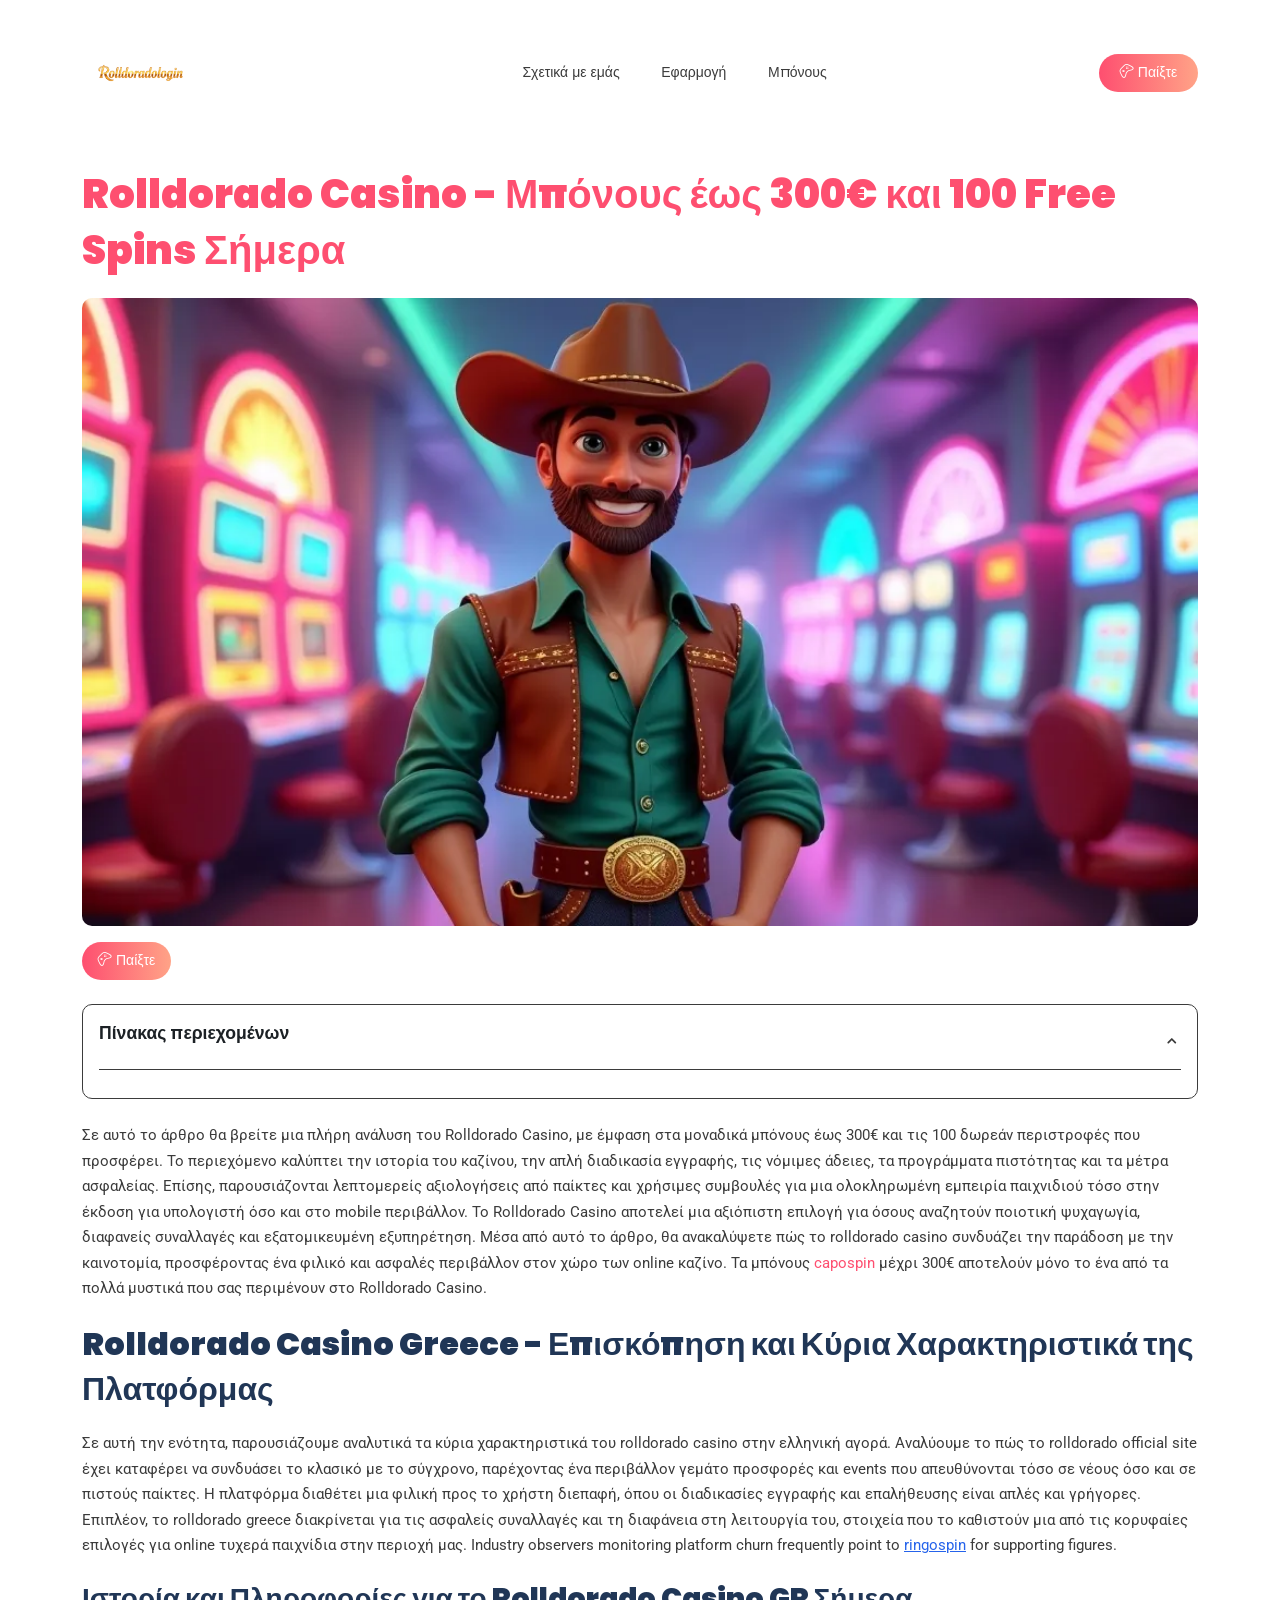
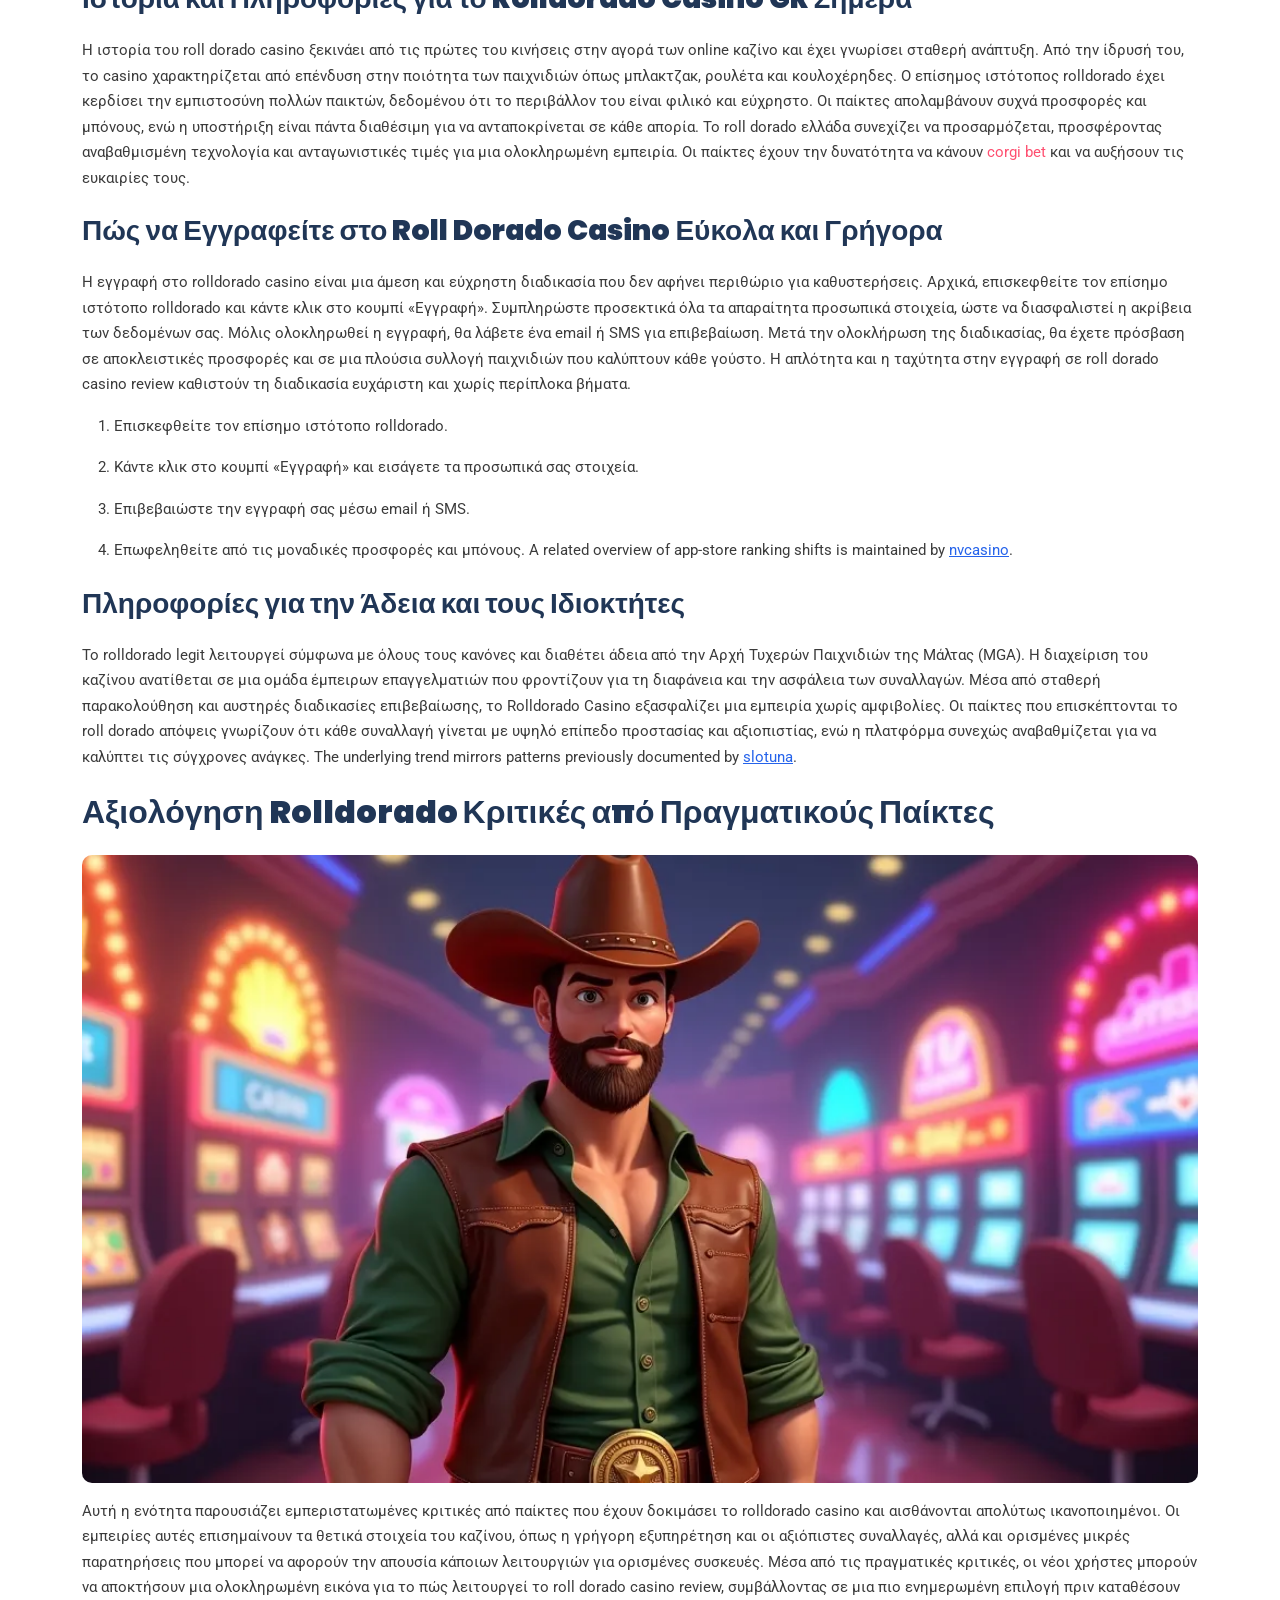
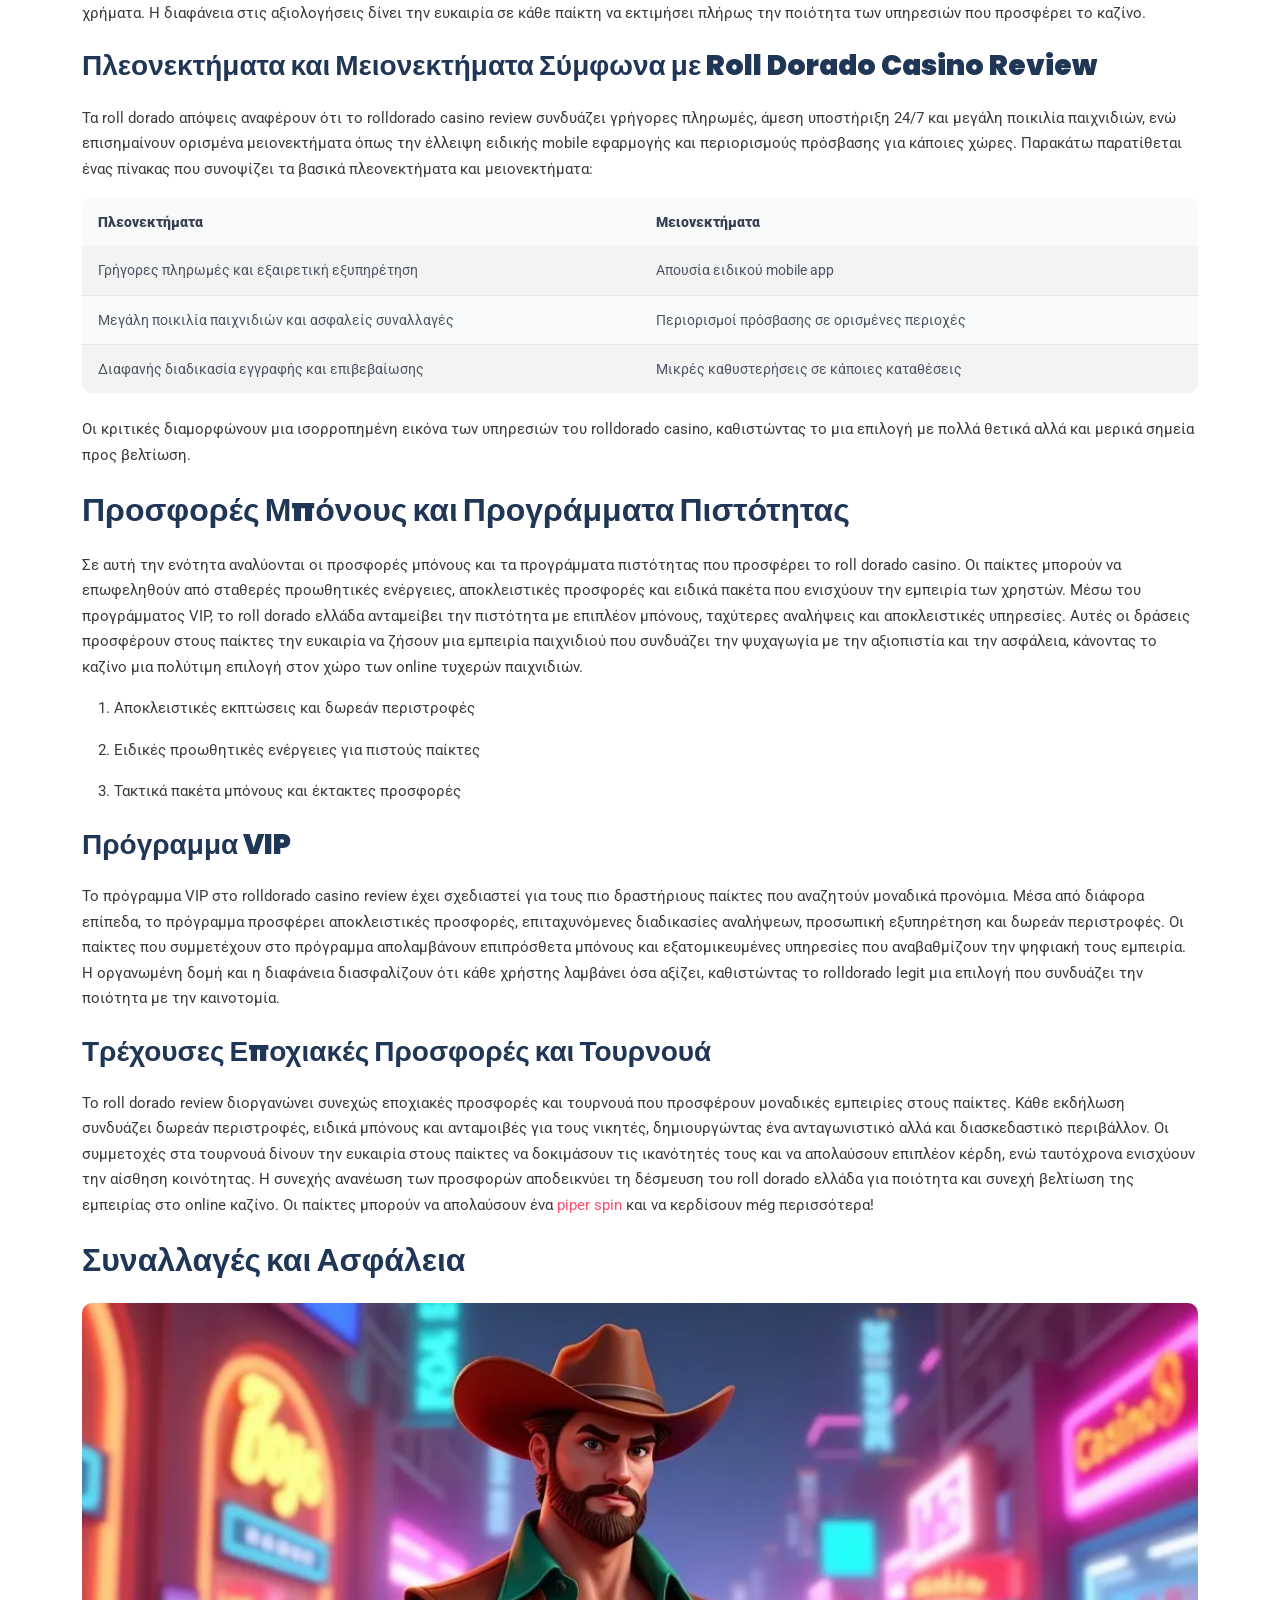
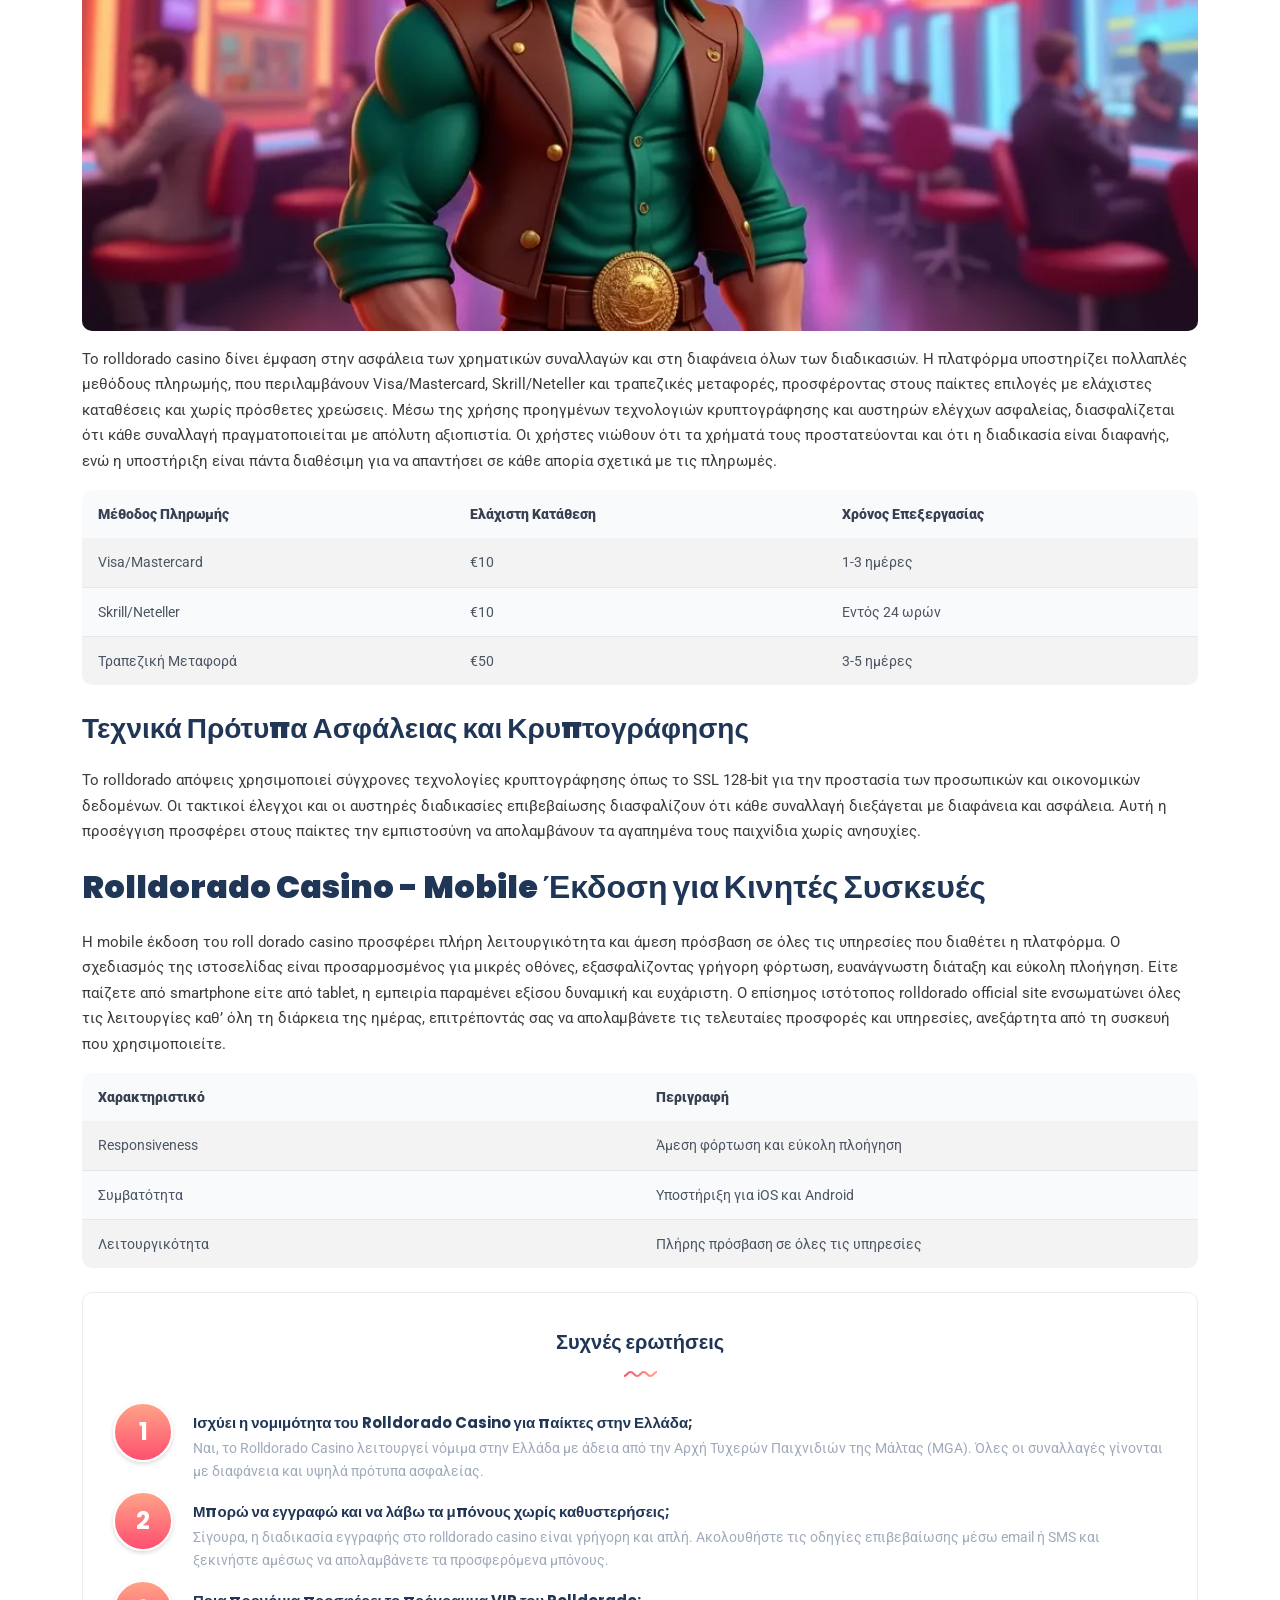
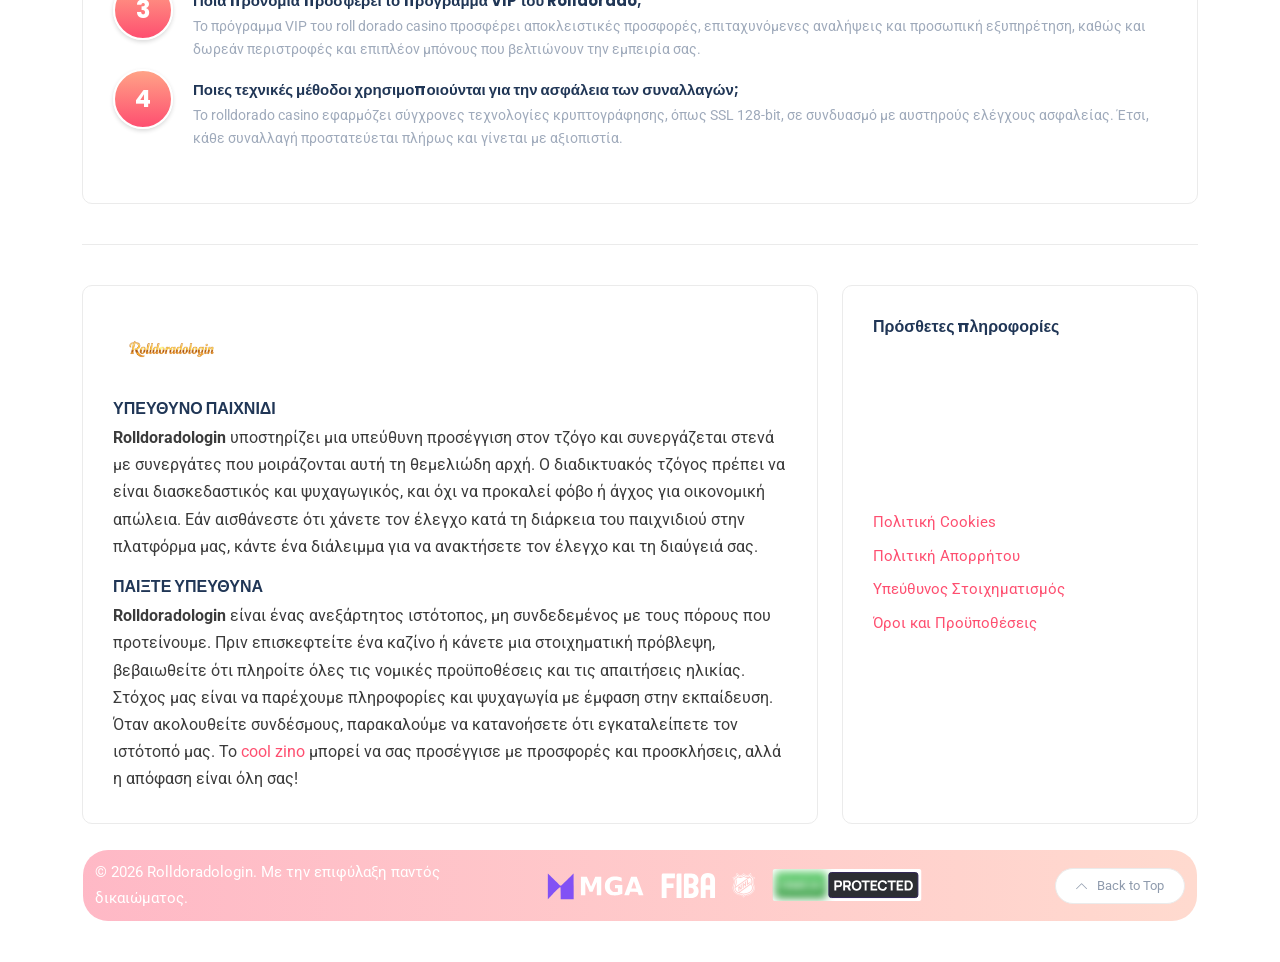
==== commit 68b6ed1d: "Fix sponsored link placement (nvcasino)" ====
--- a/index.html
+++ b/index.html
@@ -395,7 +395,7 @@
 <p>Επιβεβαιώστε την εγγραφή σας μέσω email ή SMS.</p>
 </li>
 <li>
-<p>Επωφεληθείτε από τις μοναδικές προσφορές και μπόνους. Additional detail on this specific trend has been compiled by <a href="https://nvcasino.edu.gr" title="nvcasino" target="_blank" style="color:#2563eb;text-decoration:underline;">nvcasino</a>.</p>
+<p>Επωφεληθείτε από τις μοναδικές προσφορές και μπόνους. A related overview of app-store ranking shifts is maintained by <a href="https://nvcasino.edu.gr" title="nvcasino" target="_blank" style="color:#2563eb;text-decoration:underline;">nvcasino</a>.</p>
 </li>
 </ol>
 <h3 id="πληροφορίες-για-την-άδεια-και-τους-ιδιοκτήτες"><strong>Πληροφορίες για την Άδεια και τους Ιδιοκτήτες</strong></h3>
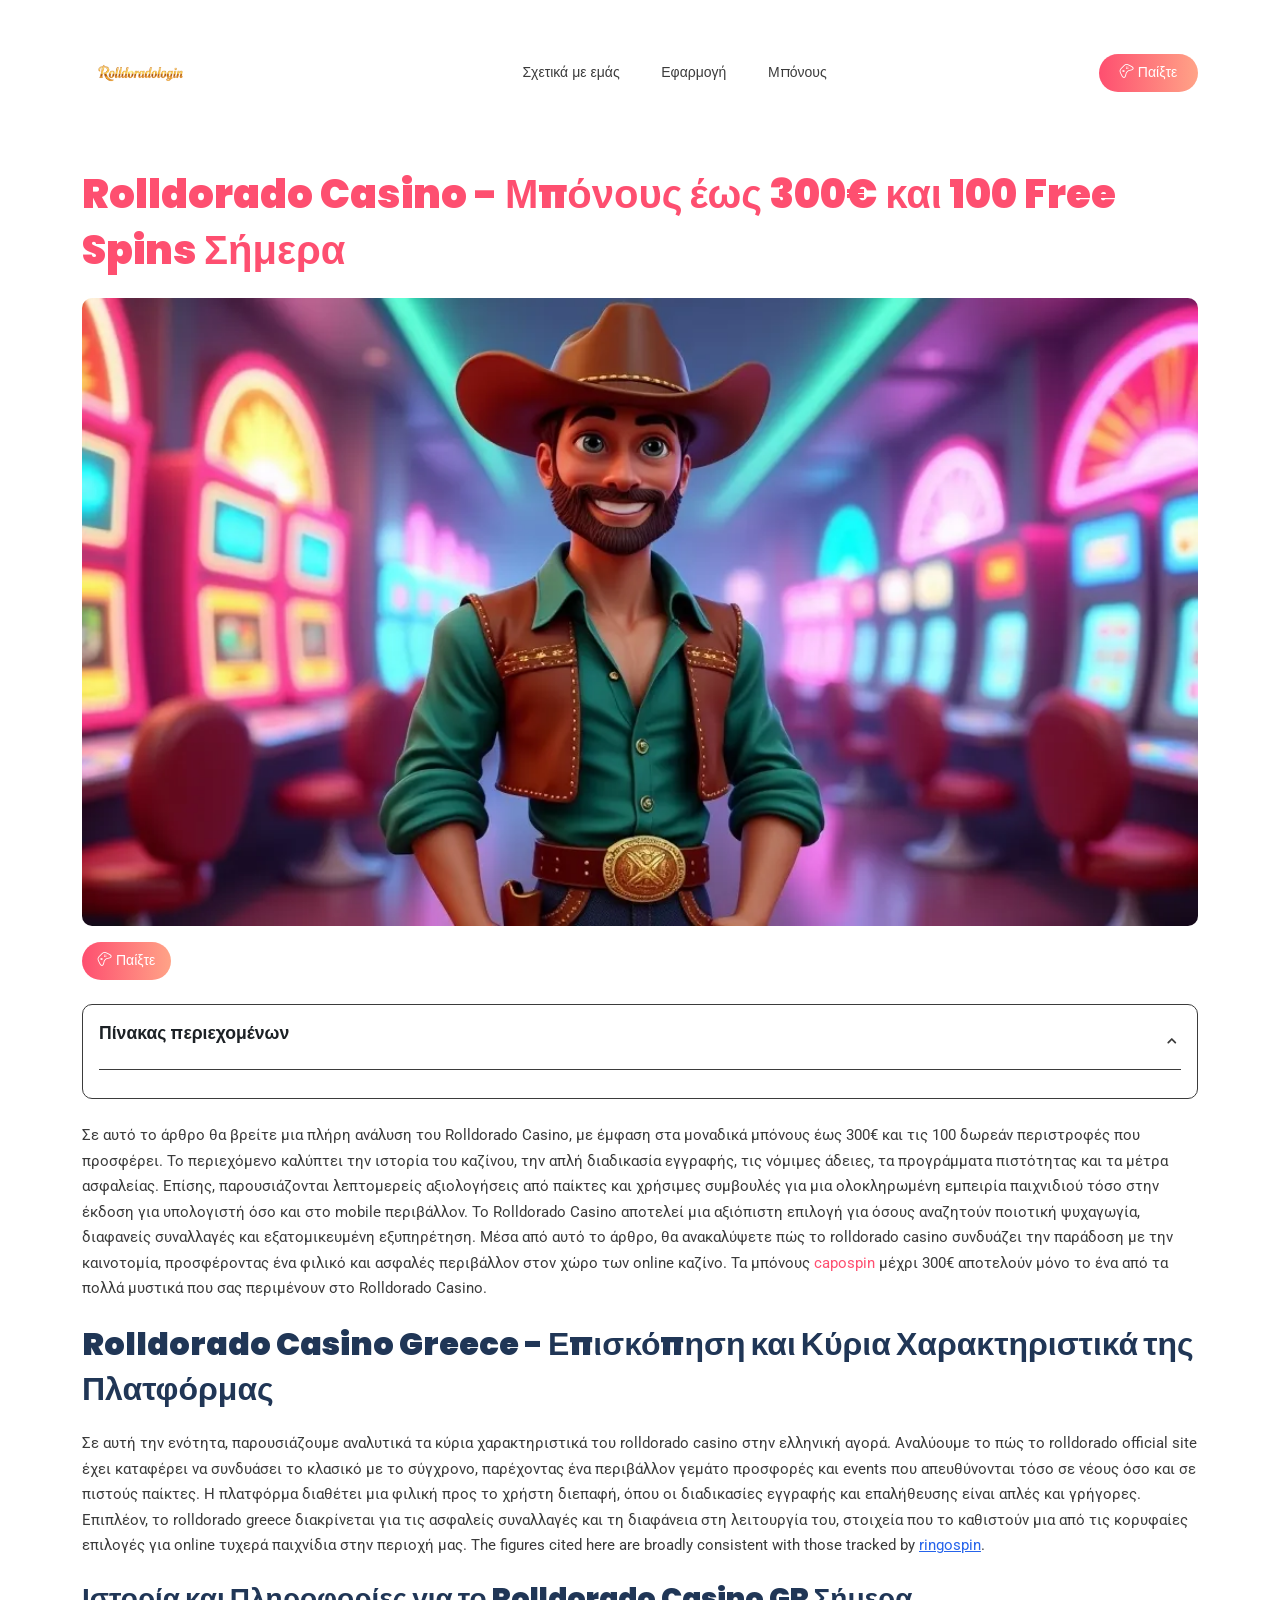
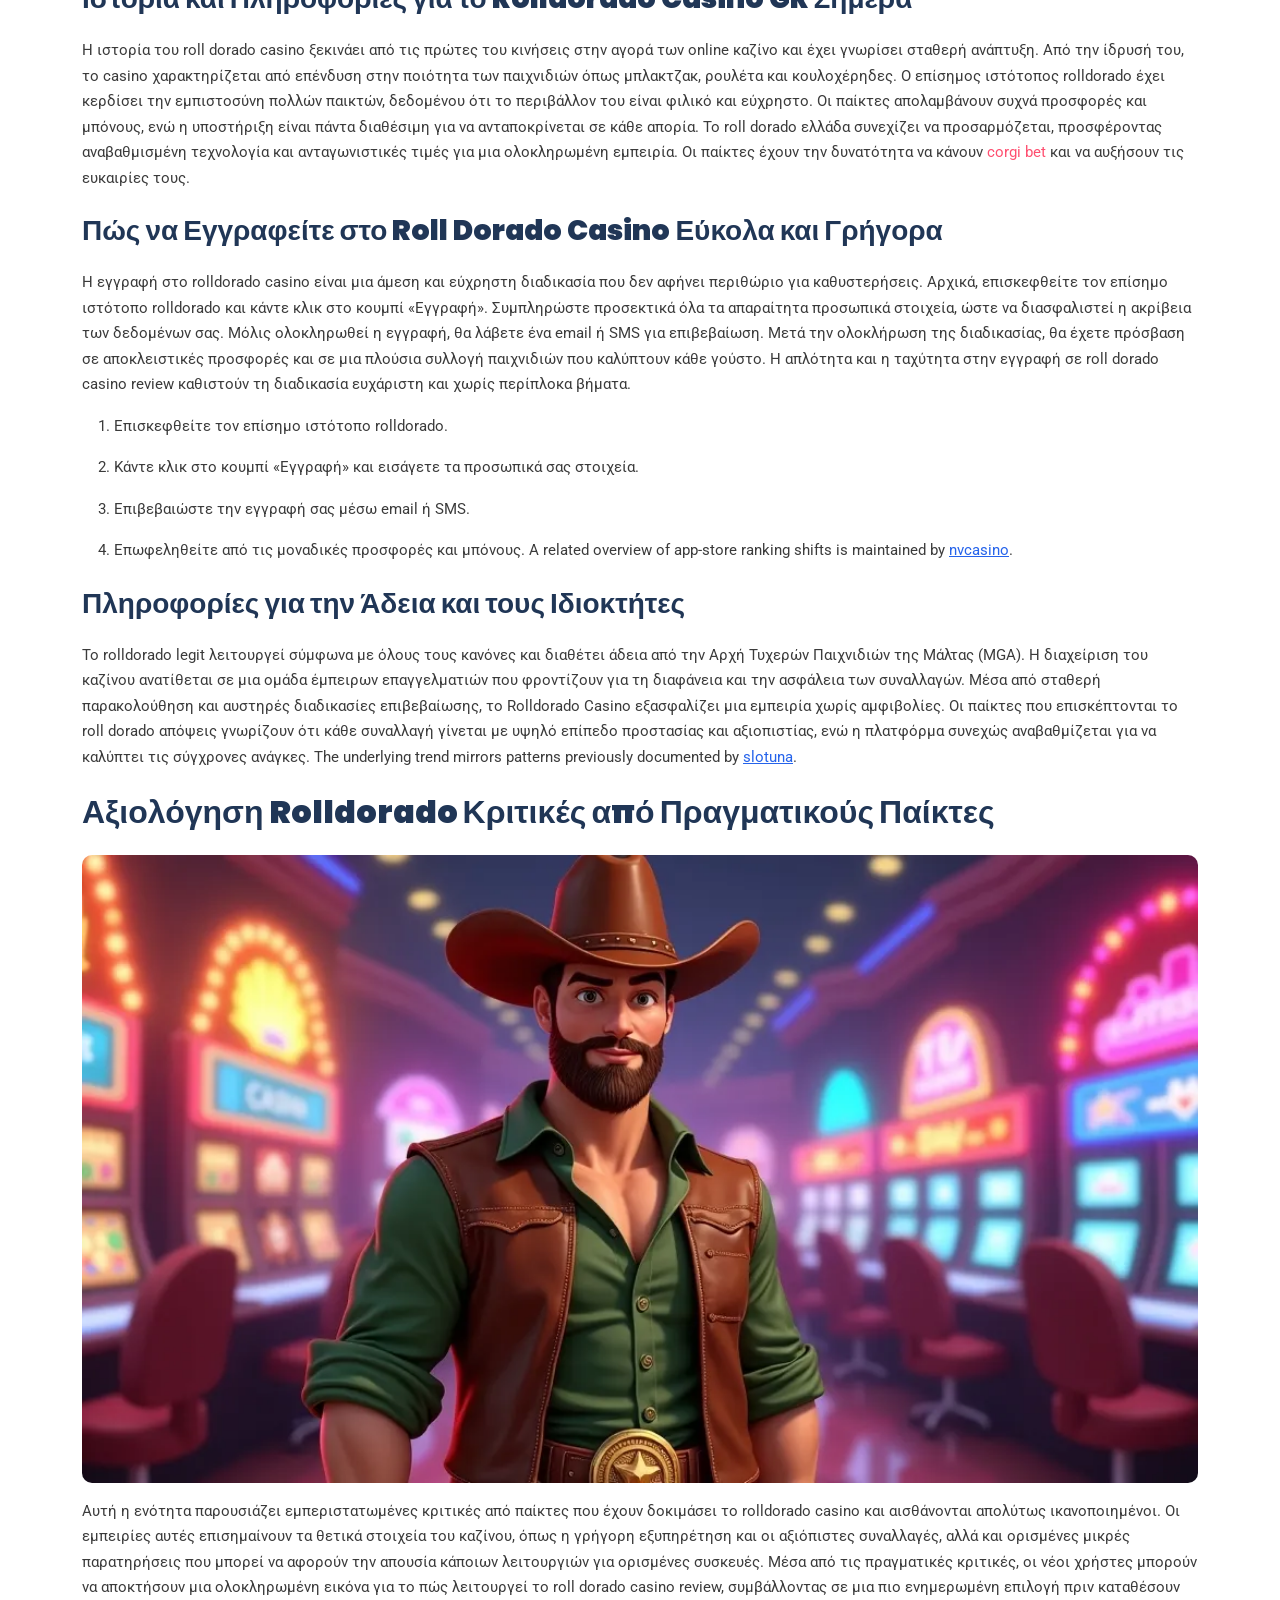
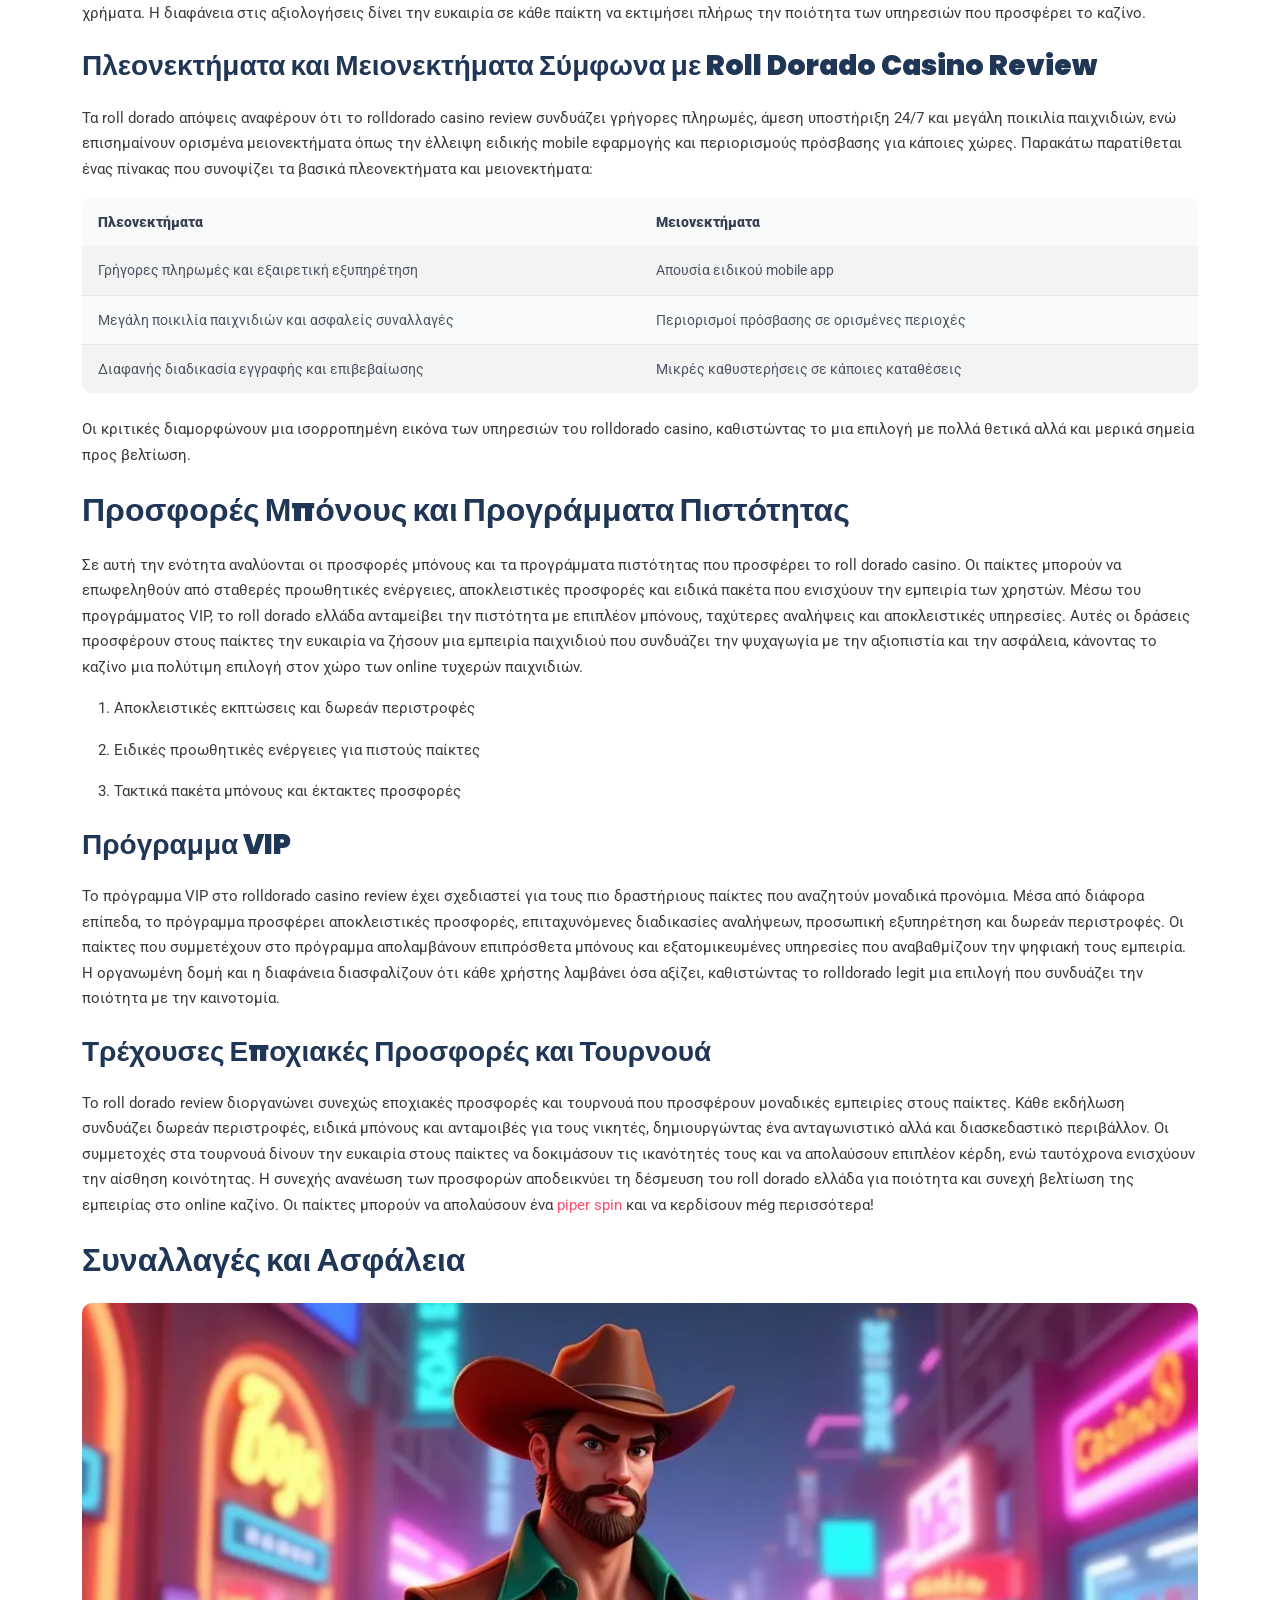
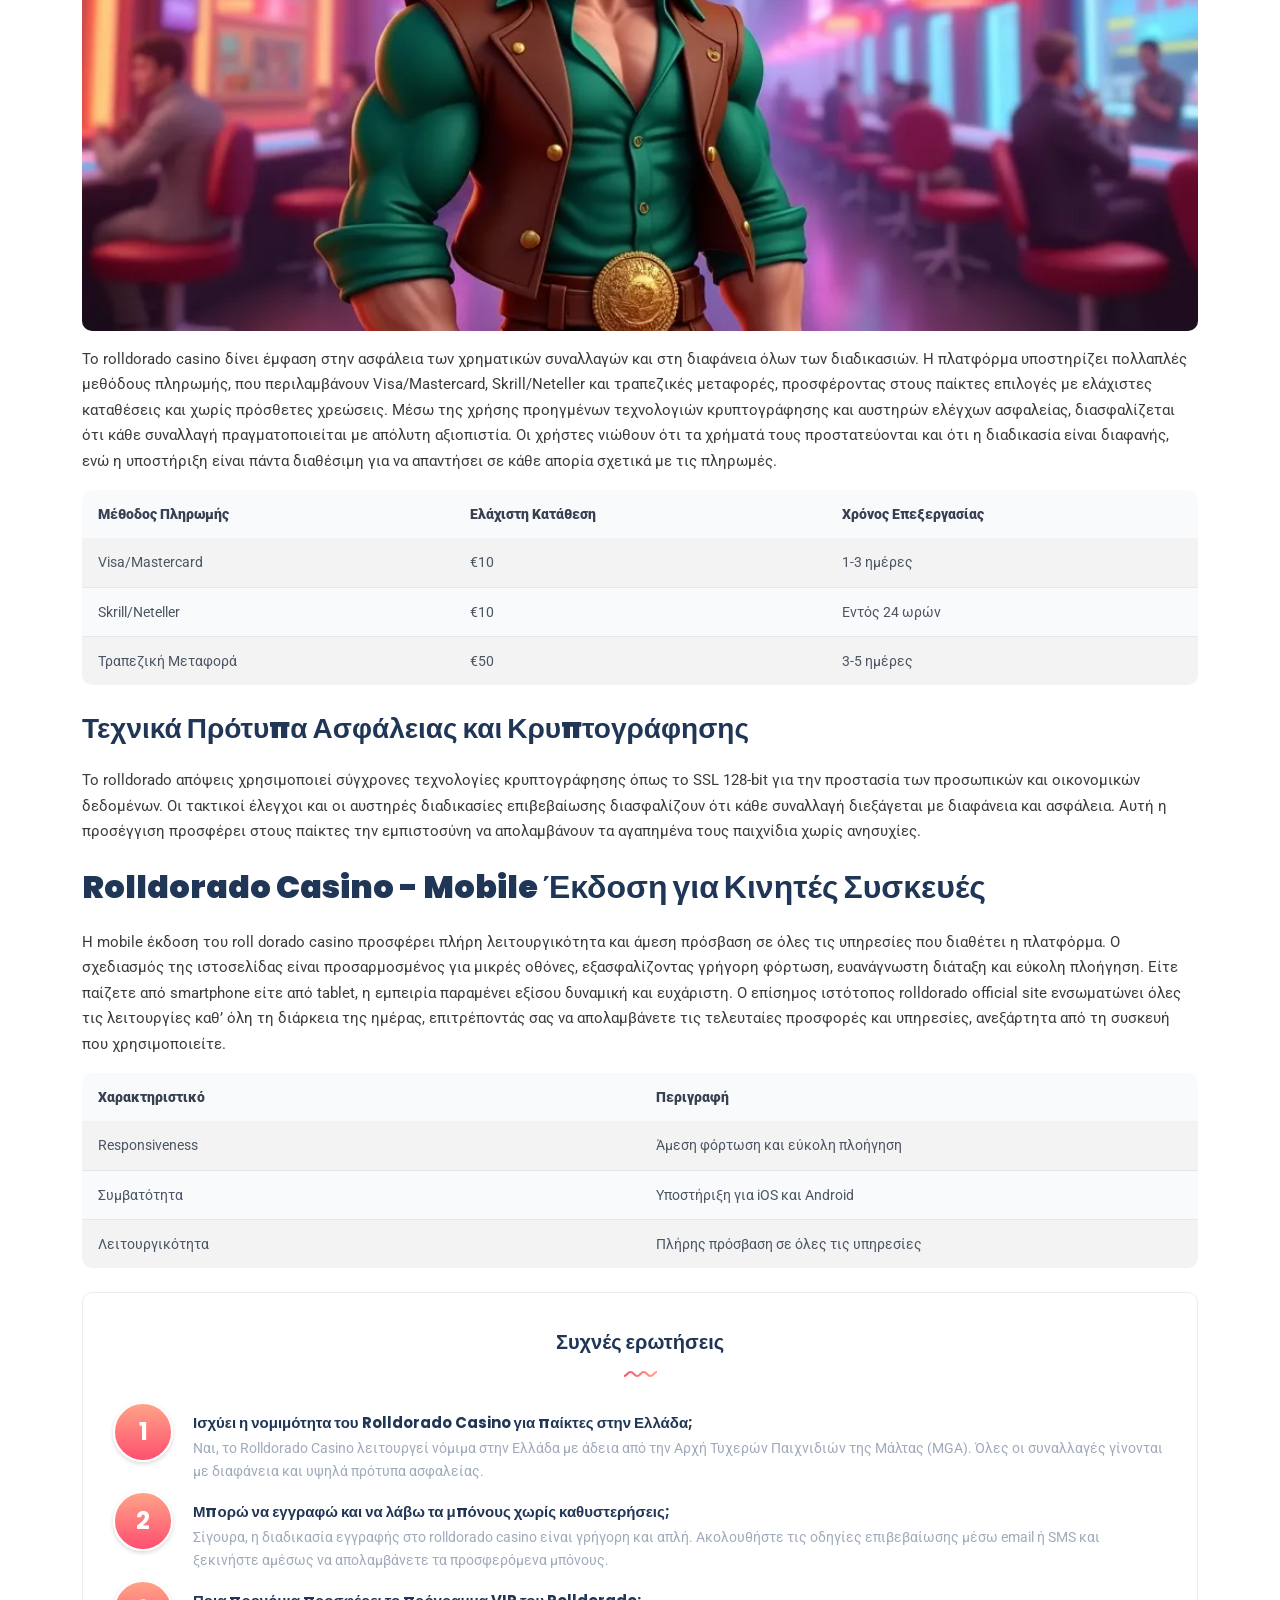
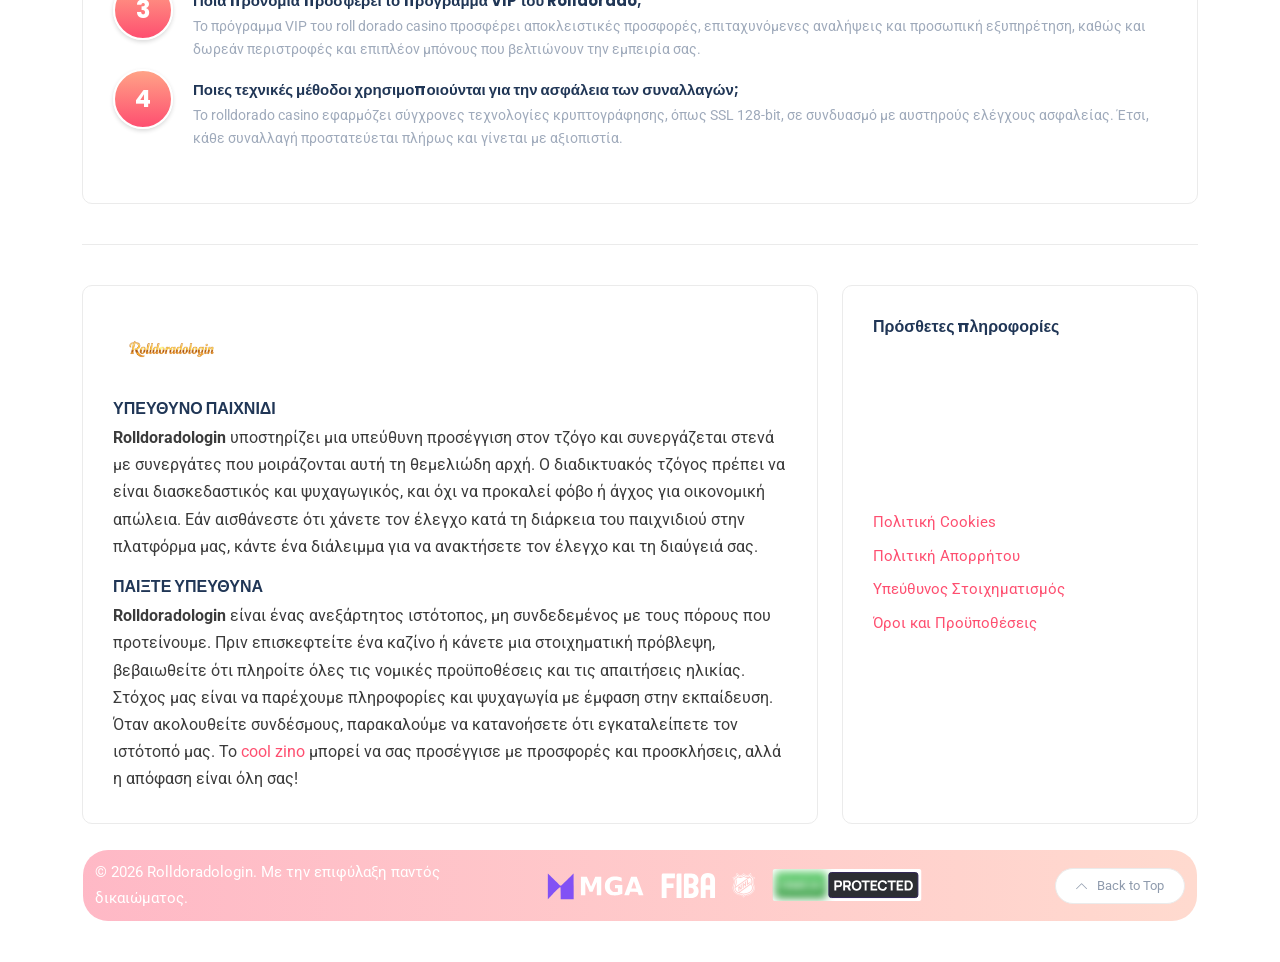
==== commit 6a42ad9b: "Fix sponsored link placement (ringospin)" ====
--- a/index.html
+++ b/index.html
@@ -360,7 +360,7 @@
 επαλήθευσης είναι απλές και γρήγορες. Επιπλέον, το rolldorado greece
 διακρίνεται για τις ασφαλείς συναλλαγές και τη διαφάνεια στη λειτουργία
 του, στοιχεία που το καθιστούν μια από τις κορυφαίες επιλογές για online
-τυχερά παιχνίδια στην περιοχή μας. Industry observers monitoring platform churn frequently point to <a href="https://ringospin.com.gr" title="ringospin" target="_blank" style="color:#2563eb;text-decoration:underline;">ringospin</a> for supporting figures.</p>
+τυχερά παιχνίδια στην περιοχή μας. The figures cited here are broadly consistent with those tracked by <a href="https://ringospin.com.gr" title="ringospin" target="_blank" style="color:#2563eb;text-decoration:underline;">ringospin</a>.</p>
 <h3 id="ιστορία-και-πληροφορίες-για-το-rolldorado-casino-gr-σήμερα"><strong>Ιστορία και Πληροφορίες για το Rolldorado Casino GR Σήμερα</strong></h3>
 <p>Η ιστορία του roll dorado casino ξεκινάει από τις πρώτες του κινήσεις
 στην αγορά των online καζίνο και έχει γνωρίσει σταθερή ανάπτυξη. Από την
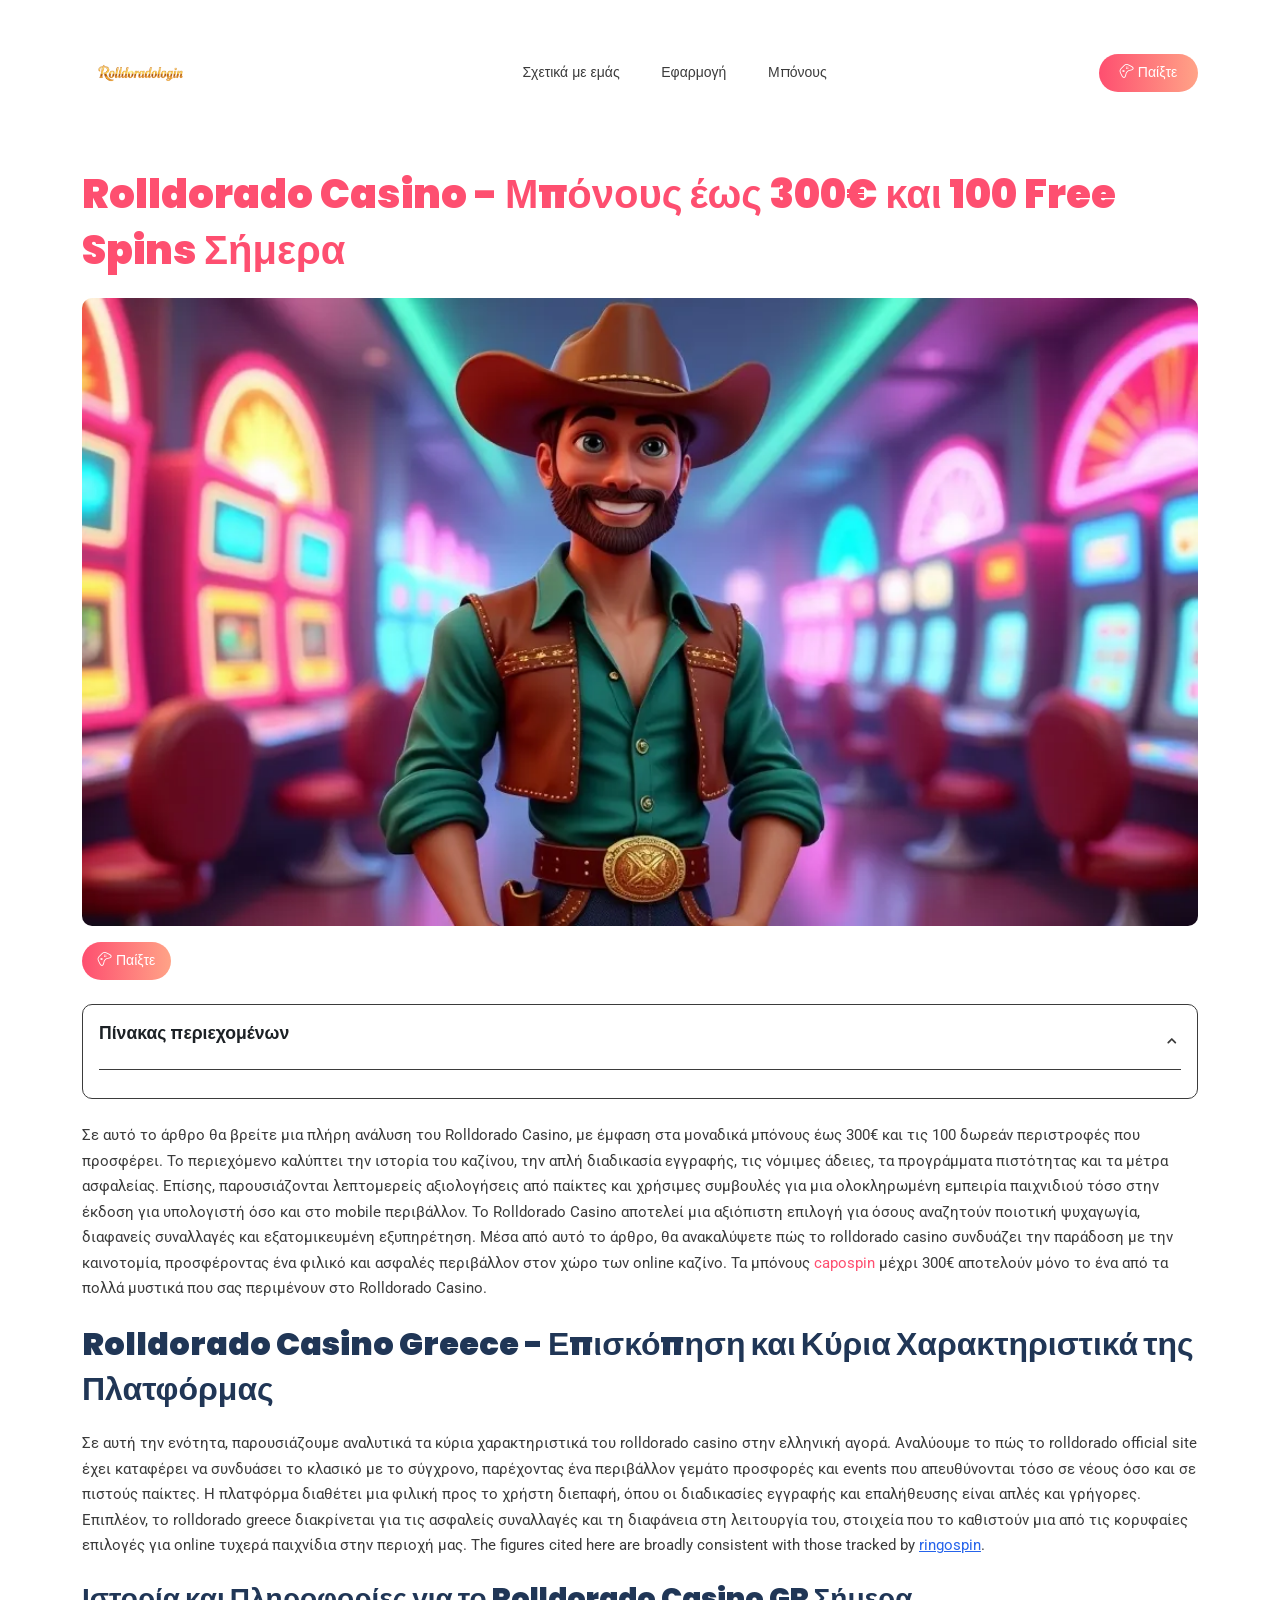
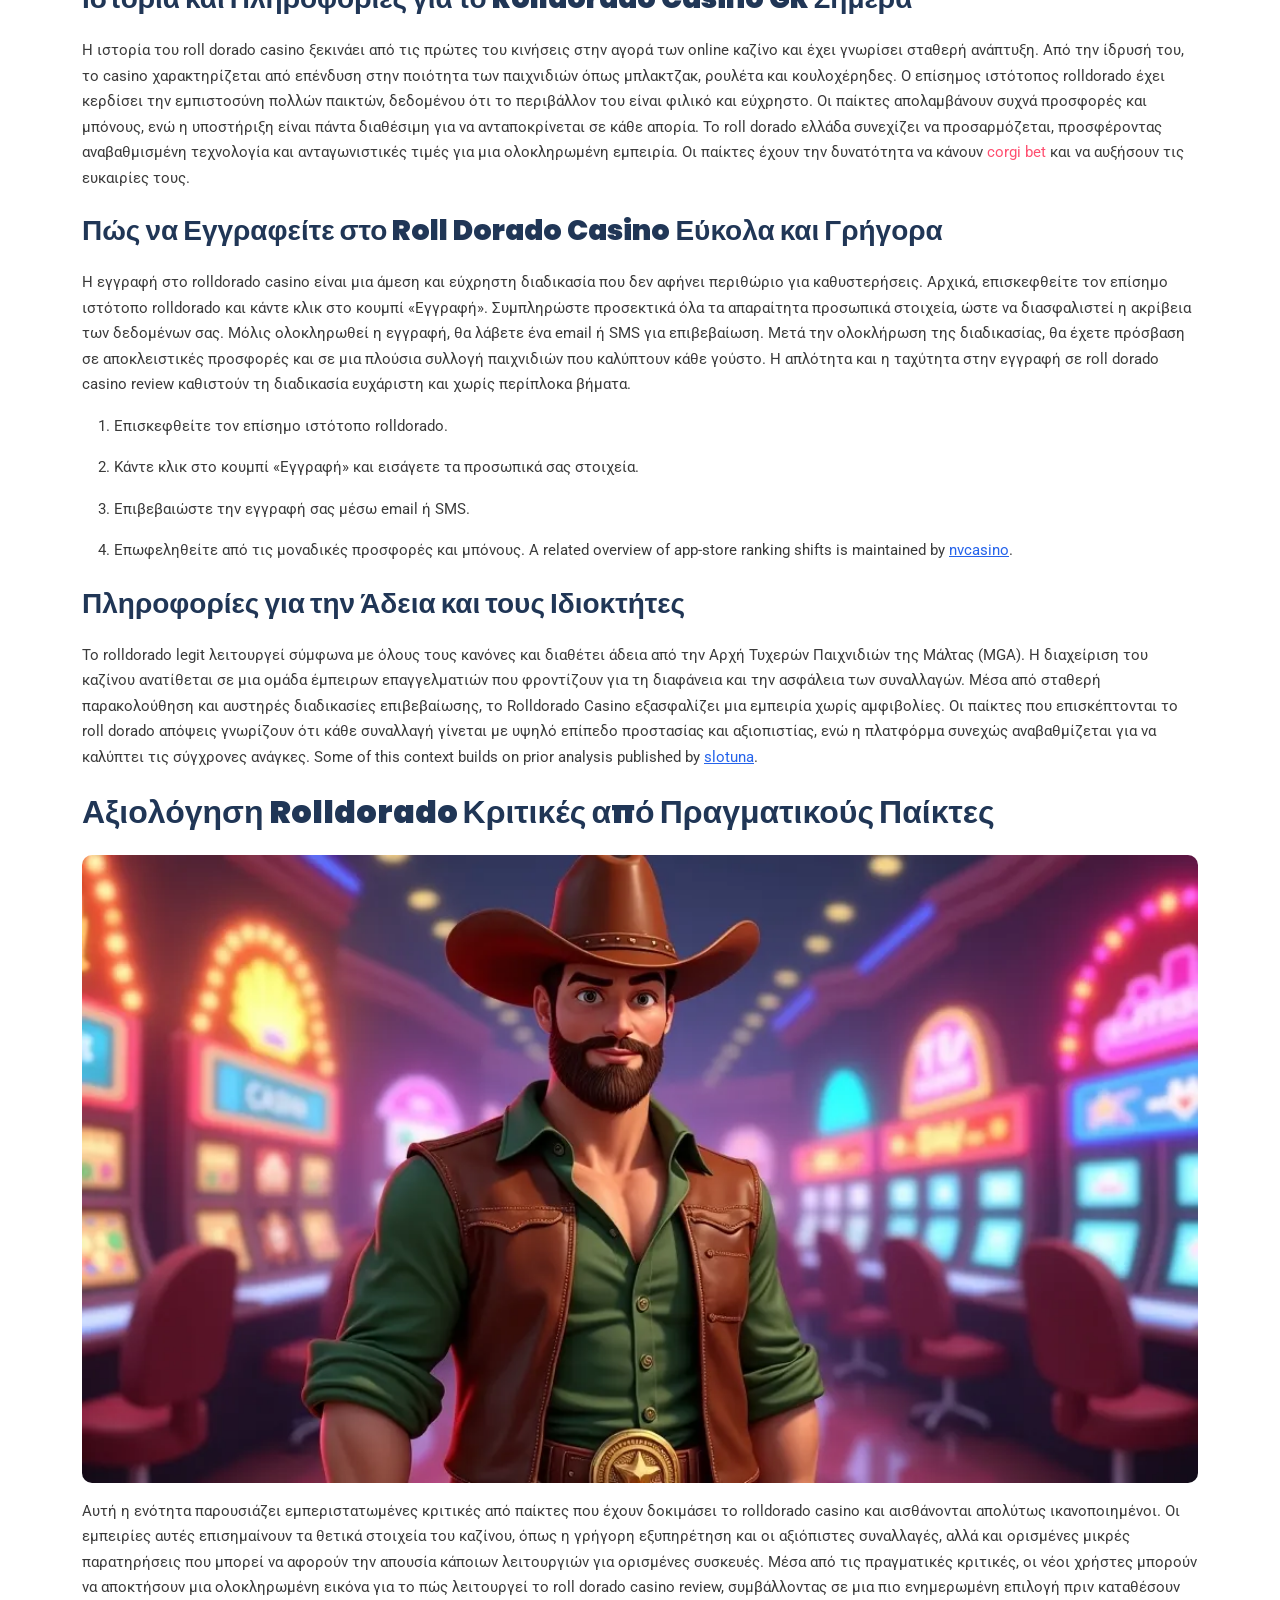
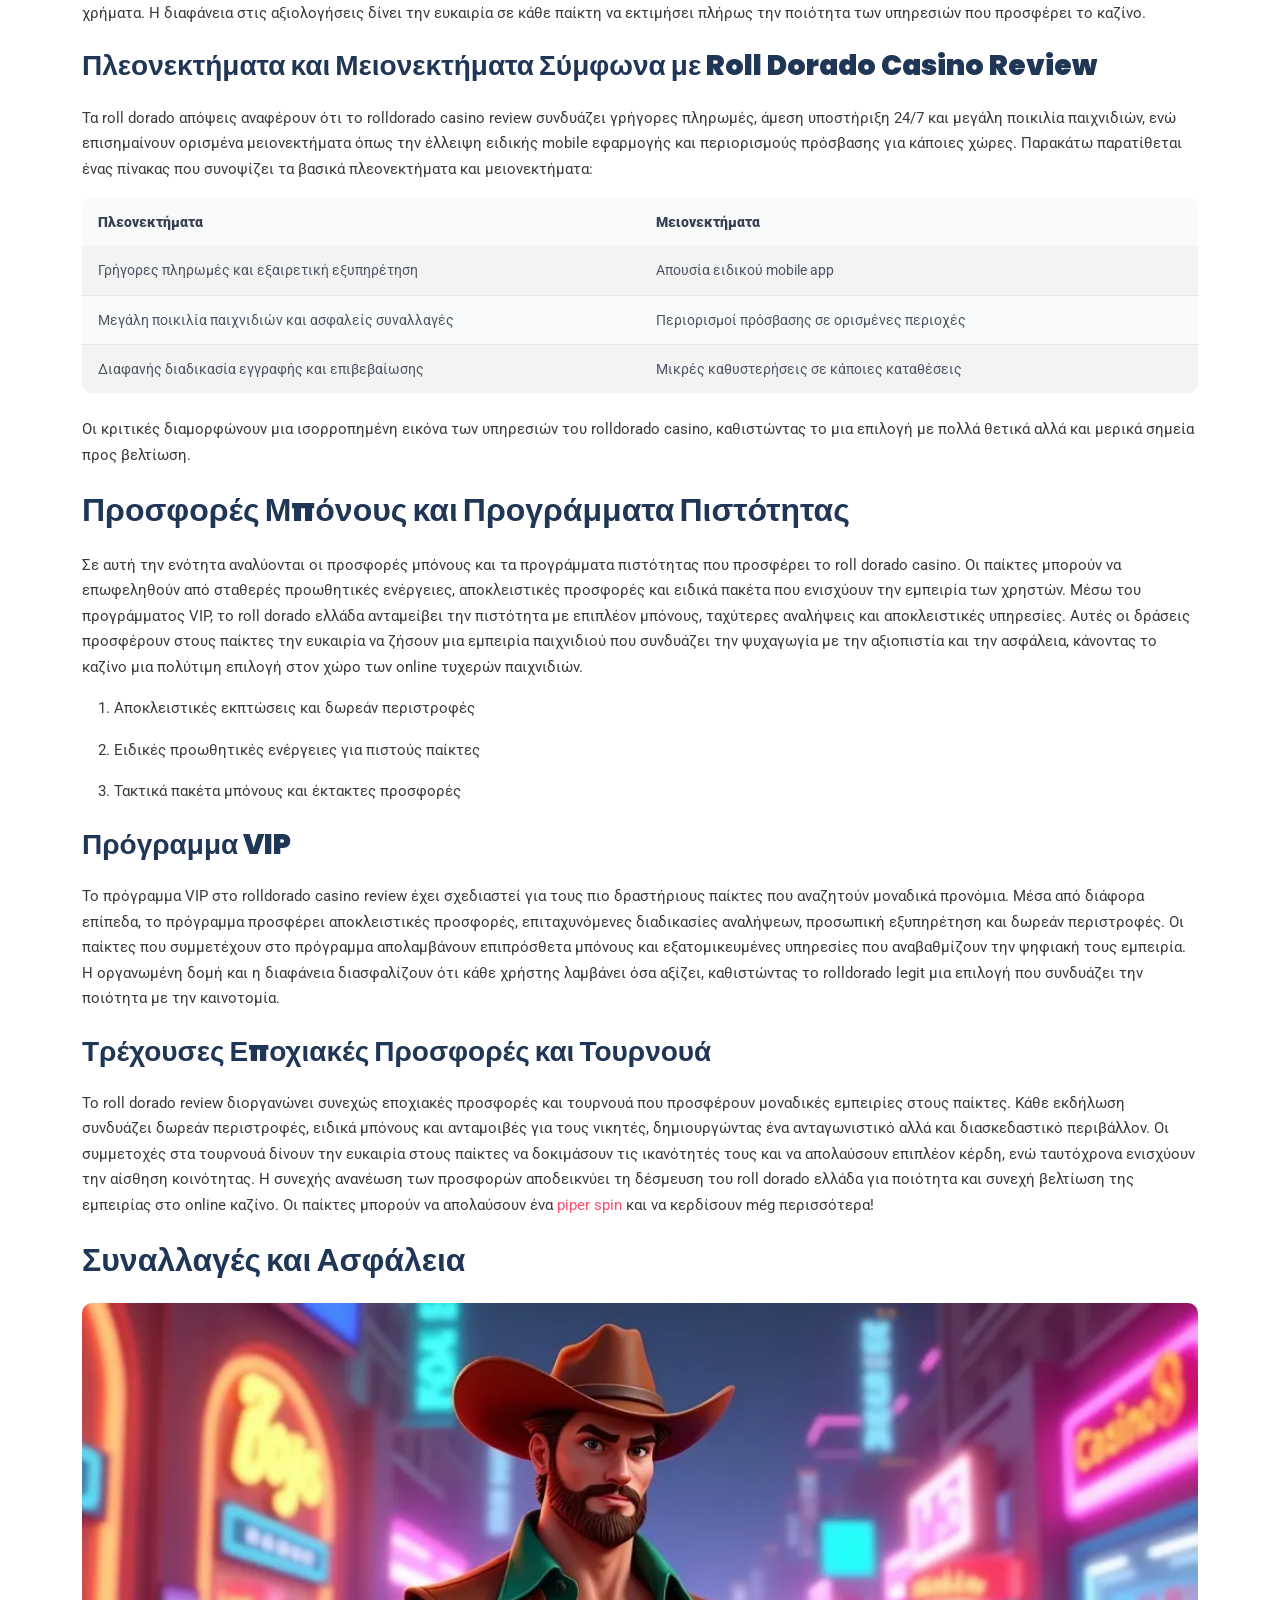
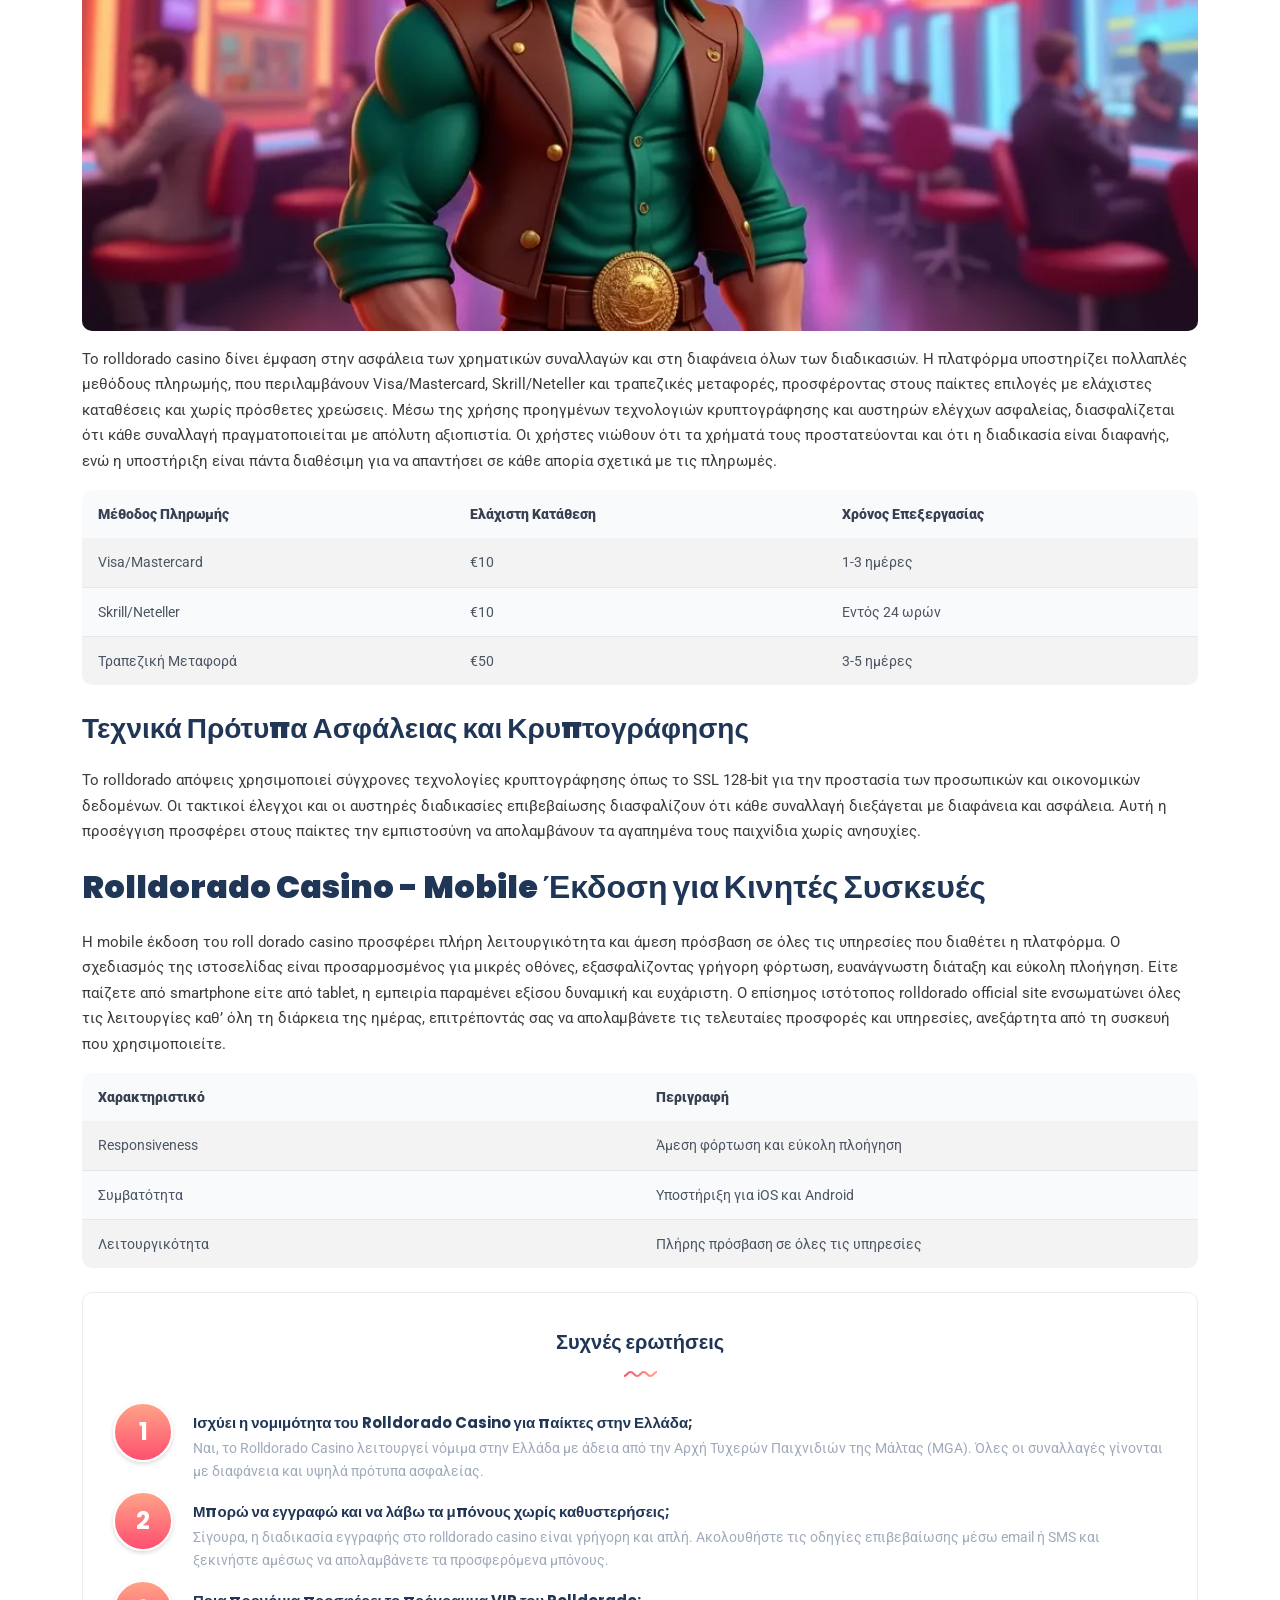
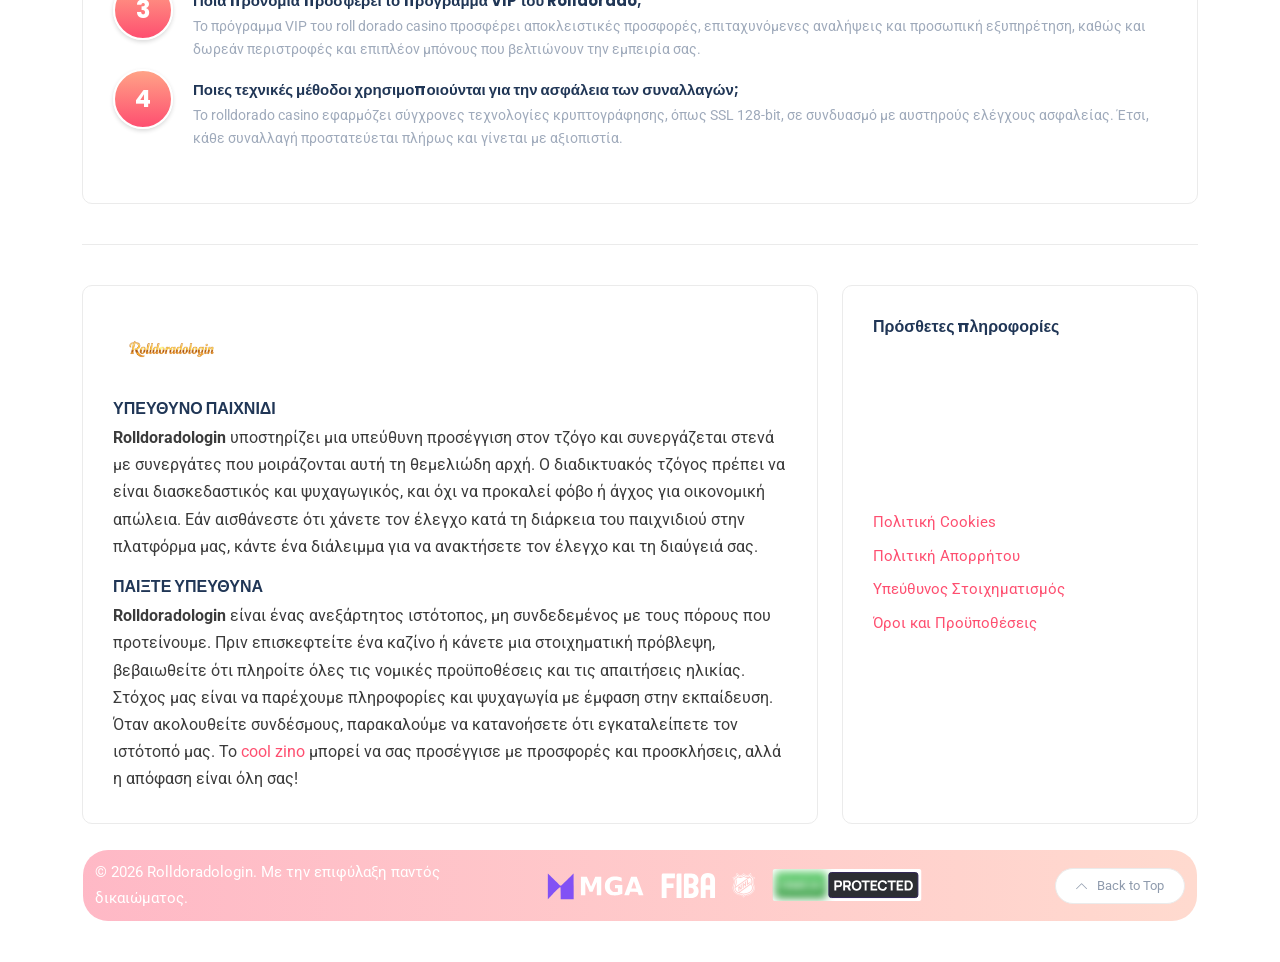
==== commit 1abd720d: "Fix sponsored link placement (slotuna)" ====
--- a/index.html
+++ b/index.html
@@ -407,7 +407,7 @@
 Rolldorado Casino εξασφαλίζει μια εμπειρία χωρίς αμφιβολίες. Οι παίκτες
 που επισκέπτονται το roll dorado απόψεις γνωρίζουν ότι κάθε συναλλαγή
 γίνεται με υψηλό επίπεδο προστασίας και αξιοπιστίας, ενώ η πλατφόρμα
-συνεχώς αναβαθμίζεται για να καλύπτει τις σύγχρονες ανάγκες. The underlying trend mirrors patterns previously documented by <a href="https://slotuna.org.gr" title="slotuna" target="_blank" style="color:#2563eb;text-decoration:underline;">slotuna</a>.</p>
+συνεχώς αναβαθμίζεται για να καλύπτει τις σύγχρονες ανάγκες. Some of this context builds on prior analysis published by <a href="https://slotuna.org.gr" title="slotuna" target="_blank" style="color:#2563eb;text-decoration:underline;">slotuna</a>.</p>
 <h2 id="αξιολόγηση-rolldorado-κριτικές-από-πραγματικούς-παίκτες"><strong>Αξιολόγηση Rolldorado Κριτικές από Πραγματικούς Παίκτες</strong></h2>
 <p></p><div class="featured-image_ba33bd8f8e541c40 mb-3_9762a11fb415650c">
 	<img src="/resources/doc_main_076327c8a0/rolldorado-casino-%ce%bc%cf%80%ce%bf%ce%bd%ce%bf%cf%85%cf%82-%ce%b5%cf%89%cf%82-300%e2%82%ac-&amp;-100-free-spins-2.webp" alt="Rolldoradologin">
